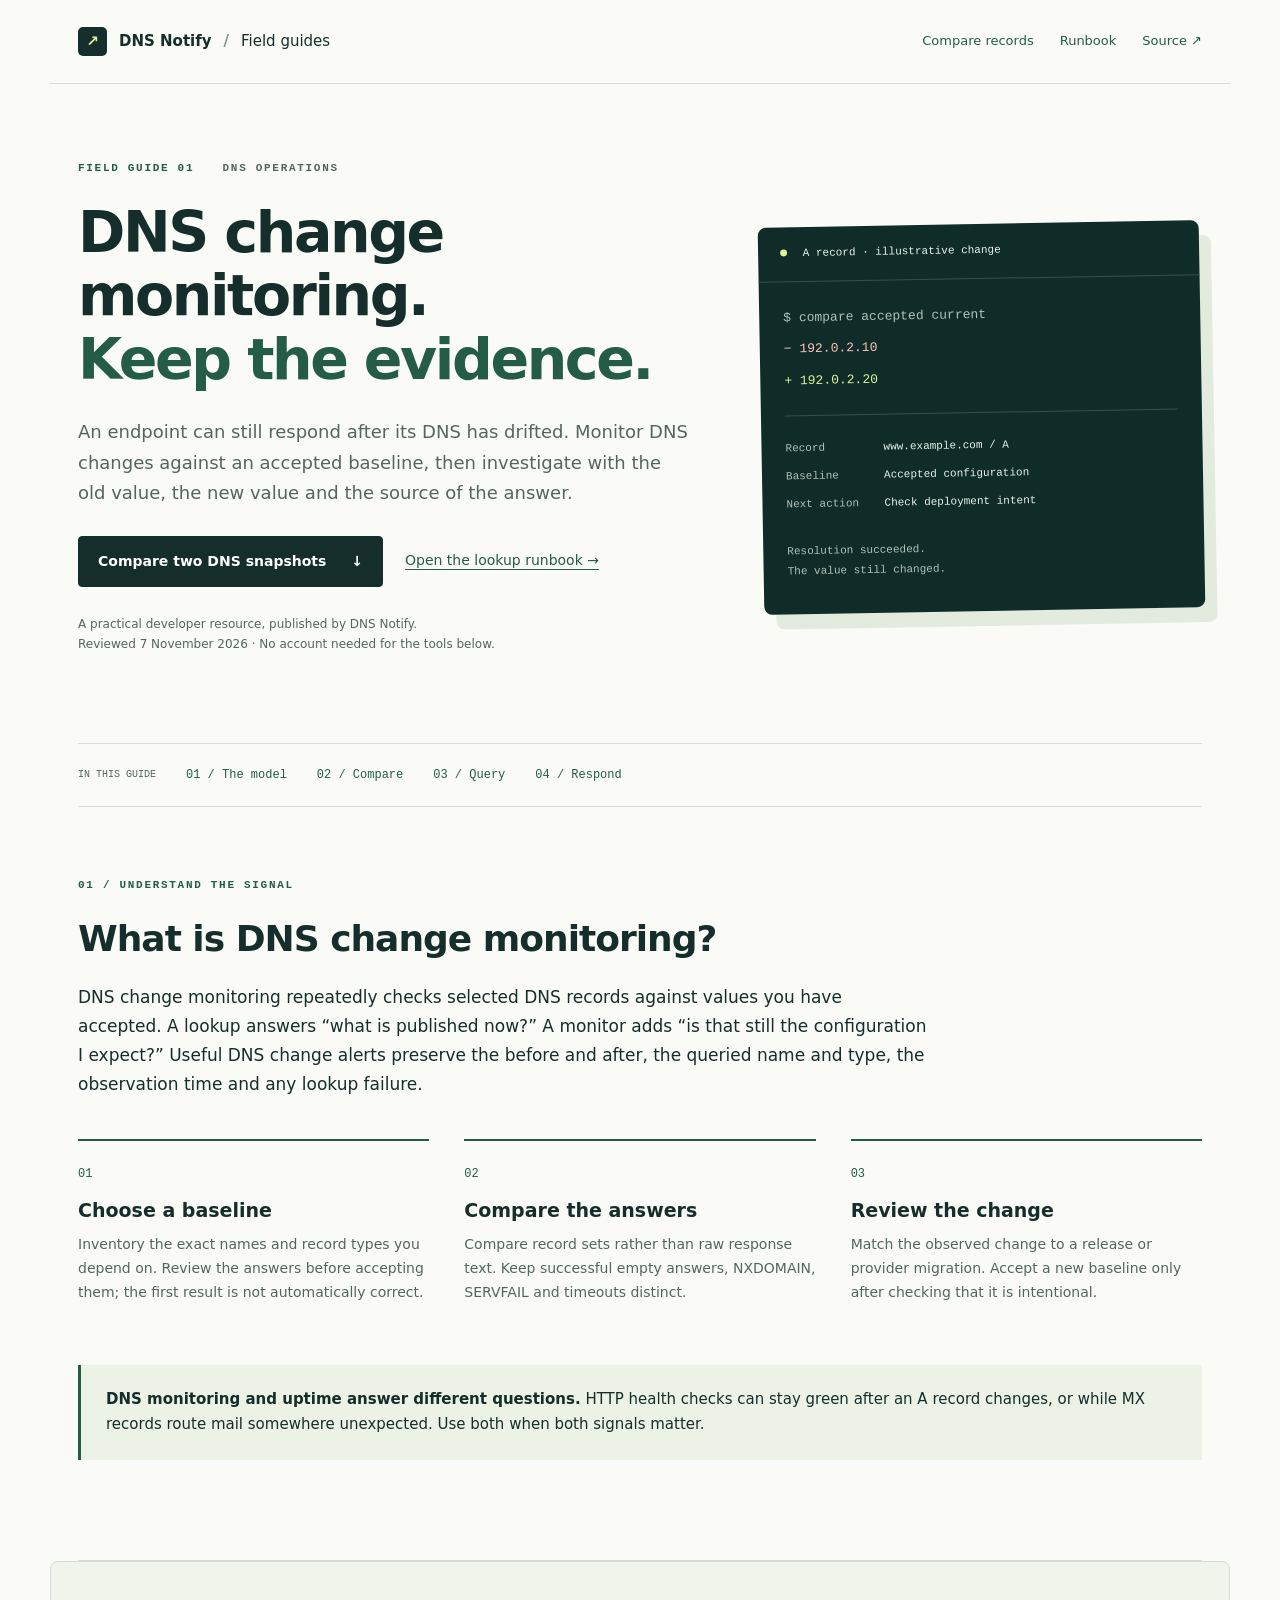
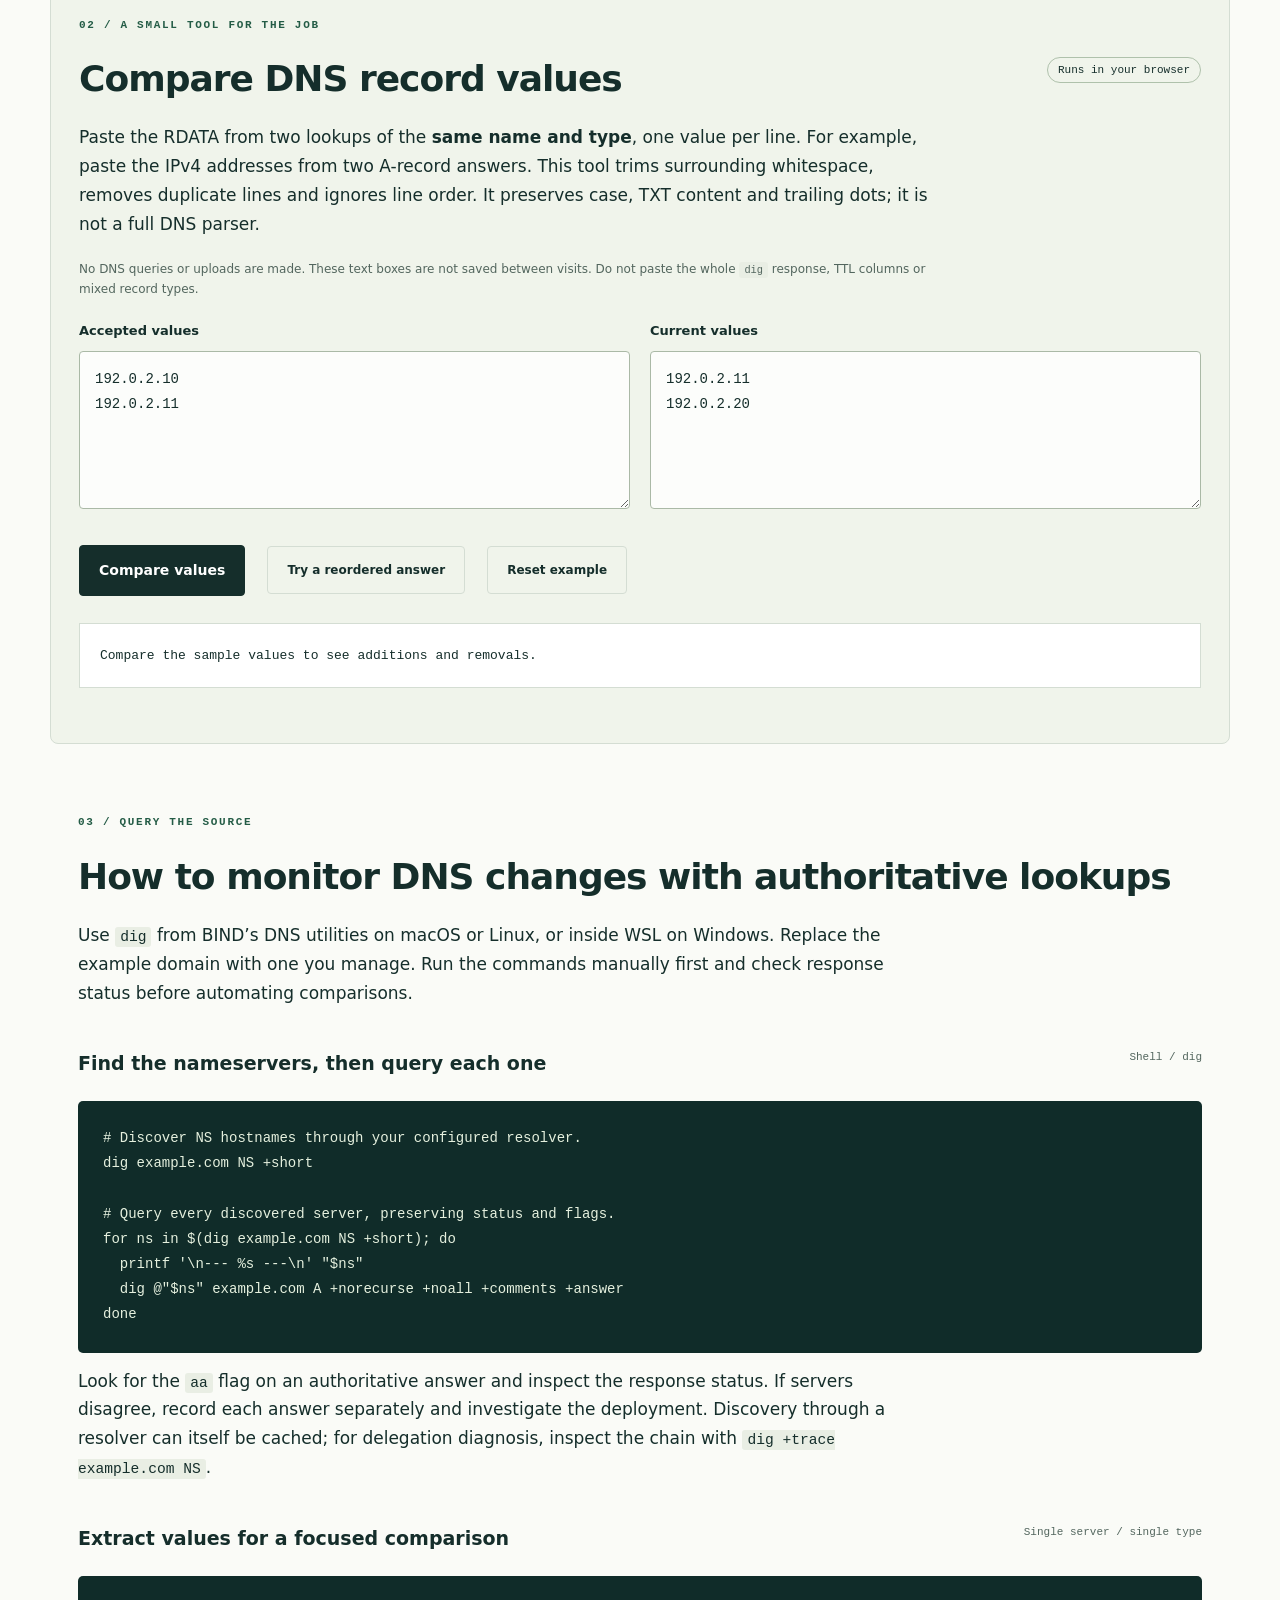
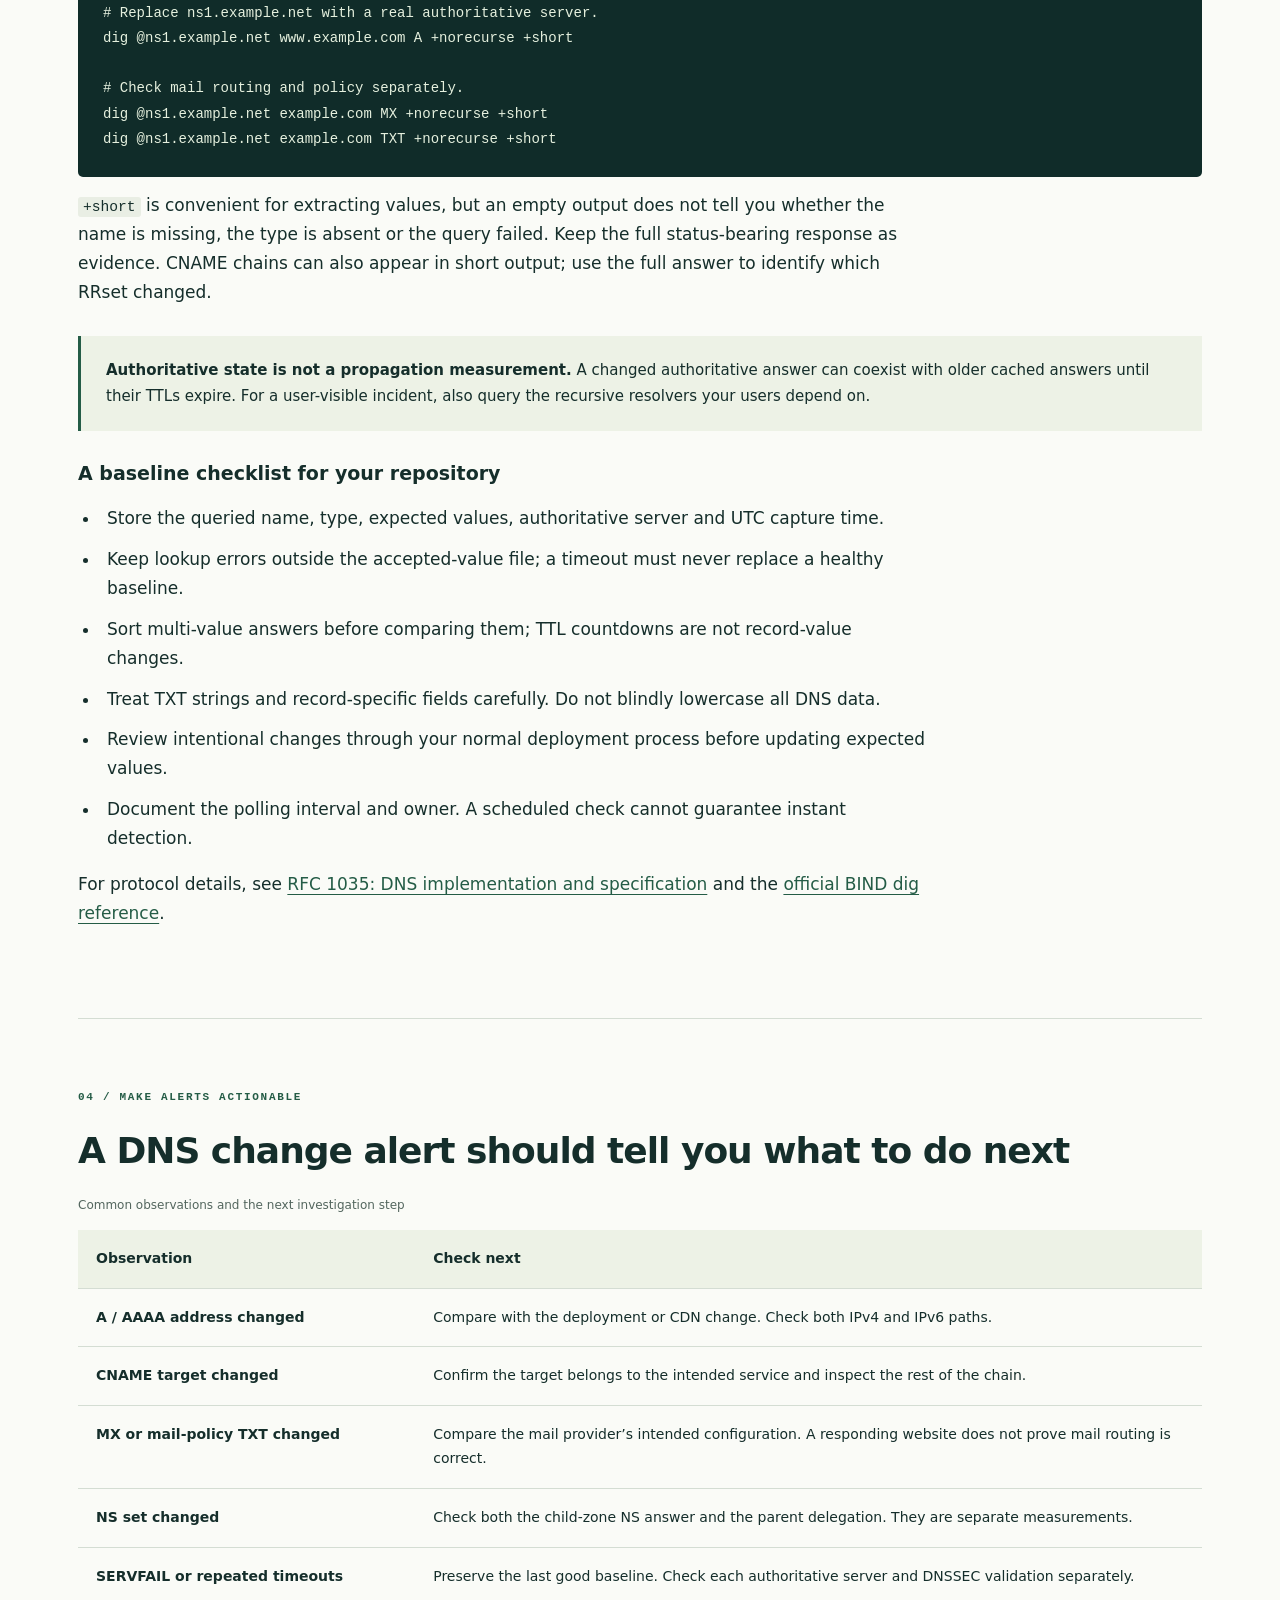
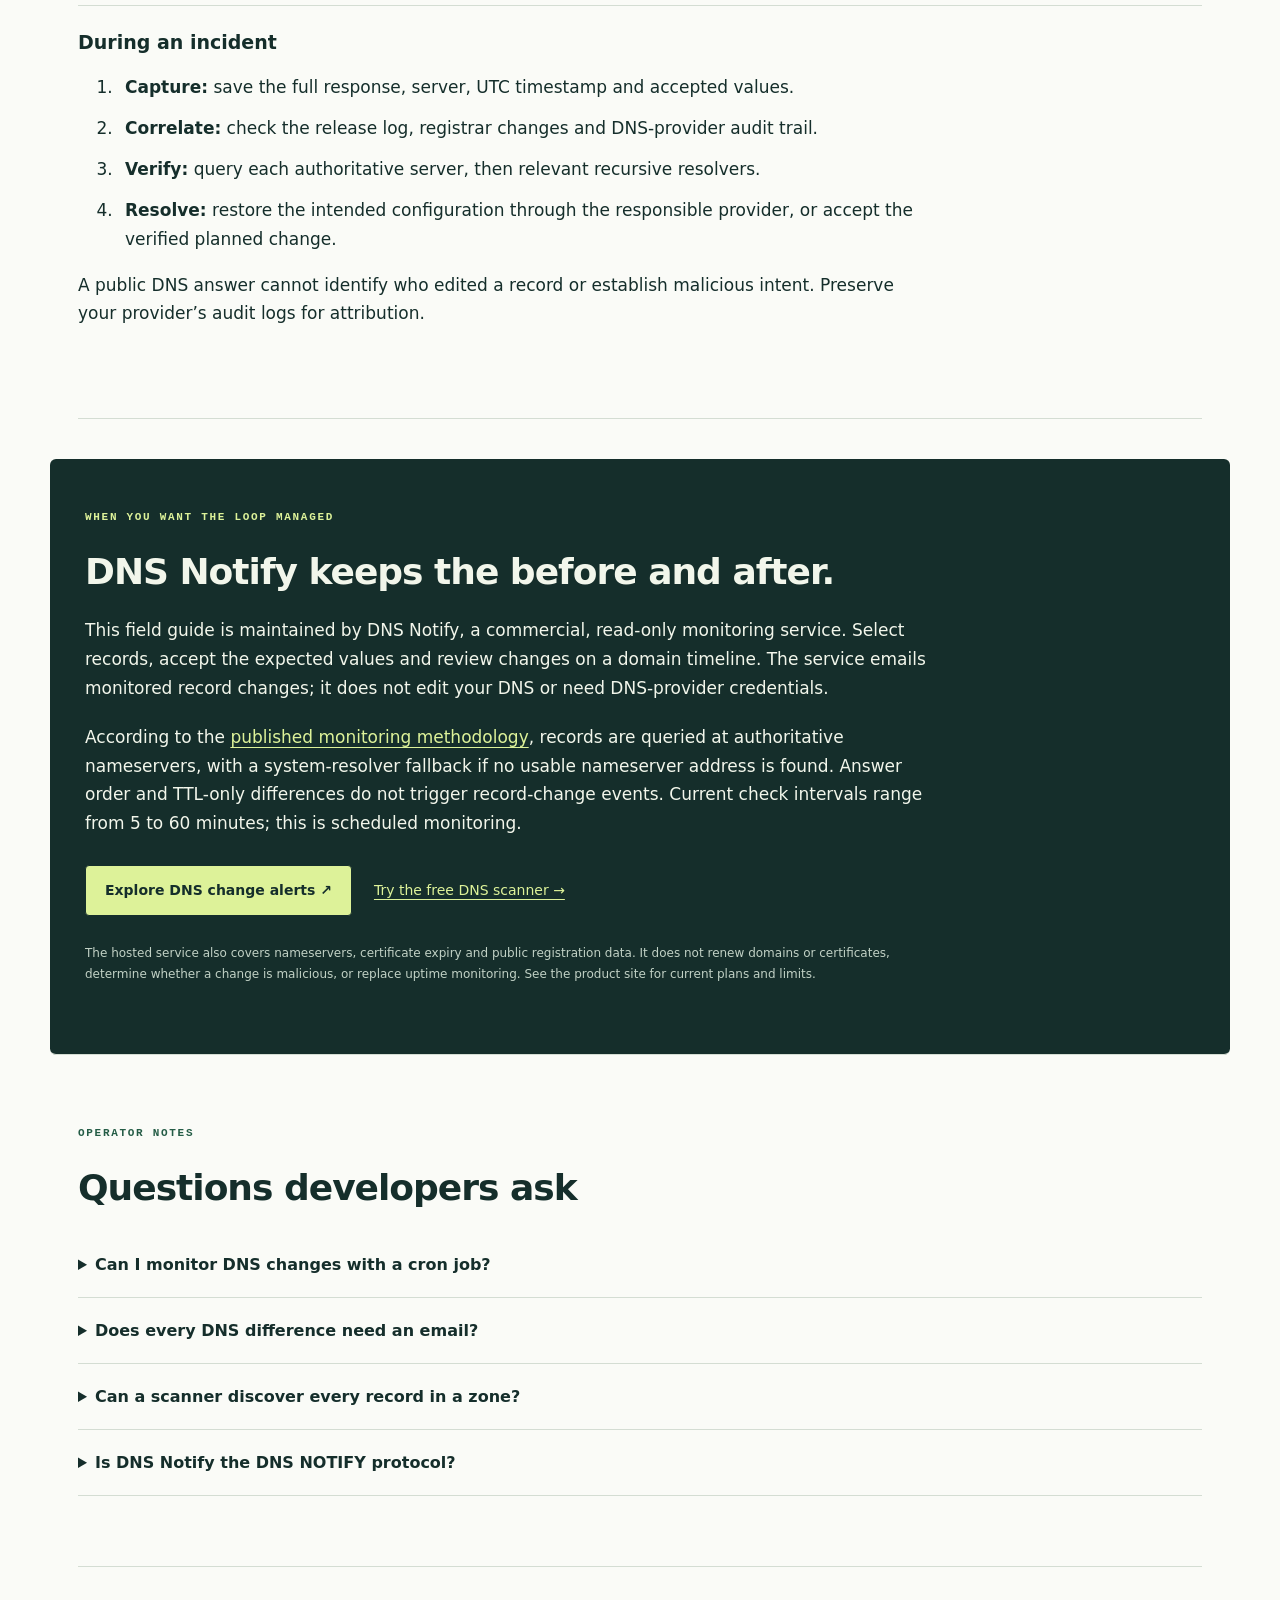
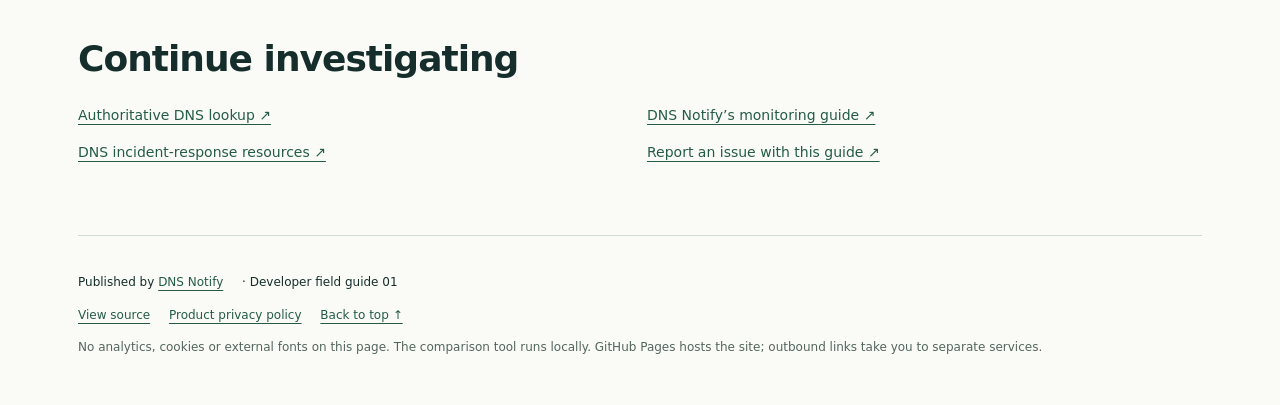
==== index.html @ 99eee3cf "Add files via upload" ====
<!doctype html>
<html lang="en-GB">
<head>
<meta charset="utf-8">
<meta name="viewport" content="width=device-width,initial-scale=1">
<title>DNS Change Monitoring &amp; DNS Change Alerts | Developer Guide</title>
<meta name="description" content="Monitor DNS changes with an authoritative lookup runbook, a free local record comparison tool and a practical checklist for useful DNS change alerts.">
<meta name="robots" content="index,follow,max-image-preview:large">
<meta name="theme-color" content="#102c29">
<meta name="referrer" content="strict-origin-when-cross-origin">
<link rel="canonical" href="https://dns-change-monitoring.github.io/">
<link rel="icon" href="favicon.svg" type="image/svg+xml">
<meta property="og:type" content="website">
<meta property="og:locale" content="en_GB">
<meta property="og:site_name" content="DNS Change Monitoring · DNS Notify">
<meta property="og:title" content="DNS change monitoring. Keep the evidence.">
<meta property="og:description" content="A developer field guide: compare DNS answers, query authoritative servers and build useful change alerts.">
<meta property="og:url" content="https://dns-change-monitoring.github.io/">
<meta property="og:image" content="https://dns-change-monitoring.github.io/social-card.png">
<meta property="og:image:width" content="1200">
<meta property="og:image:height" content="630">
<meta property="og:image:alt" content="DNS change monitoring field guide by DNS Notify: baseline, compare, investigate.">
<meta name="twitter:card" content="summary_large_image">
<meta name="twitter:title" content="DNS Change Monitoring | Developer Field Guide">
<meta name="twitter:description" content="Compare records locally. Query the source. Keep the before and after.">
<meta name="twitter:image" content="https://dns-change-monitoring.github.io/social-card.png">
<meta name="twitter:image:alt" content="DNS change monitoring field guide by DNS Notify.">
<link rel="stylesheet" href="style.css">
<script type="application/ld+json">{"@context":"https://schema.org","@graph":[{"@type":"Organization","@id":"https://dnsnotify.com/#organization","name":"DNS Notify","url":"https://dnsnotify.com/"},{"@type":"WebSite","@id":"https://dns-change-monitoring.github.io/#website","url":"https://dns-change-monitoring.github.io/","name":"DNS Change Monitoring Field Guide","publisher":{"@id":"https://dnsnotify.com/#organization"}},{"@type":"TechArticle","@id":"https://dns-change-monitoring.github.io/#guide","headline":"DNS change monitoring: a developer field guide","description":"Authoritative DNS lookup commands, local record comparison and an incident checklist for DNS change alerts.","url":"https://dns-change-monitoring.github.io/","mainEntityOfPage":"https://dns-change-monitoring.github.io/","inLanguage":"en-GB","datePublished":"2026-11-07","dateModified":"2026-11-07","author":{"@id":"https://dnsnotify.com/#organization"},"publisher":{"@id":"https://dnsnotify.com/#organization"},"image":"https://dns-change-monitoring.github.io/social-card.png","isPartOf":{"@id":"https://dns-change-monitoring.github.io/#website"}}]}</script>
</head>
<body>
<a class="skip" href="#main">Skip to content</a>
<header><a class="brand" href="https://dnsnotify.com/?utm_source=github-pages&amp;utm_medium=referral&amp;utm_campaign=dns-change-monitoring"><span class="mark" aria-hidden="true">↗</span> DNS Notify <span class="divider">/</span> <span>Field guides</span></a><nav aria-label="Main"><a href="#compare">Compare records</a><a href="#runbook">Runbook</a><a href="https://github.com/dns-change-monitoring/dns-change-monitoring.github.io">Source ↗</a></nav></header>
<main id="main">
<section class="hero" aria-labelledby="title"><div><p class="eyebrow">FIELD GUIDE 01 <span>DNS OPERATIONS</span></p><h1 id="title">DNS change monitoring.<br><em>Keep the evidence.</em></h1><p class="lede">An endpoint can still respond after its DNS has drifted. Monitor DNS changes against an accepted baseline, then investigate with the old value, the new value and the source of the answer.</p><div class="actions"><a class="button" href="#compare">Compare two DNS snapshots <span aria-hidden="true">↓</span></a><a href="#runbook">Open the lookup runbook →</a></div><p class="small">A practical developer resource, published by DNS Notify.<br>Reviewed <time datetime="2026-11-07">7 November 2026</time> · No account needed for the tools below.</p></div><figure class="terminal"><figcaption><span class="dot"></span> A record · illustrative change</figcaption><div class="terminal-body"><p class="muted">$ compare accepted current</p><p class="removed">− 192.0.2.10</p><p class="added">+ 192.0.2.20</p><hr><dl><dt>Record</dt><dd>www.example.com / A</dd><dt>Baseline</dt><dd>Accepted configuration</dd><dt>Next action</dt><dd>Check deployment intent</dd></dl><p class="terminal-note">Resolution succeeded.<br>The value still changed.</p></div></figure></section>
<div class="contents"><span>IN THIS GUIDE</span><a href="#model">01 / The model</a><a href="#compare">02 / Compare</a><a href="#runbook">03 / Query</a><a href="#alerts">04 / Respond</a></div>
<section id="model"><p class="eyebrow">01 / UNDERSTAND THE SIGNAL</p><h2>What is DNS change monitoring?</h2><p>DNS change monitoring repeatedly checks selected DNS records against values you have accepted. A lookup answers “what is published now?” A monitor adds “is that still the configuration I expect?” Useful DNS change alerts preserve the before and after, the queried name and type, the observation time and any lookup failure.</p><div class="steps"><article><span>01</span><h3>Choose a baseline</h3><p>Inventory the exact names and record types you depend on. Review the answers before accepting them; the first result is not automatically correct.</p></article><article><span>02</span><h3>Compare the answers</h3><p>Compare record sets rather than raw response text. Keep successful empty answers, NXDOMAIN, SERVFAIL and timeouts distinct.</p></article><article><span>03</span><h3>Review the change</h3><p>Match the observed change to a release or provider migration. Accept a new baseline only after checking that it is intentional.</p></article></div><aside><strong>DNS monitoring and uptime answer different questions.</strong> HTTP health checks can stay green after an A record changes, or while MX records route mail somewhere unexpected. Use both when both signals matter.</aside></section>
<section id="compare" class="workbench"><div class="section-top"><div><p class="eyebrow">02 / A SMALL TOOL FOR THE JOB</p><h2>Compare DNS record values</h2></div><span class="badge">Runs in your browser</span></div><p>Paste the RDATA from two lookups of the <strong>same name and type</strong>, one value per line. For example, paste the IPv4 addresses from two A-record answers. This tool trims surrounding whitespace, removes duplicate lines and ignores line order. It preserves case, TXT content and trailing dots; it is not a full DNS parser.</p><p class="small">No DNS queries or uploads are made. These text boxes are not saved between visits. Do not paste the whole <code>dig</code> response, TTL columns or mixed record types.</p><form id="compare-form"><div class="inputs"><div><label for="before">Accepted values</label><textarea id="before" spellcheck="false" rows="5">192.0.2.10
192.0.2.11</textarea></div><div><label for="after">Current values</label><textarea id="after" spellcheck="false" rows="5">192.0.2.11
192.0.2.20</textarea></div></div><div class="actions"><button type="submit">Compare values</button><button class="secondary" type="button" id="reorder">Try a reordered answer</button><button class="secondary" type="reset">Reset example</button></div></form><div id="result" role="status" aria-live="polite" aria-atomic="true">Compare the sample values to see additions and removals.</div><noscript><p>Enable JavaScript to use the comparison tool. The runbook and all reference content remain available below.</p></noscript></section>
<section id="runbook"><p class="eyebrow">03 / QUERY THE SOURCE</p><h2>How to monitor DNS changes with authoritative lookups</h2><p>Use <code>dig</code> from BIND’s DNS utilities on macOS or Linux, or inside WSL on Windows. Replace the example domain with one you manage. Run the commands manually first and check response status before automating comparisons.</p><div class="code-heading"><h3>Find the nameservers, then query each one</h3><span>Shell / dig</span></div><pre><code># Discover NS hostnames through your configured resolver.
dig example.com NS +short

# Query every discovered server, preserving status and flags.
for ns in $(dig example.com NS +short); do
  printf '\n--- %s ---\n' "$ns"
  dig @"$ns" example.com A +norecurse +noall +comments +answer
done</code></pre><p>Look for the <code>aa</code> flag on an authoritative answer and inspect the response status. If servers disagree, record each answer separately and investigate the deployment. Discovery through a resolver can itself be cached; for delegation diagnosis, inspect the chain with <code>dig +trace example.com NS</code>.</p><div class="code-heading"><h3>Extract values for a focused comparison</h3><span>Single server / single type</span></div><pre><code># Replace ns1.example.net with a real authoritative server.
dig @ns1.example.net www.example.com A +norecurse +short

# Check mail routing and policy separately.
dig @ns1.example.net example.com MX +norecurse +short
dig @ns1.example.net example.com TXT +norecurse +short</code></pre><p><code>+short</code> is convenient for extracting values, but an empty output does not tell you whether the name is missing, the type is absent or the query failed. Keep the full status-bearing response as evidence. CNAME chains can also appear in short output; use the full answer to identify which RRset changed.</p><aside><strong>Authoritative state is not a propagation measurement.</strong> A changed authoritative answer can coexist with older cached answers until their TTLs expire. For a user-visible incident, also query the recursive resolvers your users depend on.</aside><h3>A baseline checklist for your repository</h3><ul class="checklist"><li>Store the queried name, type, expected values, authoritative server and UTC capture time.</li><li>Keep lookup errors outside the accepted-value file; a timeout must never replace a healthy baseline.</li><li>Sort multi-value answers before comparing them; TTL countdowns are not record-value changes.</li><li>Treat TXT strings and record-specific fields carefully. Do not blindly lowercase all DNS data.</li><li>Review intentional changes through your normal deployment process before updating expected values.</li><li>Document the polling interval and owner. A scheduled check cannot guarantee instant detection.</li></ul><p>For protocol details, see <a href="https://www.rfc-editor.org/rfc/rfc1035.html">RFC 1035: DNS implementation and specification</a> and the <a href="https://bind9.readthedocs.io/en/latest/manpages.html#dig-dns-lookup-utility">official BIND dig reference</a>.</p></section>
<section id="alerts"><p class="eyebrow">04 / MAKE ALERTS ACTIONABLE</p><h2>A DNS change alert should tell you what to do next</h2><div class="table-wrap"><table><caption>Common observations and the next investigation step</caption><thead><tr><th scope="col">Observation</th><th scope="col">Check next</th></tr></thead><tbody><tr><th scope="row">A / AAAA address changed</th><td>Compare with the deployment or CDN change. Check both IPv4 and IPv6 paths.</td></tr><tr><th scope="row">CNAME target changed</th><td>Confirm the target belongs to the intended service and inspect the rest of the chain.</td></tr><tr><th scope="row">MX or mail-policy TXT changed</th><td>Compare the mail provider’s intended configuration. A responding website does not prove mail routing is correct.</td></tr><tr><th scope="row">NS set changed</th><td>Check both the child-zone NS answer and the parent delegation. They are separate measurements.</td></tr><tr><th scope="row">SERVFAIL or repeated timeouts</th><td>Preserve the last good baseline. Check each authoritative server and DNSSEC validation separately.</td></tr></tbody></table></div><h3>During an incident</h3><ol><li><strong>Capture:</strong> save the full response, server, UTC timestamp and accepted values.</li><li><strong>Correlate:</strong> check the release log, registrar changes and DNS-provider audit trail.</li><li><strong>Verify:</strong> query each authoritative server, then relevant recursive resolvers.</li><li><strong>Resolve:</strong> restore the intended configuration through the responsible provider, or accept the verified planned change.</li></ol><p>A public DNS answer cannot identify who edited a record or establish malicious intent. Preserve your provider’s audit logs for attribution.</p></section>
<section class="product" id="dns-notify"><p class="eyebrow">WHEN YOU WANT THE LOOP MANAGED</p><h2>DNS Notify keeps the before and after.</h2><p>This field guide is maintained by DNS Notify, a commercial, read-only monitoring service. Select records, accept the expected values and review changes on a domain timeline. The service emails monitored record changes; it does not edit your DNS or need DNS-provider credentials.</p><p>According to the <a href="https://dnsnotify.com/methodology/">published monitoring methodology</a>, records are queried at authoritative nameservers, with a system-resolver fallback if no usable nameserver address is found. Answer order and TTL-only differences do not trigger record-change events. Current check intervals range from 5 to 60 minutes; this is scheduled monitoring.</p><div class="actions"><a class="button" href="https://dnsnotify.com/dns-change-monitoring/?utm_source=github-pages&amp;utm_medium=referral&amp;utm_campaign=dns-change-monitoring">Explore DNS change alerts ↗</a><a href="https://dnsnotify.com/dns-scanner/?utm_source=github-pages&amp;utm_medium=referral&amp;utm_campaign=dns-change-monitoring">Try the free DNS scanner →</a></div><p class="small">The hosted service also covers nameservers, certificate expiry and public registration data. It does not renew domains or certificates, determine whether a change is malicious, or replace uptime monitoring. See the product site for current plans and limits.</p></section>
<section id="questions"><p class="eyebrow">OPERATOR NOTES</p><h2>Questions developers ask</h2><details><summary>Can I monitor DNS changes with a cron job?</summary><p>Yes. Schedule authoritative queries, check their status, normalize each record type and compare successful answers against a reviewed baseline. You also need durable state, failure handling and alert delivery. The commands above are a diagnostic starting point, not a production monitoring daemon.</p></details><details><summary>Does every DNS difference need an email?</summary><p>No. Reordered values and changing cache TTLs can produce text differences without a configuration change. Define record-specific comparison rules, distinguish errors from missing records, and decide when a repeated failure deserves escalation.</p></details><details><summary>Can a scanner discover every record in a zone?</summary><p>No. Query-based discovery only finds the names it asks for. Inventory your applications and providers, include known subdomains and DKIM selectors, and use an authorized zone export where available.</p></details><details><summary>Is DNS Notify the DNS NOTIFY protocol?</summary><p>No. The hosted product is separate from the primary-to-secondary DNS notification mechanism in <a href="https://www.rfc-editor.org/rfc/rfc1996.html">RFC 1996</a>. This guide discusses observing public DNS changes.</p></details></section>
<section class="references"><h2>Continue investigating</h2><div class="links"><a href="https://dnsnotify.com/dns-lookup/">Authoritative DNS lookup ↗</a><a href="https://dnsnotify.com/guides/how-to-monitor-dns-changes/">DNS Notify’s monitoring guide ↗</a><a href="https://github.com/dnsnotify/dns-incident-response">DNS incident-response resources ↗</a><a href="https://github.com/dns-change-monitoring/dns-change-monitoring.github.io/issues">Report an issue with this guide ↗</a></div></section>
</main><footer><p>Published by <a href="https://dnsnotify.com/about/">DNS Notify</a> · Developer field guide 01</p><p><a href="https://github.com/dns-change-monitoring/dns-change-monitoring.github.io">View source</a> <a href="https://dnsnotify.com/p/privacy">Product privacy policy</a> <a href="#title">Back to top ↑</a></p><p class="small">No analytics, cookies or external fonts on this page. The comparison tool runs locally. GitHub Pages hosts the site; outbound links take you to separate services.</p></footer>
<script src="compare.js" defer></script></body></html>
---- style.css ----
:root{color-scheme:light;--ink:#152e2b;--muted:#53665e;--paper:#fafbf7;--green:#245c46;--line:#d4ddd3;--accent:#ddf299}*{box-sizing:border-box}html{scroll-behavior:smooth;scroll-padding-top:24px}body{margin:0;background:var(--paper);color:var(--ink);font:17px/1.7 system-ui,-apple-system,BlinkMacSystemFont,"Segoe UI",sans-serif}a{color:var(--green);text-underline-offset:4px}a:hover{text-decoration-thickness:2px}button,a,summary,textarea{touch-action:manipulation}a:focus-visible,button:focus-visible,summary:focus-visible,textarea:focus-visible{outline:3px solid #8c6100;outline-offset:5px}header,main,footer{max-width:1180px;margin:auto}header{padding:27px 28px;display:flex;justify-content:space-between;gap:25px;border-bottom:1px solid var(--line)}nav{display:flex;gap:26px;align-items:center;font-size:13px}nav a{text-decoration:none}.brand{text-decoration:none;color:var(--ink);font-weight:700;display:flex;align-items:center;gap:12px;font-size:15px}.brand>span:last-child{font-weight:400}.mark{display:inline-grid;place-items:center;width:29px;height:29px;background:var(--ink);color:var(--accent);border-radius:5px}.divider{color:#81928a}main{padding:0 28px}section{padding:70px 0;border-bottom:1px solid var(--line)}section>p,section>ol,section>ul{max-width:850px}.hero{display:grid;grid-template-columns:1.4fr 1fr;gap:65px;padding:76px 0 68px;align-items:center}.eyebrow{font:600 11px/1.5 ui-monospace,Consolas,monospace;letter-spacing:1.7px;color:var(--green);margin:0 0 24px}.eyebrow span{margin-left:20px;color:var(--muted)}h1{font-size:clamp(38px,4.5vw,57px);line-height:1.12;letter-spacing:-2.4px;margin:0 0 25px;font-weight:650}h1 em{font-style:normal;color:var(--green)}h2{font-size:clamp(27px,3vw,36px);line-height:1.2;letter-spacing:-1px;margin:0 0 23px;font-weight:650}h3{font-size:19px;line-height:1.35;margin:24px 0 10px}p{margin:0 0 20px}.lede{font-size:18px;color:var(--muted);max-width:610px}.small{font-size:12px;color:var(--muted);line-height:1.7}.actions{display:flex;gap:22px;align-items:center;flex-wrap:wrap;margin:27px 0}.actions>a:not(.button){font-size:14px}.button,button{font:600 14px/1.5 system-ui;display:inline-block;padding:14px 19px;background:var(--ink);color:#fff;text-decoration:none;border:1px solid var(--ink);border-radius:4px;cursor:pointer}.button:hover,button:hover{background:#284c41}.button span{margin-left:20px}.secondary{background:transparent;color:var(--ink);border-color:var(--line);font-size:12px}.secondary:hover{background:#e7eee1}.terminal{margin:0;background:#102c29;color:#e9f1e9;border-radius:8px;box-shadow:12px 15px 0 #e3ebdf;font:13px/1.8 ui-monospace,Consolas,monospace;transform:rotate(-1deg)}.terminal figcaption{padding:17px 22px;border-bottom:1px solid #34504b;font-size:11px}.dot{width:7px;height:7px;display:inline-block;background:var(--accent);border-radius:50%;margin-right:9px}.terminal-body{padding:24px}.terminal p{margin:0 0 8px}.muted{color:#afc2b6}.removed{color:#ffc3b8}.added{color:var(--accent)}.terminal hr{border:0;border-top:1px solid #34504b;margin:23px 0}.terminal dl{display:grid;grid-template-columns:90px 1fr;gap:8px;font-size:11px}.terminal dt{color:#afc2b6}.terminal dd{margin:0}.terminal .terminal-note{margin-top:28px;color:#afc2b6;font-size:11px}.contents{display:flex;gap:30px;flex-wrap:wrap;padding:24px 0;border-bottom:1px solid var(--line);font:12px ui-monospace,Consolas,monospace}.contents span{color:var(--muted);font-size:10px;align-self:center}.contents a{text-decoration:none}.steps{display:grid;grid-template-columns:repeat(3,1fr);gap:35px;margin:40px 0}.steps article{border-top:2px solid var(--green);padding-top:16px}.steps span{font:12px ui-monospace,monospace;color:var(--green)}.steps h3{margin-top:12px}.steps p{font-size:14px;color:var(--muted)}aside{padding:22px 25px;background:#edf2e6;border-left:3px solid var(--green);font-size:15px;margin:30px 0}.workbench{background:#f0f4eb;margin:0 -28px;padding:55px 28px;border:1px solid var(--line);border-radius:8px}.section-top{display:flex;justify-content:space-between;gap:20px;align-items:center}.badge{font:11px ui-monospace,monospace;padding:6px 10px;border:1px solid #afc1ab;border-radius:30px;white-space:nowrap}.inputs{display:grid;grid-template-columns:1fr 1fr;gap:20px}label{font-size:13px;font-weight:600;display:block;margin-bottom:9px}textarea{width:100%;resize:vertical;background:#fcfdfb;border:1px solid #aab9a6;border-radius:4px;font:14px/1.8 ui-monospace,Consolas,monospace;padding:15px;color:var(--ink)}#result{background:#fff;border:1px solid var(--line);padding:20px;font:13px/1.8 ui-monospace,Consolas,monospace;white-space:pre-wrap;overflow-wrap:anywhere}code{font:0.86em ui-monospace,Consolas,monospace;background:#e9eee4;padding:2px 5px;border-radius:3px}pre{background:#102c29;color:#e5f0de;padding:25px;border-radius:5px;overflow:auto;max-width:100%;font-size:14px;line-height:1.8}pre code{font-size:inherit;background:none;padding:0}.code-heading{display:flex;justify-content:space-between;align-items:center;gap:20px}.code-heading span{font:11px ui-monospace,monospace;color:var(--muted)}.checklist{padding-left:22px}.checklist li,ol li{padding-left:7px;margin-bottom:12px}.table-wrap{overflow:auto}table{border-collapse:collapse;min-width:520px;width:100%;font-size:14px;text-align:left}caption{text-align:left;color:var(--muted);font-size:12px;padding:0 0 14px}td,th{border-bottom:1px solid var(--line);padding:17px 18px;vertical-align:top}thead{background:#edf2e6}tbody th{width:30%;font-weight:600}.product{background:var(--ink);color:#f2f6eb;margin:40px -28px 0;padding:50px 35px;border-radius:6px}.product .eyebrow,.product a{color:var(--accent)}.product .small{color:#c1d1c5}.product .button{color:var(--ink);background:var(--accent)}.product .button:hover{background:#efffc0}details{border-bottom:1px solid var(--line);padding:19px 0}summary{font-weight:600;cursor:pointer;font-size:16px}details p{font-size:15px;color:var(--muted);max-width:850px;margin:17px 0 0}.links{display:grid;grid-template-columns:1fr 1fr;gap:14px;font-size:14px}footer{padding:36px 28px;font-size:12px}footer p{margin-bottom:12px}footer a{margin-right:15px}.skip{position:absolute;left:15px;top:-80px;background:white;padding:12px;z-index:10}.skip:focus{top:12px}@media(max-width:800px){header{flex-direction:column}.hero{grid-template-columns:1fr;gap:35px;padding-top:45px}.terminal{transform:none;max-width:560px}.steps{gap:20px}.contents{gap:18px}.section-top{align-items:start;flex-direction:column;margin-bottom:18px}.badge{align-self:start}}@media(max-width:560px){body{font-size:16px}header,main{padding-left:20px;padding-right:20px}nav{gap:20px;font-size:12px}h1{letter-spacing:-1.5px}.inputs,.steps,.links{grid-template-columns:1fr}.steps{gap:15px}.steps p{margin-bottom:5px}section{padding:44px 0}.workbench,.product{margin-left:-10px;margin-right:-10px;padding:28px 17px}.actions{gap:16px}.code-heading{display:block}.code-heading span{display:block}.eyebrow span{margin-left:9px}.terminal{box-shadow:6px 8px 0 #e3ebdf}.contents{line-height:1.8}.contents span{flex-basis:100%}pre{padding:18px;font-size:12px}footer{padding:28px 20px}}@media(prefers-reduced-motion:reduce){html{scroll-behavior:auto}}@media print{header,nav,.actions,.contents{display:none}body{background:white;color:black}.hero{display:block}.terminal{box-shadow:none;transform:none}.product{background:white;color:black}.product a{color:black}section{break-inside:avoid}.inputs{display:none}}
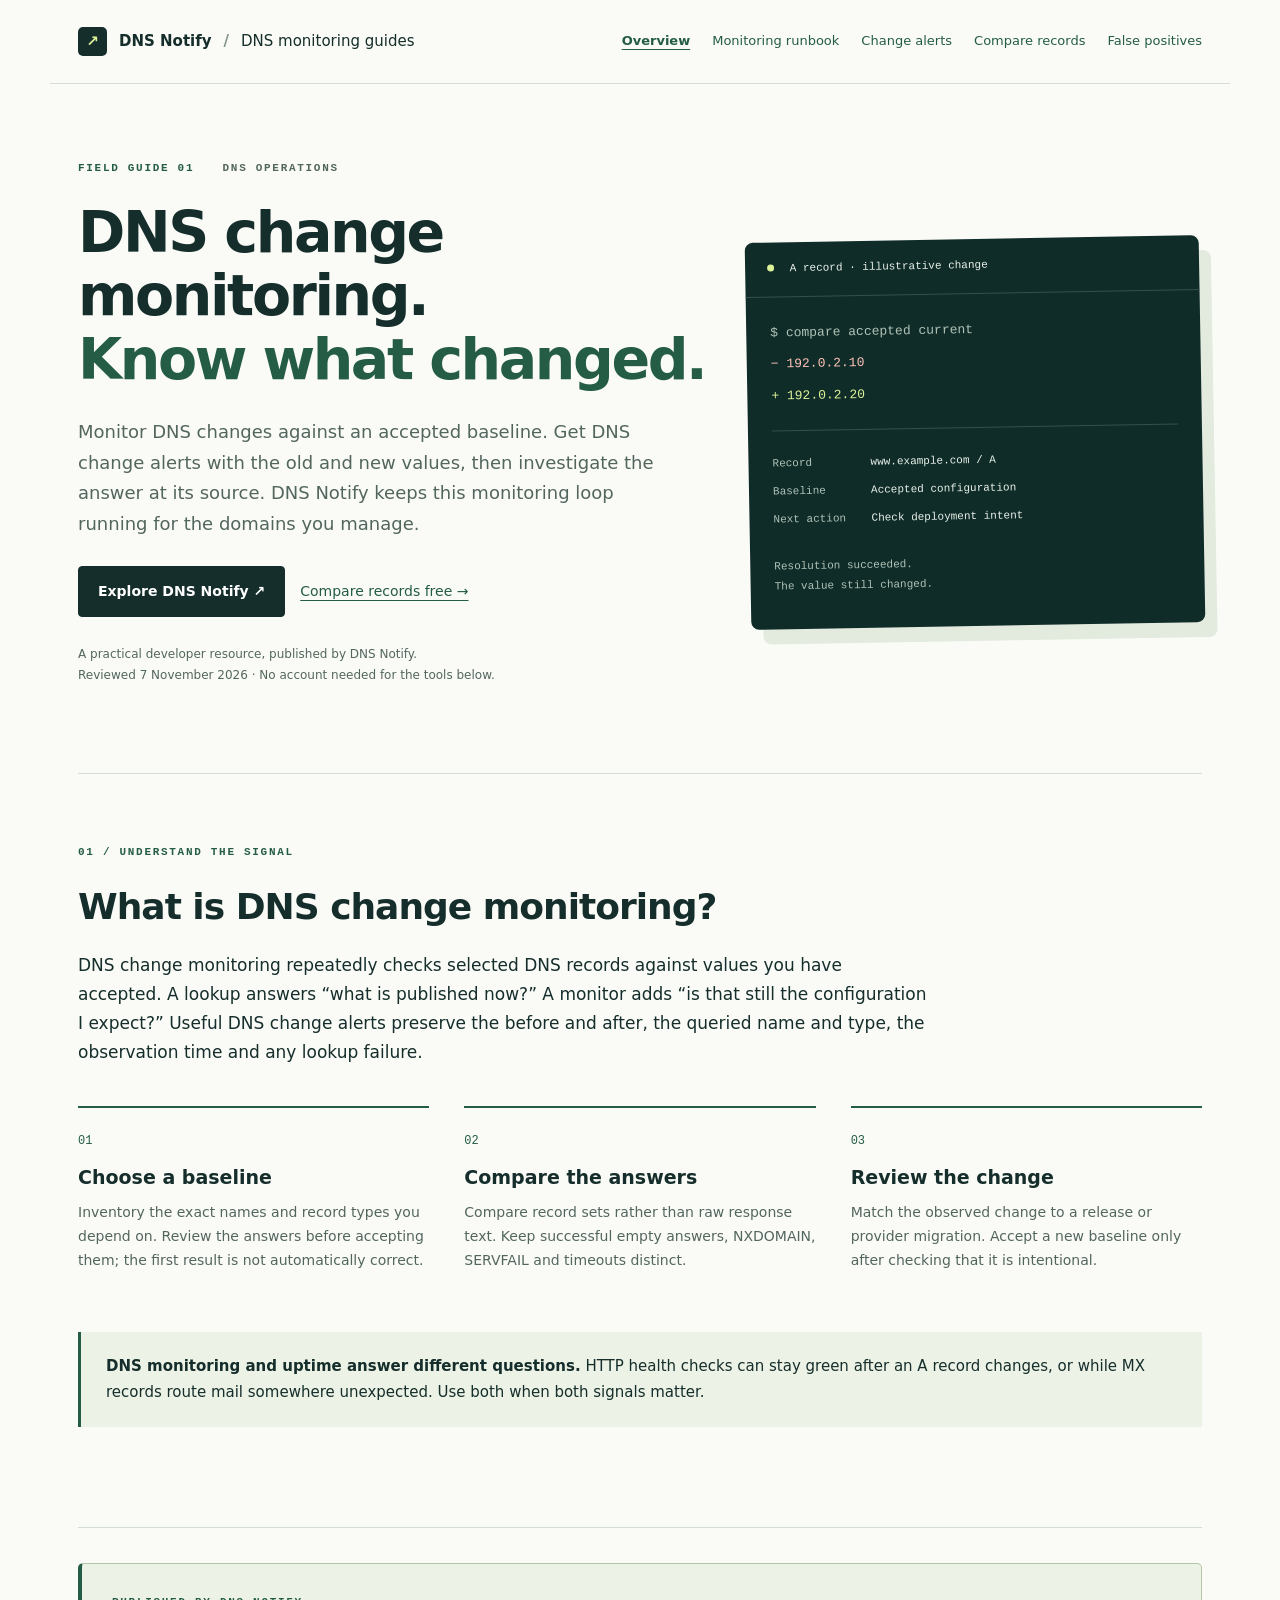
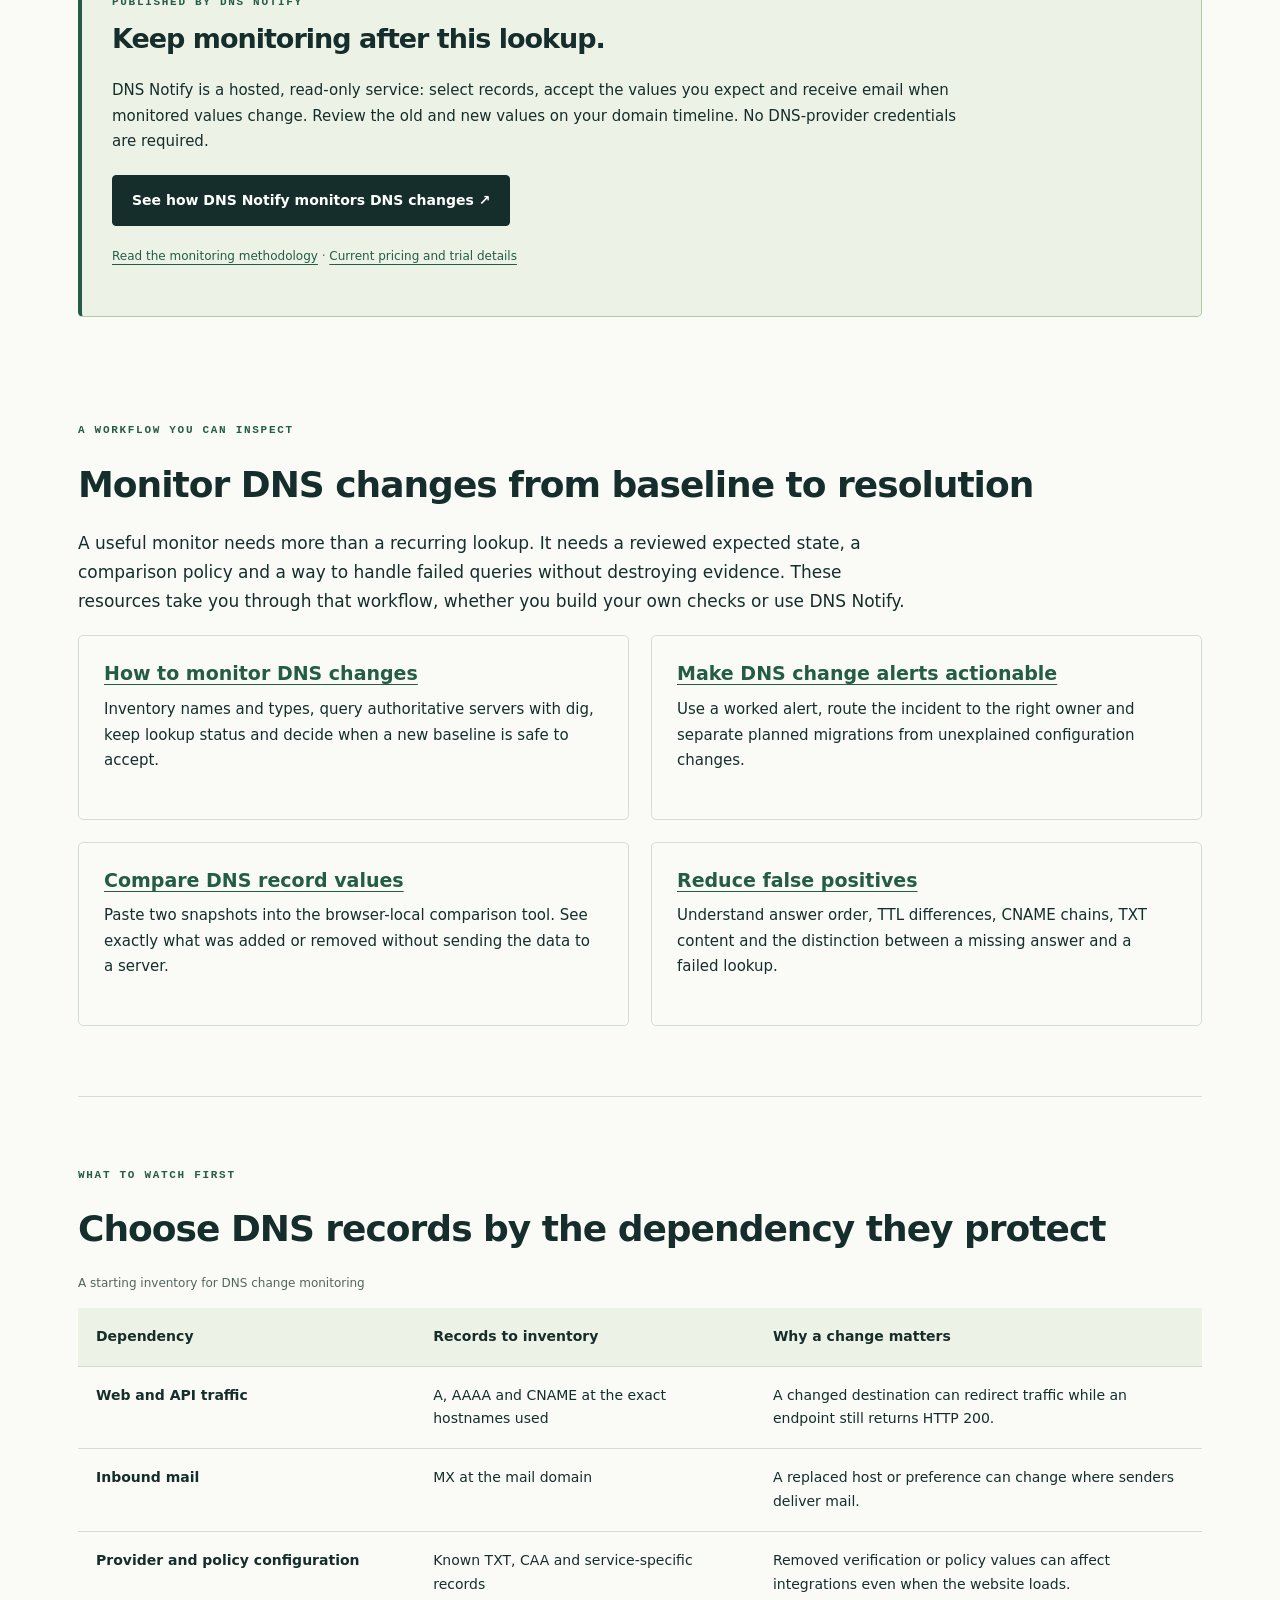
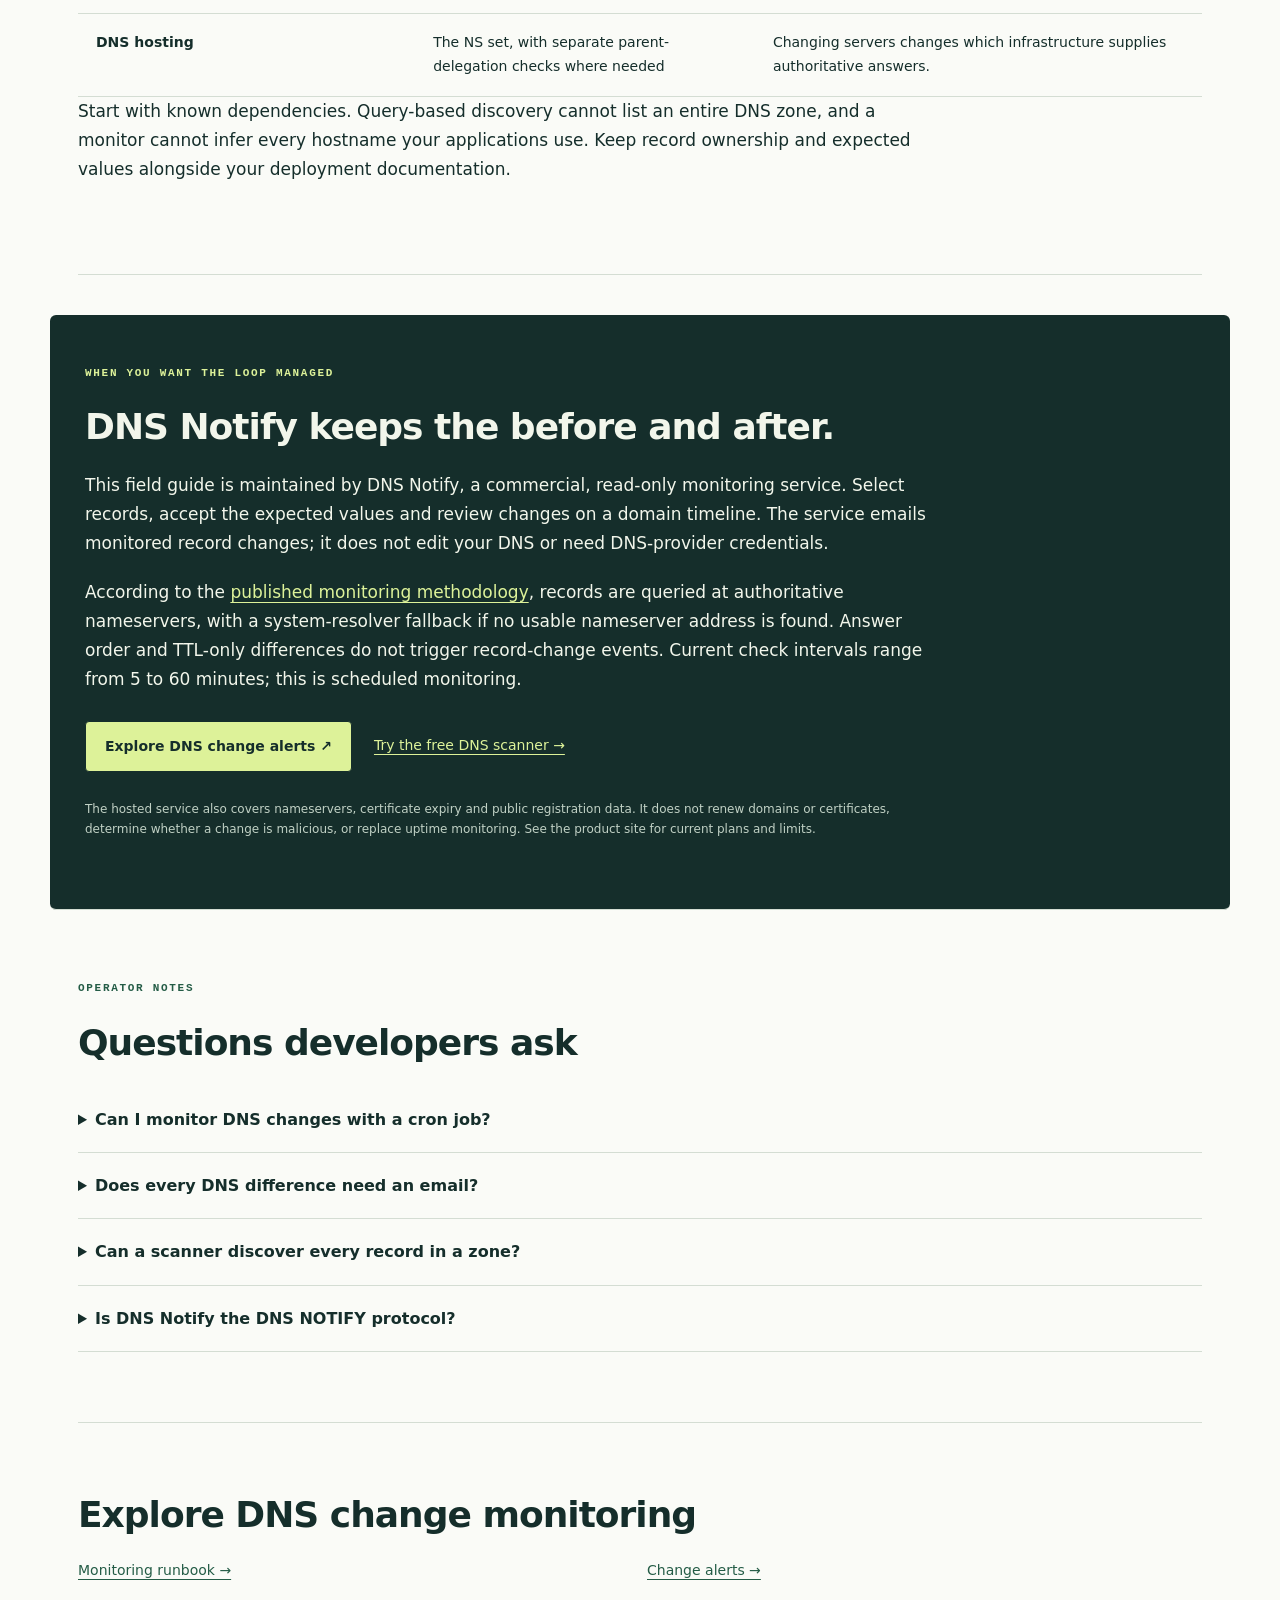
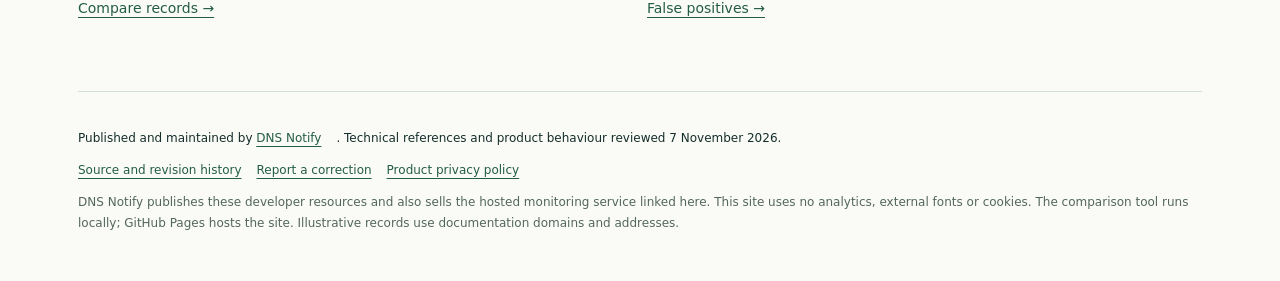
==== commit fc349e91: "Turn DNS monitoring homepage into focused product and resource hub" ====
--- a/index.html
+++ b/index.html
@@ -1,59 +1,2 @@
-<!doctype html>
-<html lang="en-GB">
-<head>
-<meta charset="utf-8">
-<meta name="viewport" content="width=device-width,initial-scale=1">
-<title>DNS Change Monitoring &amp; DNS Change Alerts | Developer Guide</title>
-<meta name="description" content="Monitor DNS changes with an authoritative lookup runbook, a free local record comparison tool and a practical checklist for useful DNS change alerts.">
-<meta name="robots" content="index,follow,max-image-preview:large">
-<meta name="theme-color" content="#102c29">
-<meta name="referrer" content="strict-origin-when-cross-origin">
-<link rel="canonical" href="https://dns-change-monitoring.github.io/">
-<link rel="icon" href="favicon.svg" type="image/svg+xml">
-<meta property="og:type" content="website">
-<meta property="og:locale" content="en_GB">
-<meta property="og:site_name" content="DNS Change Monitoring · DNS Notify">
-<meta property="og:title" content="DNS change monitoring. Keep the evidence.">
-<meta property="og:description" content="A developer field guide: compare DNS answers, query authoritative servers and build useful change alerts.">
-<meta property="og:url" content="https://dns-change-monitoring.github.io/">
-<meta property="og:image" content="https://dns-change-monitoring.github.io/social-card.png">
-<meta property="og:image:width" content="1200">
-<meta property="og:image:height" content="630">
-<meta property="og:image:alt" content="DNS change monitoring field guide by DNS Notify: baseline, compare, investigate.">
-<meta name="twitter:card" content="summary_large_image">
-<meta name="twitter:title" content="DNS Change Monitoring | Developer Field Guide">
-<meta name="twitter:description" content="Compare records locally. Query the source. Keep the before and after.">
-<meta name="twitter:image" content="https://dns-change-monitoring.github.io/social-card.png">
-<meta name="twitter:image:alt" content="DNS change monitoring field guide by DNS Notify.">
-<link rel="stylesheet" href="style.css">
-<script type="application/ld+json">{"@context":"https://schema.org","@graph":[{"@type":"Organization","@id":"https://dnsnotify.com/#organization","name":"DNS Notify","url":"https://dnsnotify.com/"},{"@type":"WebSite","@id":"https://dns-change-monitoring.github.io/#website","url":"https://dns-change-monitoring.github.io/","name":"DNS Change Monitoring Field Guide","publisher":{"@id":"https://dnsnotify.com/#organization"}},{"@type":"TechArticle","@id":"https://dns-change-monitoring.github.io/#guide","headline":"DNS change monitoring: a developer field guide","description":"Authoritative DNS lookup commands, local record comparison and an incident checklist for DNS change alerts.","url":"https://dns-change-monitoring.github.io/","mainEntityOfPage":"https://dns-change-monitoring.github.io/","inLanguage":"en-GB","datePublished":"2026-11-07","dateModified":"2026-11-07","author":{"@id":"https://dnsnotify.com/#organization"},"publisher":{"@id":"https://dnsnotify.com/#organization"},"image":"https://dns-change-monitoring.github.io/social-card.png","isPartOf":{"@id":"https://dns-change-monitoring.github.io/#website"}}]}</script>
-</head>
-<body>
-<a class="skip" href="#main">Skip to content</a>
-<header><a class="brand" href="https://dnsnotify.com/?utm_source=github-pages&amp;utm_medium=referral&amp;utm_campaign=dns-change-monitoring"><span class="mark" aria-hidden="true">↗</span> DNS Notify <span class="divider">/</span> <span>Field guides</span></a><nav aria-label="Main"><a href="#compare">Compare records</a><a href="#runbook">Runbook</a><a href="https://github.com/dns-change-monitoring/dns-change-monitoring.github.io">Source ↗</a></nav></header>
-<main id="main">
-<section class="hero" aria-labelledby="title"><div><p class="eyebrow">FIELD GUIDE 01 <span>DNS OPERATIONS</span></p><h1 id="title">DNS change monitoring.<br><em>Keep the evidence.</em></h1><p class="lede">An endpoint can still respond after its DNS has drifted. Monitor DNS changes against an accepted baseline, then investigate with the old value, the new value and the source of the answer.</p><div class="actions"><a class="button" href="#compare">Compare two DNS snapshots <span aria-hidden="true">↓</span></a><a href="#runbook">Open the lookup runbook →</a></div><p class="small">A practical developer resource, published by DNS Notify.<br>Reviewed <time datetime="2026-11-07">7 November 2026</time> · No account needed for the tools below.</p></div><figure class="terminal"><figcaption><span class="dot"></span> A record · illustrative change</figcaption><div class="terminal-body"><p class="muted">$ compare accepted current</p><p class="removed">− 192.0.2.10</p><p class="added">+ 192.0.2.20</p><hr><dl><dt>Record</dt><dd>www.example.com / A</dd><dt>Baseline</dt><dd>Accepted configuration</dd><dt>Next action</dt><dd>Check deployment intent</dd></dl><p class="terminal-note">Resolution succeeded.<br>The value still changed.</p></div></figure></section>
-<div class="contents"><span>IN THIS GUIDE</span><a href="#model">01 / The model</a><a href="#compare">02 / Compare</a><a href="#runbook">03 / Query</a><a href="#alerts">04 / Respond</a></div>
-<section id="model"><p class="eyebrow">01 / UNDERSTAND THE SIGNAL</p><h2>What is DNS change monitoring?</h2><p>DNS change monitoring repeatedly checks selected DNS records against values you have accepted. A lookup answers “what is published now?” A monitor adds “is that still the configuration I expect?” Useful DNS change alerts preserve the before and after, the queried name and type, the observation time and any lookup failure.</p><div class="steps"><article><span>01</span><h3>Choose a baseline</h3><p>Inventory the exact names and record types you depend on. Review the answers before accepting them; the first result is not automatically correct.</p></article><article><span>02</span><h3>Compare the answers</h3><p>Compare record sets rather than raw response text. Keep successful empty answers, NXDOMAIN, SERVFAIL and timeouts distinct.</p></article><article><span>03</span><h3>Review the change</h3><p>Match the observed change to a release or provider migration. Accept a new baseline only after checking that it is intentional.</p></article></div><aside><strong>DNS monitoring and uptime answer different questions.</strong> HTTP health checks can stay green after an A record changes, or while MX records route mail somewhere unexpected. Use both when both signals matter.</aside></section>
-<section id="compare" class="workbench"><div class="section-top"><div><p class="eyebrow">02 / A SMALL TOOL FOR THE JOB</p><h2>Compare DNS record values</h2></div><span class="badge">Runs in your browser</span></div><p>Paste the RDATA from two lookups of the <strong>same name and type</strong>, one value per line. For example, paste the IPv4 addresses from two A-record answers. This tool trims surrounding whitespace, removes duplicate lines and ignores line order. It preserves case, TXT content and trailing dots; it is not a full DNS parser.</p><p class="small">No DNS queries or uploads are made. These text boxes are not saved between visits. Do not paste the whole <code>dig</code> response, TTL columns or mixed record types.</p><form id="compare-form"><div class="inputs"><div><label for="before">Accepted values</label><textarea id="before" spellcheck="false" rows="5">192.0.2.10
-192.0.2.11</textarea></div><div><label for="after">Current values</label><textarea id="after" spellcheck="false" rows="5">192.0.2.11
-192.0.2.20</textarea></div></div><div class="actions"><button type="submit">Compare values</button><button class="secondary" type="button" id="reorder">Try a reordered answer</button><button class="secondary" type="reset">Reset example</button></div></form><div id="result" role="status" aria-live="polite" aria-atomic="true">Compare the sample values to see additions and removals.</div><noscript><p>Enable JavaScript to use the comparison tool. The runbook and all reference content remain available below.</p></noscript></section>
-<section id="runbook"><p class="eyebrow">03 / QUERY THE SOURCE</p><h2>How to monitor DNS changes with authoritative lookups</h2><p>Use <code>dig</code> from BIND’s DNS utilities on macOS or Linux, or inside WSL on Windows. Replace the example domain with one you manage. Run the commands manually first and check response status before automating comparisons.</p><div class="code-heading"><h3>Find the nameservers, then query each one</h3><span>Shell / dig</span></div><pre><code># Discover NS hostnames through your configured resolver.
-dig example.com NS +short
-
-# Query every discovered server, preserving status and flags.
-for ns in $(dig example.com NS +short); do
-  printf '\n--- %s ---\n' "$ns"
-  dig @"$ns" example.com A +norecurse +noall +comments +answer
-done</code></pre><p>Look for the <code>aa</code> flag on an authoritative answer and inspect the response status. If servers disagree, record each answer separately and investigate the deployment. Discovery through a resolver can itself be cached; for delegation diagnosis, inspect the chain with <code>dig +trace example.com NS</code>.</p><div class="code-heading"><h3>Extract values for a focused comparison</h3><span>Single server / single type</span></div><pre><code># Replace ns1.example.net with a real authoritative server.
-dig @ns1.example.net www.example.com A +norecurse +short
-
-# Check mail routing and policy separately.
-dig @ns1.example.net example.com MX +norecurse +short
-dig @ns1.example.net example.com TXT +norecurse +short</code></pre><p><code>+short</code> is convenient for extracting values, but an empty output does not tell you whether the name is missing, the type is absent or the query failed. Keep the full status-bearing response as evidence. CNAME chains can also appear in short output; use the full answer to identify which RRset changed.</p><aside><strong>Authoritative state is not a propagation measurement.</strong> A changed authoritative answer can coexist with older cached answers until their TTLs expire. For a user-visible incident, also query the recursive resolvers your users depend on.</aside><h3>A baseline checklist for your repository</h3><ul class="checklist"><li>Store the queried name, type, expected values, authoritative server and UTC capture time.</li><li>Keep lookup errors outside the accepted-value file; a timeout must never replace a healthy baseline.</li><li>Sort multi-value answers before comparing them; TTL countdowns are not record-value changes.</li><li>Treat TXT strings and record-specific fields carefully. Do not blindly lowercase all DNS data.</li><li>Review intentional changes through your normal deployment process before updating expected values.</li><li>Document the polling interval and owner. A scheduled check cannot guarantee instant detection.</li></ul><p>For protocol details, see <a href="https://www.rfc-editor.org/rfc/rfc1035.html">RFC 1035: DNS implementation and specification</a> and the <a href="https://bind9.readthedocs.io/en/latest/manpages.html#dig-dns-lookup-utility">official BIND dig reference</a>.</p></section>
-<section id="alerts"><p class="eyebrow">04 / MAKE ALERTS ACTIONABLE</p><h2>A DNS change alert should tell you what to do next</h2><div class="table-wrap"><table><caption>Common observations and the next investigation step</caption><thead><tr><th scope="col">Observation</th><th scope="col">Check next</th></tr></thead><tbody><tr><th scope="row">A / AAAA address changed</th><td>Compare with the deployment or CDN change. Check both IPv4 and IPv6 paths.</td></tr><tr><th scope="row">CNAME target changed</th><td>Confirm the target belongs to the intended service and inspect the rest of the chain.</td></tr><tr><th scope="row">MX or mail-policy TXT changed</th><td>Compare the mail provider’s intended configuration. A responding website does not prove mail routing is correct.</td></tr><tr><th scope="row">NS set changed</th><td>Check both the child-zone NS answer and the parent delegation. They are separate measurements.</td></tr><tr><th scope="row">SERVFAIL or repeated timeouts</th><td>Preserve the last good baseline. Check each authoritative server and DNSSEC validation separately.</td></tr></tbody></table></div><h3>During an incident</h3><ol><li><strong>Capture:</strong> save the full response, server, UTC timestamp and accepted values.</li><li><strong>Correlate:</strong> check the release log, registrar changes and DNS-provider audit trail.</li><li><strong>Verify:</strong> query each authoritative server, then relevant recursive resolvers.</li><li><strong>Resolve:</strong> restore the intended configuration through the responsible provider, or accept the verified planned change.</li></ol><p>A public DNS answer cannot identify who edited a record or establish malicious intent. Preserve your provider’s audit logs for attribution.</p></section>
-<section class="product" id="dns-notify"><p class="eyebrow">WHEN YOU WANT THE LOOP MANAGED</p><h2>DNS Notify keeps the before and after.</h2><p>This field guide is maintained by DNS Notify, a commercial, read-only monitoring service. Select records, accept the expected values and review changes on a domain timeline. The service emails monitored record changes; it does not edit your DNS or need DNS-provider credentials.</p><p>According to the <a href="https://dnsnotify.com/methodology/">published monitoring methodology</a>, records are queried at authoritative nameservers, with a system-resolver fallback if no usable nameserver address is found. Answer order and TTL-only differences do not trigger record-change events. Current check intervals range from 5 to 60 minutes; this is scheduled monitoring.</p><div class="actions"><a class="button" href="https://dnsnotify.com/dns-change-monitoring/?utm_source=github-pages&amp;utm_medium=referral&amp;utm_campaign=dns-change-monitoring">Explore DNS change alerts ↗</a><a href="https://dnsnotify.com/dns-scanner/?utm_source=github-pages&amp;utm_medium=referral&amp;utm_campaign=dns-change-monitoring">Try the free DNS scanner →</a></div><p class="small">The hosted service also covers nameservers, certificate expiry and public registration data. It does not renew domains or certificates, determine whether a change is malicious, or replace uptime monitoring. See the product site for current plans and limits.</p></section>
-<section id="questions"><p class="eyebrow">OPERATOR NOTES</p><h2>Questions developers ask</h2><details><summary>Can I monitor DNS changes with a cron job?</summary><p>Yes. Schedule authoritative queries, check their status, normalize each record type and compare successful answers against a reviewed baseline. You also need durable state, failure handling and alert delivery. The commands above are a diagnostic starting point, not a production monitoring daemon.</p></details><details><summary>Does every DNS difference need an email?</summary><p>No. Reordered values and changing cache TTLs can produce text differences without a configuration change. Define record-specific comparison rules, distinguish errors from missing records, and decide when a repeated failure deserves escalation.</p></details><details><summary>Can a scanner discover every record in a zone?</summary><p>No. Query-based discovery only finds the names it asks for. Inventory your applications and providers, include known subdomains and DKIM selectors, and use an authorized zone export where available.</p></details><details><summary>Is DNS Notify the DNS NOTIFY protocol?</summary><p>No. The hosted product is separate from the primary-to-secondary DNS notification mechanism in <a href="https://www.rfc-editor.org/rfc/rfc1996.html">RFC 1996</a>. This guide discusses observing public DNS changes.</p></details></section>
-<section class="references"><h2>Continue investigating</h2><div class="links"><a href="https://dnsnotify.com/dns-lookup/">Authoritative DNS lookup ↗</a><a href="https://dnsnotify.com/guides/how-to-monitor-dns-changes/">DNS Notify’s monitoring guide ↗</a><a href="https://github.com/dnsnotify/dns-incident-response">DNS incident-response resources ↗</a><a href="https://github.com/dns-change-monitoring/dns-change-monitoring.github.io/issues">Report an issue with this guide ↗</a></div></section>
-</main><footer><p>Published by <a href="https://dnsnotify.com/about/">DNS Notify</a> · Developer field guide 01</p><p><a href="https://github.com/dns-change-monitoring/dns-change-monitoring.github.io">View source</a> <a href="https://dnsnotify.com/p/privacy">Product privacy policy</a> <a href="#title">Back to top ↑</a></p><p class="small">No analytics, cookies or external fonts on this page. The comparison tool runs locally. GitHub Pages hosts the site; outbound links take you to separate services.</p></footer>
-<script src="compare.js" defer></script></body></html>
+<!doctype html><html lang="en-GB"><head><meta charset="utf-8"><meta name="viewport" content="width=device-width,initial-scale=1"><title>DNS Change Monitoring &amp; DNS Change Alerts | DNS Notify</title><meta name="description" content="DNS change monitoring for developers: compare records, monitor DNS changes at authoritative servers and get useful DNS change alerts with DNS Notify."><meta name="robots" content="index,follow,max-image-preview:large"><meta name="theme-color" content="#102c29"><meta name="referrer" content="strict-origin-when-cross-origin"><link rel="canonical" href="https://dns-change-monitoring.github.io/"><link rel="icon" href="/favicon.svg" type="image/svg+xml"><link rel="stylesheet" href="/style.css"><style>header{flex-wrap:wrap}nav{flex-wrap:wrap;gap:13px 22px}nav a[aria-current="page"]{text-decoration:underline;font-weight:700}.breadcrumb{padding:24px 0 0;font-size:12px;color:var(--muted)}.article-head{max-width:900px;padding:45px 0 35px}.article-head h1{font-size:clamp(35px,4vw,53px)}.article-head .lede{max-width:800px}.conversion{padding:30px;margin:35px 0;border:1px solid #b4c5a8;border-left:4px solid var(--green);border-radius:5px}.conversion h2{font-size:27px}.conversion .eyebrow{margin-bottom:12px}.conversion p{max-width:850px}.guide-card{padding:25px;border:1px solid var(--line);border-radius:5px}.guide-card h3{margin-top:0}.guide-card p{font-size:15px}.guide-cards{display:grid;grid-template-columns:1fr 1fr;gap:22px}.answer{font-size:19px;max-width:850px}.reviewed{font-size:12px;color:var(--muted)}.article-head+.conversion{margin-top:0}.hero .actions{gap:15px}.hero{gap:35px}.fixture-list dt{font-weight:650;margin-top:20px}.fixture-list dd{margin:5px 0 15px}.workbench{margin-top:20px}section{scroll-margin-top:20px}.sources{font-size:14px}.sources li{margin-bottom:8px}@media(max-width:700px){.guide-cards{grid-template-columns:1fr}header{gap:16px}nav{font-size:12px;gap:10px 18px}.conversion{padding:23px}.article-head{padding-top:30px}.hero .button{max-width:100%}}</style><meta property="og:type" content="website"><meta property="og:locale" content="en_GB"><meta property="og:site_name" content="DNS Change Monitoring · DNS Notify"><meta property="og:title" content="DNS Change Monitoring &amp; DNS Change Alerts | DNS Notify"><meta property="og:description" content="DNS change monitoring for developers: compare records, monitor DNS changes at authoritative servers and get useful DNS change alerts with DNS Notify."><meta property="og:url" content="https://dns-change-monitoring.github.io/"><meta property="og:image" content="https://dns-change-monitoring.github.io/social-card.png"><meta property="og:image:width" content="1200"><meta property="og:image:height" content="630"><meta property="og:image:alt" content="DNS change monitoring by DNS Notify: baseline, compare, investigate."><meta name="twitter:card" content="summary_large_image"><meta name="twitter:title" content="DNS Change Monitoring &amp; DNS Change Alerts | DNS Notify"><meta name="twitter:description" content="DNS change monitoring for developers: compare records, monitor DNS changes at authoritative servers and get useful DNS change alerts with DNS Notify."><meta name="twitter:image" content="https://dns-change-monitoring.github.io/social-card.png"><meta name="twitter:image:alt" content="DNS change monitoring developer resources by DNS Notify."><script type="application/ld+json">{"@context": "https://schema.org", "@graph": [{"@type": "Organization", "@id": "https://dnsnotify.com/#organization", "name": "DNS Notify", "url": "https://dnsnotify.com/", "sameAs": ["https://github.com/dnsnotify"]}, {"@type": "WebSite", "@id": "https://dns-change-monitoring.github.io/#website", "url": "https://dns-change-monitoring.github.io/", "name": "DNS Change Monitoring by DNS Notify", "publisher": {"@id": "https://dnsnotify.com/#organization"}}, {"@type": "TechArticle", "@id": "https://dns-change-monitoring.github.io/#article", "headline": "DNS change monitoring", "description": "DNS change monitoring for developers: compare records, monitor DNS changes at authoritative servers and get useful DNS change alerts with DNS Notify.", "url": "https://dns-change-monitoring.github.io/", "mainEntityOfPage": "https://dns-change-monitoring.github.io/", "inLanguage": "en-GB", "datePublished": "2026-11-07", "dateModified": "2026-11-07", "author": {"@id": "https://dnsnotify.com/#organization"}, "publisher": {"@id": "https://dnsnotify.com/#organization"}, "image": "https://dns-change-monitoring.github.io/social-card.png", "isPartOf": {"@id": "https://dns-change-monitoring.github.io/#website"}}]}</script></head><body><a class="skip" href="#main">Skip to content</a><header><a class="brand" href="/"><span class="mark" aria-hidden="true">↗</span> DNS Notify <span class="divider">/</span><span>DNS monitoring guides</span></a><nav aria-label="Main"><a href="/" aria-current="page">Overview</a><a href="/how-to-monitor-dns-changes/">Monitoring runbook</a><a href="/dns-change-alerts/">Change alerts</a><a href="/compare-dns-records/">Compare records</a><a href="/dns-monitoring-false-positives/">False positives</a></nav></header><main id="main"><section class="hero" aria-labelledby="title"><div><p class="eyebrow">FIELD GUIDE 01 <span>DNS OPERATIONS</span></p><h1 id="title">DNS change monitoring.<br><em>Know what changed.</em></h1><p class="lede">Monitor DNS changes against an accepted baseline. Get DNS change alerts with the old and new values, then investigate the answer at its source. DNS Notify keeps this monitoring loop running for the domains you manage.</p><div class="actions"><a class="button" href="https://dnsnotify.com/dns-change-monitoring/?utm_source=github-pages&amp;utm_medium=referral&amp;utm_campaign=dns-change-monitoring">Explore DNS Notify ↗</a><a href="/compare-dns-records/">Compare records free →</a></div><p class="small">A practical developer resource, published by DNS Notify.<br>Reviewed <time datetime="2026-11-07">7 November 2026</time> · No account needed for the tools below.</p></div><figure class="terminal"><figcaption><span class="dot"></span> A record · illustrative change</figcaption><div class="terminal-body"><p class="muted">$ compare accepted current</p><p class="removed">− 192.0.2.10</p><p class="added">+ 192.0.2.20</p><hr><dl><dt>Record</dt><dd>www.example.com / A</dd><dt>Baseline</dt><dd>Accepted configuration</dd><dt>Next action</dt><dd>Check deployment intent</dd></dl><p class="terminal-note">Resolution succeeded.<br>The value still changed.</p></div></figure></section><section id="model"><p class="eyebrow">01 / UNDERSTAND THE SIGNAL</p><h2>What is DNS change monitoring?</h2><p>DNS change monitoring repeatedly checks selected DNS records against values you have accepted. A lookup answers “what is published now?” A monitor adds “is that still the configuration I expect?” Useful DNS change alerts preserve the before and after, the queried name and type, the observation time and any lookup failure.</p><div class="steps"><article><span>01</span><h3>Choose a baseline</h3><p>Inventory the exact names and record types you depend on. Review the answers before accepting them; the first result is not automatically correct.</p></article><article><span>02</span><h3>Compare the answers</h3><p>Compare record sets rather than raw response text. Keep successful empty answers, NXDOMAIN, SERVFAIL and timeouts distinct.</p></article><article><span>03</span><h3>Review the change</h3><p>Match the observed change to a release or provider migration. Accept a new baseline only after checking that it is intentional.</p></article></div><aside><strong>DNS monitoring and uptime answer different questions.</strong> HTTP health checks can stay green after an A record changes, or while MX records route mail somewhere unexpected. Use both when both signals matter.</aside></section><aside class="conversion"><p class="eyebrow">PUBLISHED BY DNS NOTIFY</p><h2>Keep monitoring after this lookup.</h2><p>DNS Notify is a hosted, read-only service: select records, accept the values you expect and receive email when monitored values change. Review the old and new values on your domain timeline. No DNS-provider credentials are required.</p><p><a class="button" href="https://dnsnotify.com/dns-change-monitoring/?utm_source=github-pages&amp;utm_medium=referral&amp;utm_campaign=dns-change-monitoring">See how DNS Notify monitors DNS changes ↗</a></p><p class="small"><a href="https://dnsnotify.com/methodology/">Read the monitoring methodology</a> · <a href="https://dnsnotify.com/?utm_source=github-pages&amp;utm_medium=referral&amp;utm_campaign=dns-change-monitoring#pricing">Current pricing and trial details</a></p></aside><section id="runbook"><p class="eyebrow">A WORKFLOW YOU CAN INSPECT</p><h2>Monitor DNS changes from baseline to resolution</h2><p>A useful monitor needs more than a recurring lookup. It needs a reviewed expected state, a comparison policy and a way to handle failed queries without destroying evidence. These resources take you through that workflow, whether you build your own checks or use DNS Notify.</p><div class="guide-cards"><article class="guide-card"><h3><a href="/how-to-monitor-dns-changes/">How to monitor DNS changes</a></h3><p>Inventory names and types, query authoritative servers with dig, keep lookup status and decide when a new baseline is safe to accept.</p></article><article class="guide-card" id="alerts"><h3><a href="/dns-change-alerts/">Make DNS change alerts actionable</a></h3><p>Use a worked alert, route the incident to the right owner and separate planned migrations from unexplained configuration changes.</p></article><article class="guide-card" id="compare"><h3><a href="/compare-dns-records/">Compare DNS record values</a></h3><p>Paste two snapshots into the browser-local comparison tool. See exactly what was added or removed without sending the data to a server.</p></article><article class="guide-card"><h3><a href="/dns-monitoring-false-positives/">Reduce false positives</a></h3><p>Understand answer order, TTL differences, CNAME chains, TXT content and the distinction between a missing answer and a failed lookup.</p></article></div></section>
+<section><p class="eyebrow">WHAT TO WATCH FIRST</p><h2>Choose DNS records by the dependency they protect</h2><div class="table-wrap"><table><caption>A starting inventory for DNS change monitoring</caption><thead><tr><th scope="col">Dependency</th><th scope="col">Records to inventory</th><th scope="col">Why a change matters</th></tr></thead><tbody><tr><th scope="row">Web and API traffic</th><td>A, AAAA and CNAME at the exact hostnames used</td><td>A changed destination can redirect traffic while an endpoint still returns HTTP 200.</td></tr><tr><th scope="row">Inbound mail</th><td>MX at the mail domain</td><td>A replaced host or preference can change where senders deliver mail.</td></tr><tr><th scope="row">Provider and policy configuration</th><td>Known TXT, CAA and service-specific records</td><td>Removed verification or policy values can affect integrations even when the website loads.</td></tr><tr><th scope="row">DNS hosting</th><td>The NS set, with separate parent-delegation checks where needed</td><td>Changing servers changes which infrastructure supplies authoritative answers.</td></tr></tbody></table></div><p>Start with known dependencies. Query-based discovery cannot list an entire DNS zone, and a monitor cannot infer every hostname your applications use. Keep record ownership and expected values alongside your deployment documentation.</p></section><section class="product" id="dns-notify"><p class="eyebrow">WHEN YOU WANT THE LOOP MANAGED</p><h2>DNS Notify keeps the before and after.</h2><p>This field guide is maintained by DNS Notify, a commercial, read-only monitoring service. Select records, accept the expected values and review changes on a domain timeline. The service emails monitored record changes; it does not edit your DNS or need DNS-provider credentials.</p><p>According to the <a href="https://dnsnotify.com/methodology/">published monitoring methodology</a>, records are queried at authoritative nameservers, with a system-resolver fallback if no usable nameserver address is found. Answer order and TTL-only differences do not trigger record-change events. Current check intervals range from 5 to 60 minutes; this is scheduled monitoring.</p><div class="actions"><a class="button" href="https://dnsnotify.com/dns-change-monitoring/?utm_source=github-pages&amp;utm_medium=referral&amp;utm_campaign=dns-change-monitoring">Explore DNS change alerts ↗</a><a href="https://dnsnotify.com/dns-scanner/?utm_source=github-pages&amp;utm_medium=referral&amp;utm_campaign=dns-change-monitoring">Try the free DNS scanner →</a></div><p class="small">The hosted service also covers nameservers, certificate expiry and public registration data. It does not renew domains or certificates, determine whether a change is malicious, or replace uptime monitoring. See the product site for current plans and limits.</p></section><section id="questions"><p class="eyebrow">OPERATOR NOTES</p><h2>Questions developers ask</h2><details><summary>Can I monitor DNS changes with a cron job?</summary><p>Yes. Schedule authoritative queries, check their status, normalize each record type and compare successful answers against a reviewed baseline. You also need durable state, failure handling and alert delivery. The <a href="/how-to-monitor-dns-changes/">lookup runbook</a> is a diagnostic starting point, not a production monitoring daemon.</p></details><details><summary>Does every DNS difference need an email?</summary><p>No. Reordered values and changing cache TTLs can produce text differences without a configuration change. Define record-specific comparison rules, distinguish errors from missing records, and decide when a repeated failure deserves escalation.</p></details><details><summary>Can a scanner discover every record in a zone?</summary><p>No. Query-based discovery only finds the names it asks for. Inventory your applications and providers, include known subdomains and DKIM selectors, and use an authorized zone export where available.</p></details><details><summary>Is DNS Notify the DNS NOTIFY protocol?</summary><p>No. The hosted product is separate from the primary-to-secondary DNS notification mechanism in <a href="https://www.rfc-editor.org/rfc/rfc1996.html">RFC 1996</a>. This guide discusses observing public DNS changes.</p></details></section><section class="references"><h2>Explore DNS change monitoring</h2><div class="links"><a href="/how-to-monitor-dns-changes/">Monitoring runbook →</a><a href="/dns-change-alerts/">Change alerts →</a><a href="/compare-dns-records/">Compare records →</a><a href="/dns-monitoring-false-positives/">False positives →</a></div></section></main><footer><p>Published and maintained by <a href="https://dnsnotify.com/about/">DNS Notify</a>. Technical references and product behaviour reviewed <time datetime="2026-11-07">7 November 2026</time>.</p><p><a href="https://github.com/dns-change-monitoring/dns-change-monitoring.github.io">Source and revision history</a><a href="https://github.com/dns-change-monitoring/dns-change-monitoring.github.io/issues">Report a correction</a><a href="https://dnsnotify.com/p/privacy">Product privacy policy</a></p><p class="small">DNS Notify publishes these developer resources and also sells the hosted monitoring service linked here. This site uses no analytics, external fonts or cookies. The comparison tool runs locally; GitHub Pages hosts the site. Illustrative records use documentation domains and addresses.</p></footer></body></html>
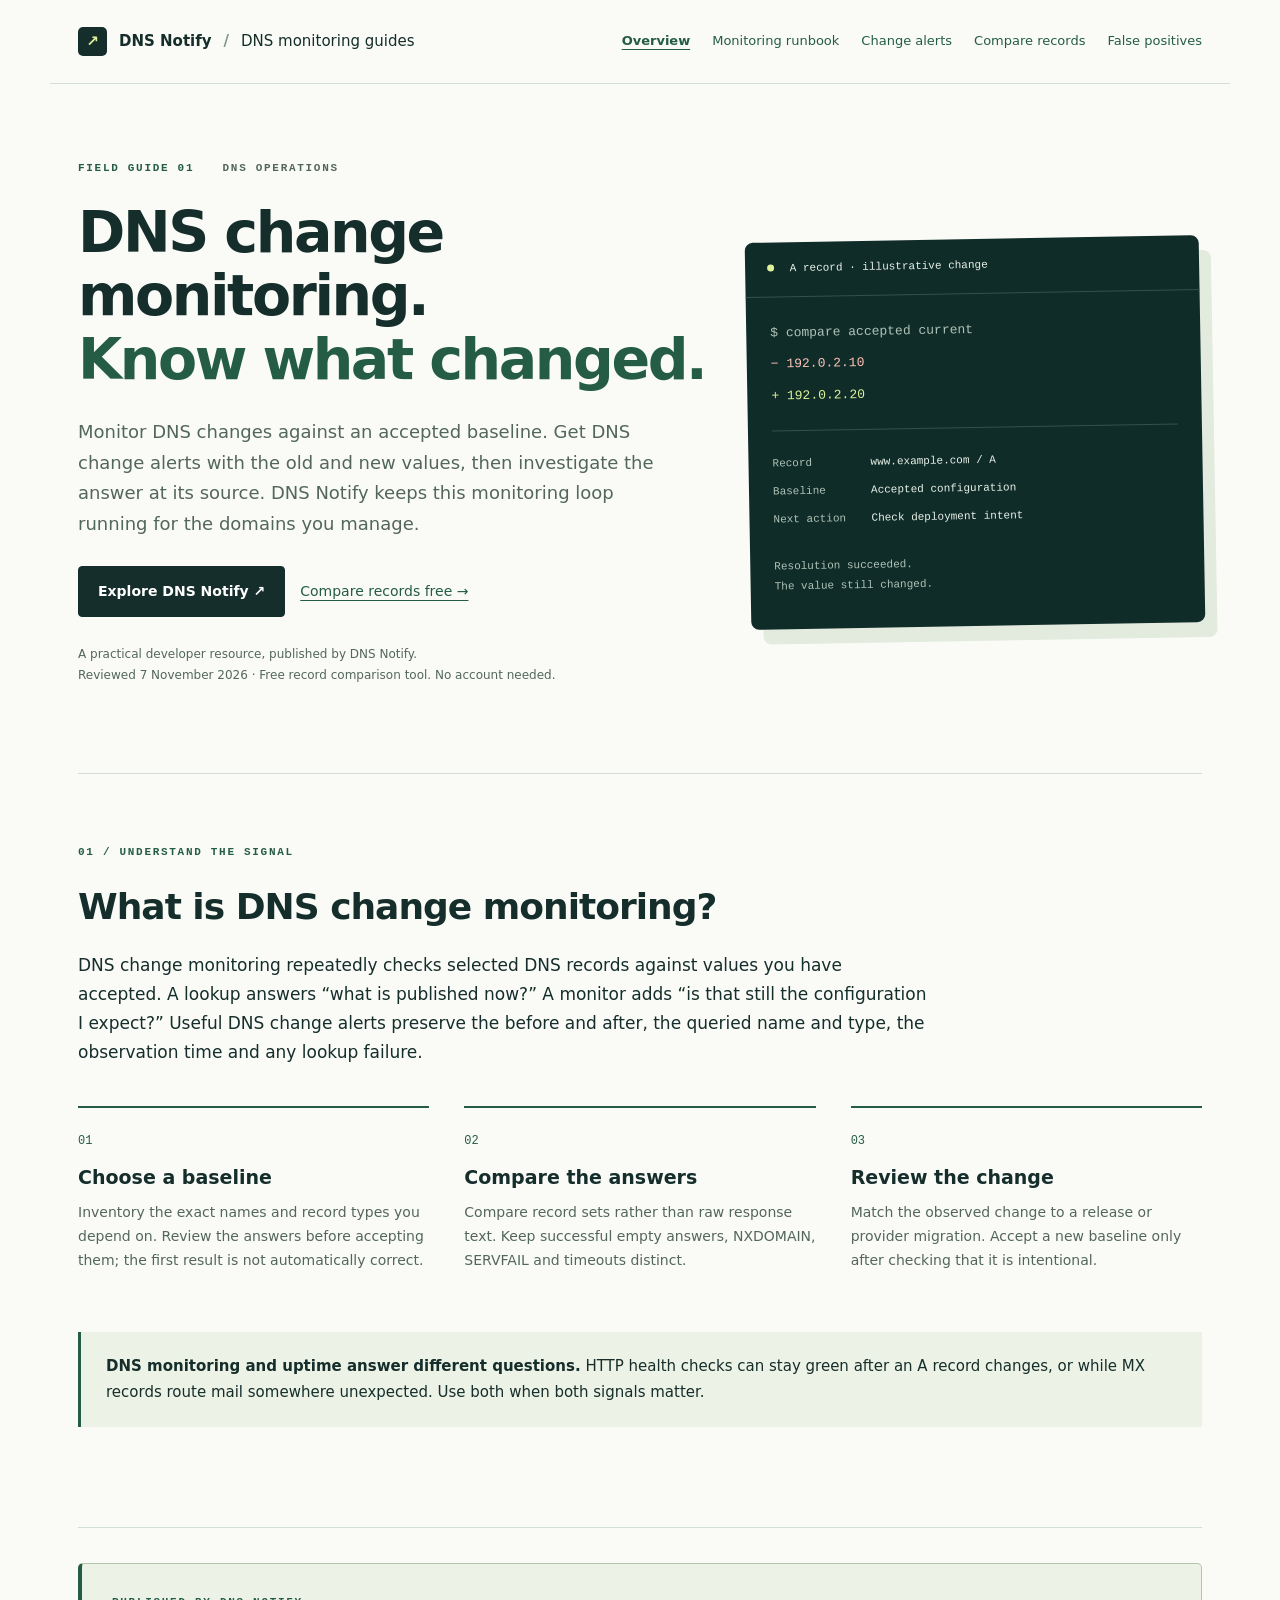
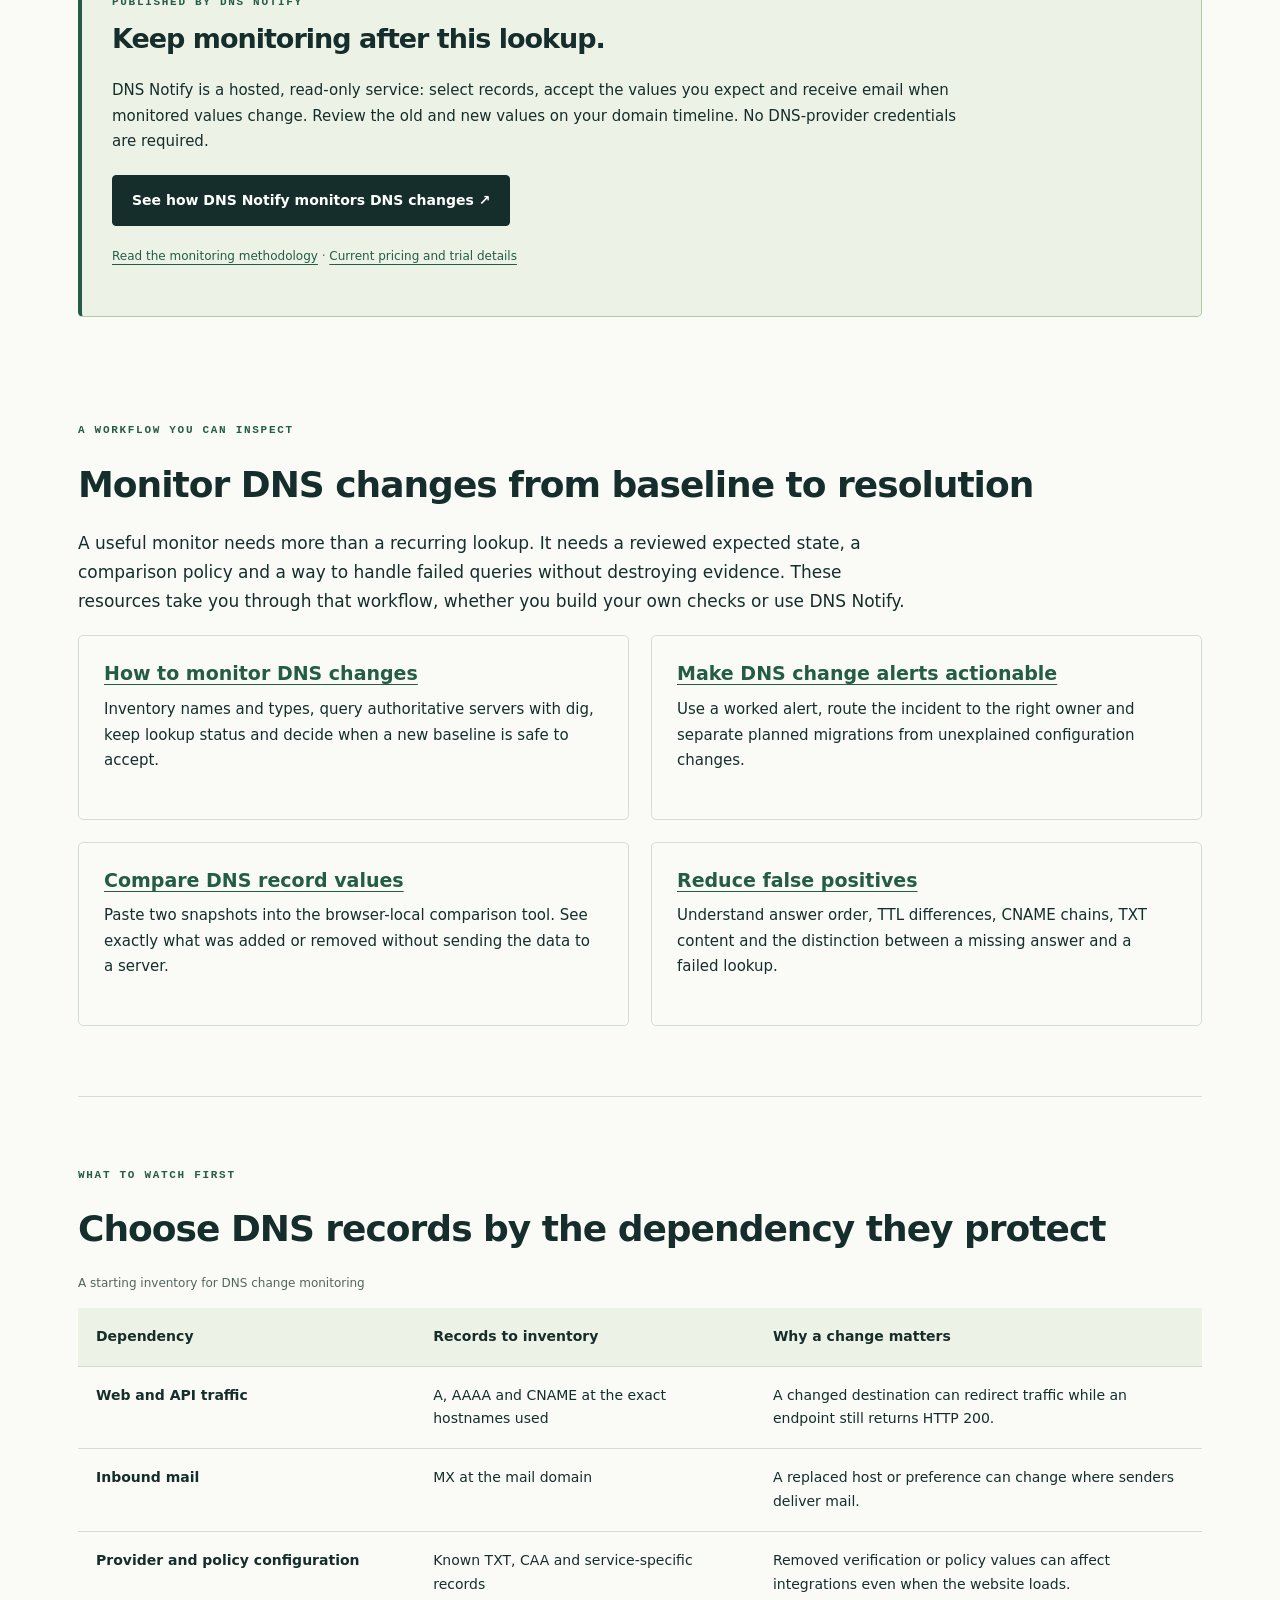
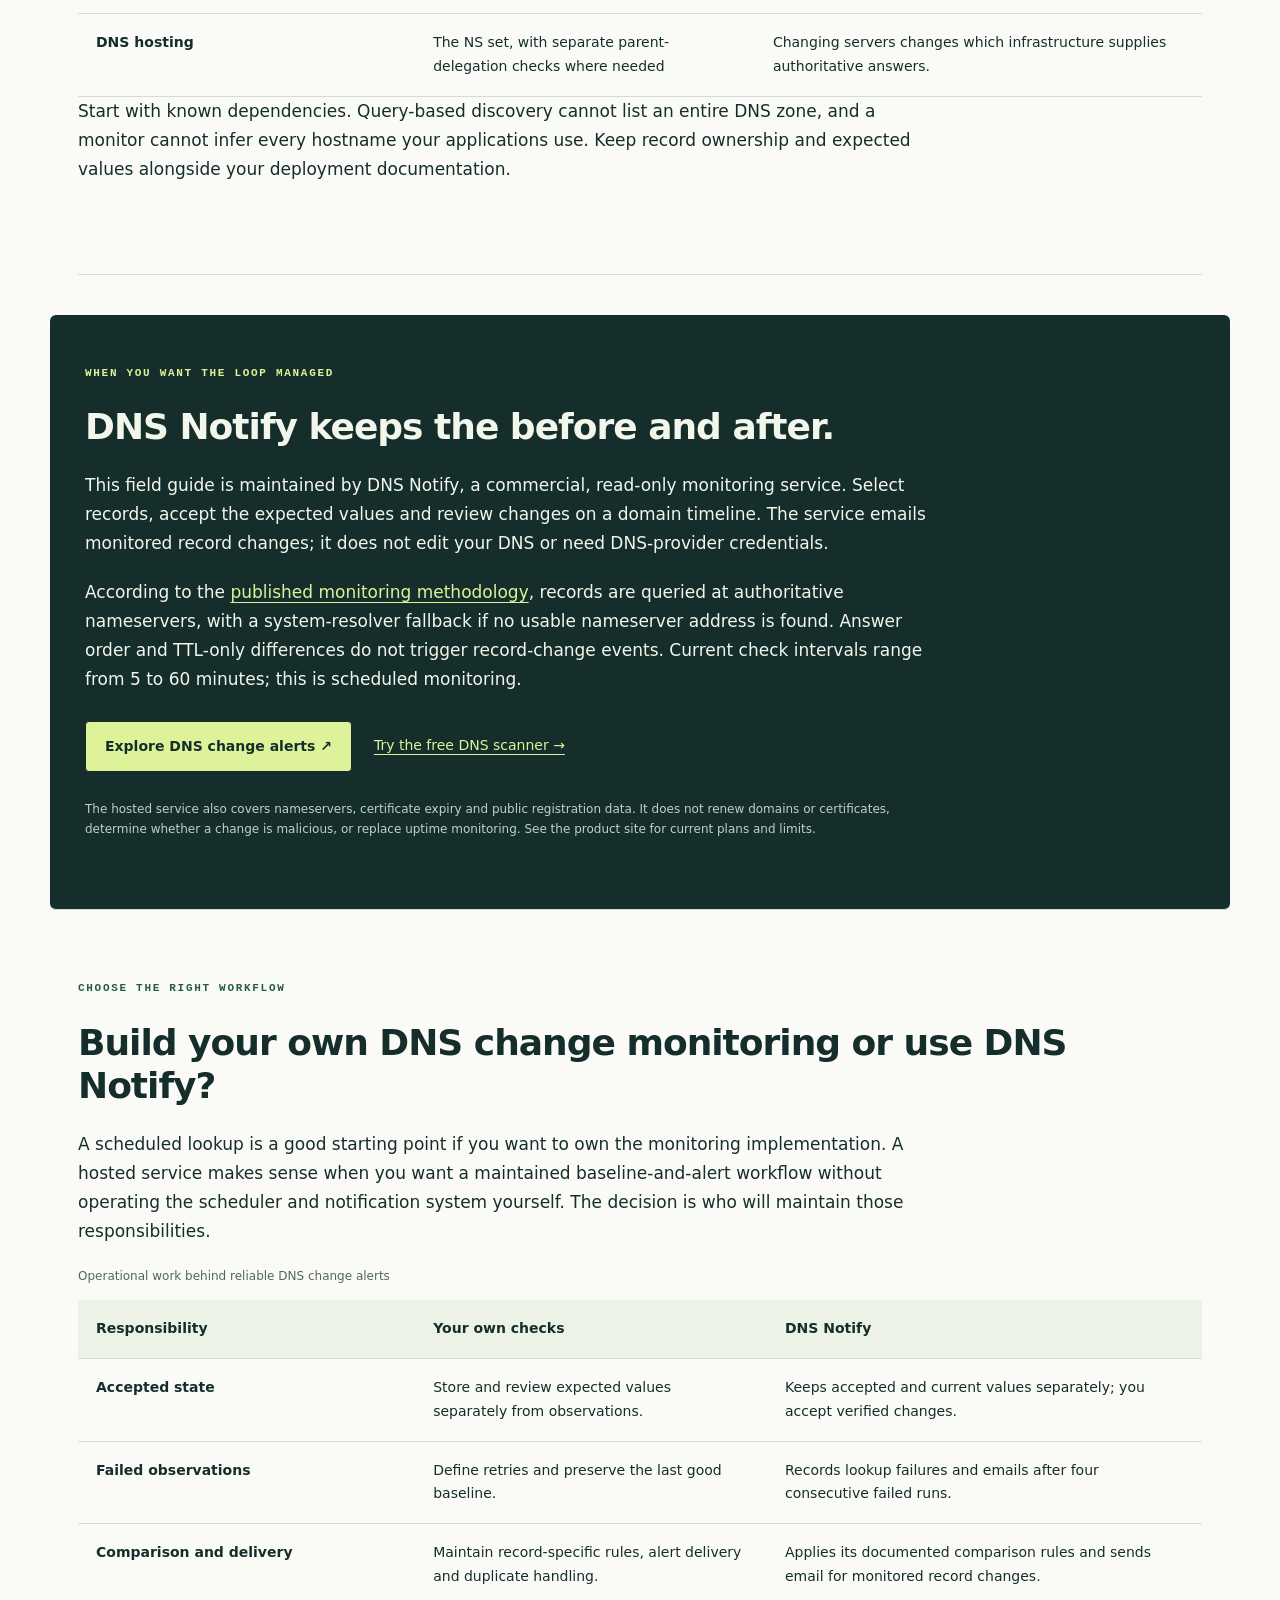
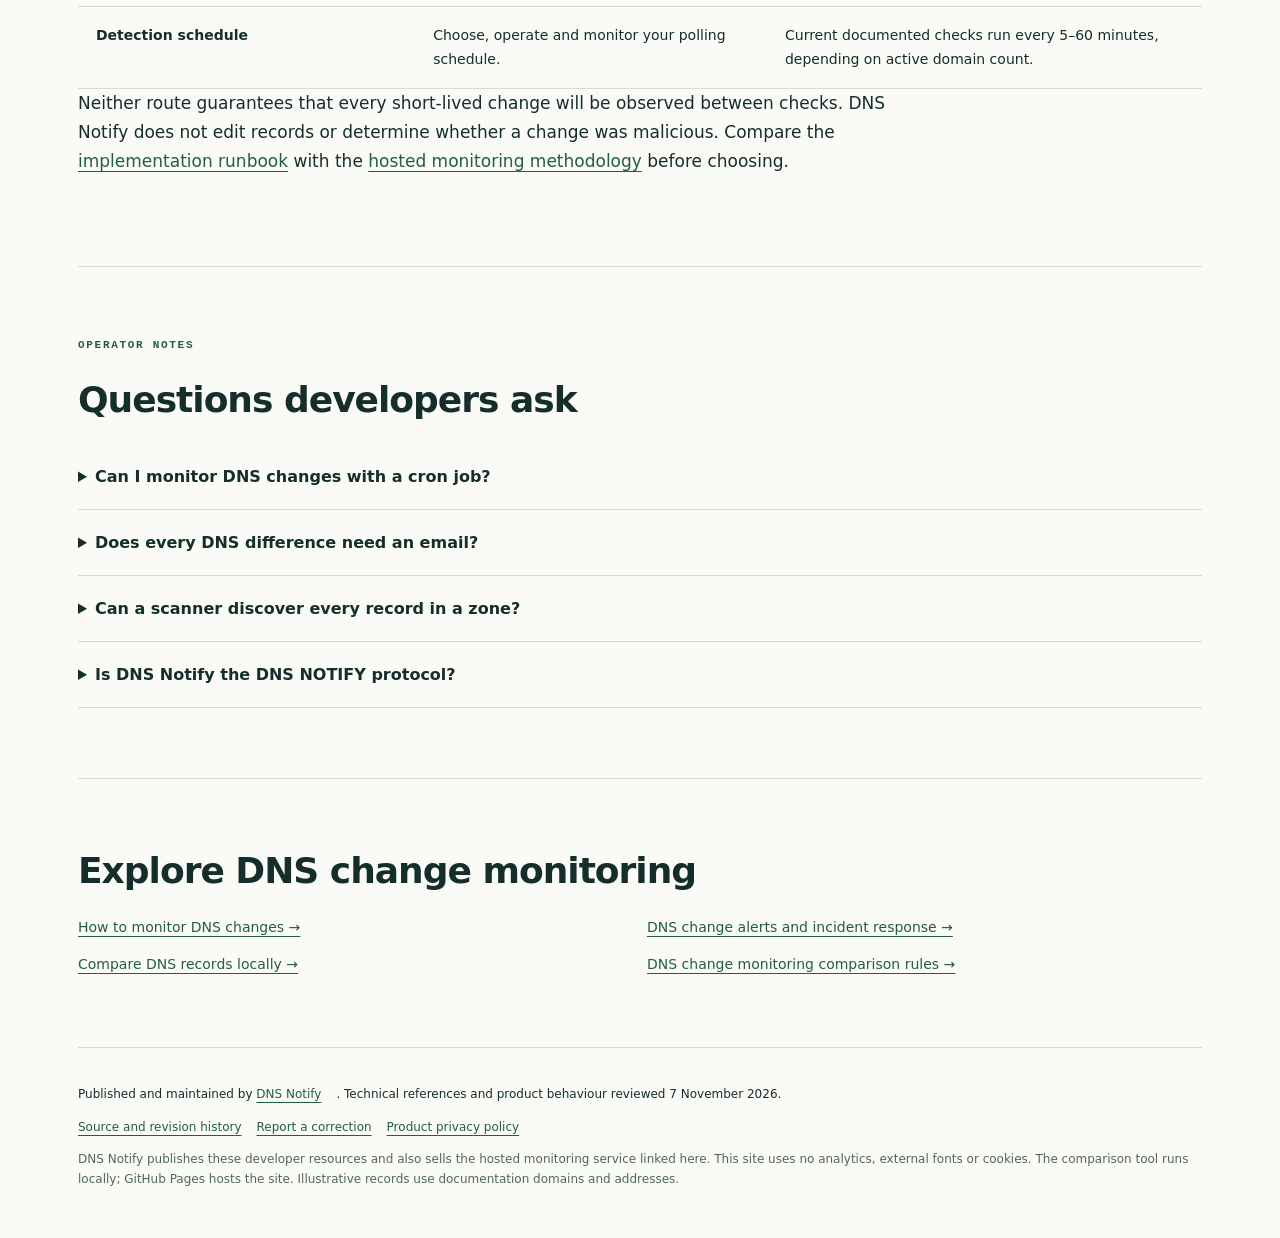
==== commit b849895f: "Clarify DNS monitoring product choice and strengthen related links" ====
--- a/index.html
+++ b/index.html
@@ -1,2 +1,2 @@
-<!doctype html><html lang="en-GB"><head><meta charset="utf-8"><meta name="viewport" content="width=device-width,initial-scale=1"><title>DNS Change Monitoring &amp; DNS Change Alerts | DNS Notify</title><meta name="description" content="DNS change monitoring for developers: compare records, monitor DNS changes at authoritative servers and get useful DNS change alerts with DNS Notify."><meta name="robots" content="index,follow,max-image-preview:large"><meta name="theme-color" content="#102c29"><meta name="referrer" content="strict-origin-when-cross-origin"><link rel="canonical" href="https://dns-change-monitoring.github.io/"><link rel="icon" href="/favicon.svg" type="image/svg+xml"><link rel="stylesheet" href="/style.css"><style>header{flex-wrap:wrap}nav{flex-wrap:wrap;gap:13px 22px}nav a[aria-current="page"]{text-decoration:underline;font-weight:700}.breadcrumb{padding:24px 0 0;font-size:12px;color:var(--muted)}.article-head{max-width:900px;padding:45px 0 35px}.article-head h1{font-size:clamp(35px,4vw,53px)}.article-head .lede{max-width:800px}.conversion{padding:30px;margin:35px 0;border:1px solid #b4c5a8;border-left:4px solid var(--green);border-radius:5px}.conversion h2{font-size:27px}.conversion .eyebrow{margin-bottom:12px}.conversion p{max-width:850px}.guide-card{padding:25px;border:1px solid var(--line);border-radius:5px}.guide-card h3{margin-top:0}.guide-card p{font-size:15px}.guide-cards{display:grid;grid-template-columns:1fr 1fr;gap:22px}.answer{font-size:19px;max-width:850px}.reviewed{font-size:12px;color:var(--muted)}.article-head+.conversion{margin-top:0}.hero .actions{gap:15px}.hero{gap:35px}.fixture-list dt{font-weight:650;margin-top:20px}.fixture-list dd{margin:5px 0 15px}.workbench{margin-top:20px}section{scroll-margin-top:20px}.sources{font-size:14px}.sources li{margin-bottom:8px}@media(max-width:700px){.guide-cards{grid-template-columns:1fr}header{gap:16px}nav{font-size:12px;gap:10px 18px}.conversion{padding:23px}.article-head{padding-top:30px}.hero .button{max-width:100%}}</style><meta property="og:type" content="website"><meta property="og:locale" content="en_GB"><meta property="og:site_name" content="DNS Change Monitoring · DNS Notify"><meta property="og:title" content="DNS Change Monitoring &amp; DNS Change Alerts | DNS Notify"><meta property="og:description" content="DNS change monitoring for developers: compare records, monitor DNS changes at authoritative servers and get useful DNS change alerts with DNS Notify."><meta property="og:url" content="https://dns-change-monitoring.github.io/"><meta property="og:image" content="https://dns-change-monitoring.github.io/social-card.png"><meta property="og:image:width" content="1200"><meta property="og:image:height" content="630"><meta property="og:image:alt" content="DNS change monitoring by DNS Notify: baseline, compare, investigate."><meta name="twitter:card" content="summary_large_image"><meta name="twitter:title" content="DNS Change Monitoring &amp; DNS Change Alerts | DNS Notify"><meta name="twitter:description" content="DNS change monitoring for developers: compare records, monitor DNS changes at authoritative servers and get useful DNS change alerts with DNS Notify."><meta name="twitter:image" content="https://dns-change-monitoring.github.io/social-card.png"><meta name="twitter:image:alt" content="DNS change monitoring developer resources by DNS Notify."><script type="application/ld+json">{"@context": "https://schema.org", "@graph": [{"@type": "Organization", "@id": "https://dnsnotify.com/#organization", "name": "DNS Notify", "url": "https://dnsnotify.com/", "sameAs": ["https://github.com/dnsnotify"]}, {"@type": "WebSite", "@id": "https://dns-change-monitoring.github.io/#website", "url": "https://dns-change-monitoring.github.io/", "name": "DNS Change Monitoring by DNS Notify", "publisher": {"@id": "https://dnsnotify.com/#organization"}}, {"@type": "TechArticle", "@id": "https://dns-change-monitoring.github.io/#article", "headline": "DNS change monitoring", "description": "DNS change monitoring for developers: compare records, monitor DNS changes at authoritative servers and get useful DNS change alerts with DNS Notify.", "url": "https://dns-change-monitoring.github.io/", "mainEntityOfPage": "https://dns-change-monitoring.github.io/", "inLanguage": "en-GB", "datePublished": "2026-11-07", "dateModified": "2026-11-07", "author": {"@id": "https://dnsnotify.com/#organization"}, "publisher": {"@id": "https://dnsnotify.com/#organization"}, "image": "https://dns-change-monitoring.github.io/social-card.png", "isPartOf": {"@id": "https://dns-change-monitoring.github.io/#website"}}]}</script></head><body><a class="skip" href="#main">Skip to content</a><header><a class="brand" href="/"><span class="mark" aria-hidden="true">↗</span> DNS Notify <span class="divider">/</span><span>DNS monitoring guides</span></a><nav aria-label="Main"><a href="/" aria-current="page">Overview</a><a href="/how-to-monitor-dns-changes/">Monitoring runbook</a><a href="/dns-change-alerts/">Change alerts</a><a href="/compare-dns-records/">Compare records</a><a href="/dns-monitoring-false-positives/">False positives</a></nav></header><main id="main"><section class="hero" aria-labelledby="title"><div><p class="eyebrow">FIELD GUIDE 01 <span>DNS OPERATIONS</span></p><h1 id="title">DNS change monitoring.<br><em>Know what changed.</em></h1><p class="lede">Monitor DNS changes against an accepted baseline. Get DNS change alerts with the old and new values, then investigate the answer at its source. DNS Notify keeps this monitoring loop running for the domains you manage.</p><div class="actions"><a class="button" href="https://dnsnotify.com/dns-change-monitoring/?utm_source=github-pages&amp;utm_medium=referral&amp;utm_campaign=dns-change-monitoring">Explore DNS Notify ↗</a><a href="/compare-dns-records/">Compare records free →</a></div><p class="small">A practical developer resource, published by DNS Notify.<br>Reviewed <time datetime="2026-11-07">7 November 2026</time> · No account needed for the tools below.</p></div><figure class="terminal"><figcaption><span class="dot"></span> A record · illustrative change</figcaption><div class="terminal-body"><p class="muted">$ compare accepted current</p><p class="removed">− 192.0.2.10</p><p class="added">+ 192.0.2.20</p><hr><dl><dt>Record</dt><dd>www.example.com / A</dd><dt>Baseline</dt><dd>Accepted configuration</dd><dt>Next action</dt><dd>Check deployment intent</dd></dl><p class="terminal-note">Resolution succeeded.<br>The value still changed.</p></div></figure></section><section id="model"><p class="eyebrow">01 / UNDERSTAND THE SIGNAL</p><h2>What is DNS change monitoring?</h2><p>DNS change monitoring repeatedly checks selected DNS records against values you have accepted. A lookup answers “what is published now?” A monitor adds “is that still the configuration I expect?” Useful DNS change alerts preserve the before and after, the queried name and type, the observation time and any lookup failure.</p><div class="steps"><article><span>01</span><h3>Choose a baseline</h3><p>Inventory the exact names and record types you depend on. Review the answers before accepting them; the first result is not automatically correct.</p></article><article><span>02</span><h3>Compare the answers</h3><p>Compare record sets rather than raw response text. Keep successful empty answers, NXDOMAIN, SERVFAIL and timeouts distinct.</p></article><article><span>03</span><h3>Review the change</h3><p>Match the observed change to a release or provider migration. Accept a new baseline only after checking that it is intentional.</p></article></div><aside><strong>DNS monitoring and uptime answer different questions.</strong> HTTP health checks can stay green after an A record changes, or while MX records route mail somewhere unexpected. Use both when both signals matter.</aside></section><aside class="conversion"><p class="eyebrow">PUBLISHED BY DNS NOTIFY</p><h2>Keep monitoring after this lookup.</h2><p>DNS Notify is a hosted, read-only service: select records, accept the values you expect and receive email when monitored values change. Review the old and new values on your domain timeline. No DNS-provider credentials are required.</p><p><a class="button" href="https://dnsnotify.com/dns-change-monitoring/?utm_source=github-pages&amp;utm_medium=referral&amp;utm_campaign=dns-change-monitoring">See how DNS Notify monitors DNS changes ↗</a></p><p class="small"><a href="https://dnsnotify.com/methodology/">Read the monitoring methodology</a> · <a href="https://dnsnotify.com/?utm_source=github-pages&amp;utm_medium=referral&amp;utm_campaign=dns-change-monitoring#pricing">Current pricing and trial details</a></p></aside><section id="runbook"><p class="eyebrow">A WORKFLOW YOU CAN INSPECT</p><h2>Monitor DNS changes from baseline to resolution</h2><p>A useful monitor needs more than a recurring lookup. It needs a reviewed expected state, a comparison policy and a way to handle failed queries without destroying evidence. These resources take you through that workflow, whether you build your own checks or use DNS Notify.</p><div class="guide-cards"><article class="guide-card"><h3><a href="/how-to-monitor-dns-changes/">How to monitor DNS changes</a></h3><p>Inventory names and types, query authoritative servers with dig, keep lookup status and decide when a new baseline is safe to accept.</p></article><article class="guide-card" id="alerts"><h3><a href="/dns-change-alerts/">Make DNS change alerts actionable</a></h3><p>Use a worked alert, route the incident to the right owner and separate planned migrations from unexplained configuration changes.</p></article><article class="guide-card" id="compare"><h3><a href="/compare-dns-records/">Compare DNS record values</a></h3><p>Paste two snapshots into the browser-local comparison tool. See exactly what was added or removed without sending the data to a server.</p></article><article class="guide-card"><h3><a href="/dns-monitoring-false-positives/">Reduce false positives</a></h3><p>Understand answer order, TTL differences, CNAME chains, TXT content and the distinction between a missing answer and a failed lookup.</p></article></div></section>
-<section><p class="eyebrow">WHAT TO WATCH FIRST</p><h2>Choose DNS records by the dependency they protect</h2><div class="table-wrap"><table><caption>A starting inventory for DNS change monitoring</caption><thead><tr><th scope="col">Dependency</th><th scope="col">Records to inventory</th><th scope="col">Why a change matters</th></tr></thead><tbody><tr><th scope="row">Web and API traffic</th><td>A, AAAA and CNAME at the exact hostnames used</td><td>A changed destination can redirect traffic while an endpoint still returns HTTP 200.</td></tr><tr><th scope="row">Inbound mail</th><td>MX at the mail domain</td><td>A replaced host or preference can change where senders deliver mail.</td></tr><tr><th scope="row">Provider and policy configuration</th><td>Known TXT, CAA and service-specific records</td><td>Removed verification or policy values can affect integrations even when the website loads.</td></tr><tr><th scope="row">DNS hosting</th><td>The NS set, with separate parent-delegation checks where needed</td><td>Changing servers changes which infrastructure supplies authoritative answers.</td></tr></tbody></table></div><p>Start with known dependencies. Query-based discovery cannot list an entire DNS zone, and a monitor cannot infer every hostname your applications use. Keep record ownership and expected values alongside your deployment documentation.</p></section><section class="product" id="dns-notify"><p class="eyebrow">WHEN YOU WANT THE LOOP MANAGED</p><h2>DNS Notify keeps the before and after.</h2><p>This field guide is maintained by DNS Notify, a commercial, read-only monitoring service. Select records, accept the expected values and review changes on a domain timeline. The service emails monitored record changes; it does not edit your DNS or need DNS-provider credentials.</p><p>According to the <a href="https://dnsnotify.com/methodology/">published monitoring methodology</a>, records are queried at authoritative nameservers, with a system-resolver fallback if no usable nameserver address is found. Answer order and TTL-only differences do not trigger record-change events. Current check intervals range from 5 to 60 minutes; this is scheduled monitoring.</p><div class="actions"><a class="button" href="https://dnsnotify.com/dns-change-monitoring/?utm_source=github-pages&amp;utm_medium=referral&amp;utm_campaign=dns-change-monitoring">Explore DNS change alerts ↗</a><a href="https://dnsnotify.com/dns-scanner/?utm_source=github-pages&amp;utm_medium=referral&amp;utm_campaign=dns-change-monitoring">Try the free DNS scanner →</a></div><p class="small">The hosted service also covers nameservers, certificate expiry and public registration data. It does not renew domains or certificates, determine whether a change is malicious, or replace uptime monitoring. See the product site for current plans and limits.</p></section><section id="questions"><p class="eyebrow">OPERATOR NOTES</p><h2>Questions developers ask</h2><details><summary>Can I monitor DNS changes with a cron job?</summary><p>Yes. Schedule authoritative queries, check their status, normalize each record type and compare successful answers against a reviewed baseline. You also need durable state, failure handling and alert delivery. The <a href="/how-to-monitor-dns-changes/">lookup runbook</a> is a diagnostic starting point, not a production monitoring daemon.</p></details><details><summary>Does every DNS difference need an email?</summary><p>No. Reordered values and changing cache TTLs can produce text differences without a configuration change. Define record-specific comparison rules, distinguish errors from missing records, and decide when a repeated failure deserves escalation.</p></details><details><summary>Can a scanner discover every record in a zone?</summary><p>No. Query-based discovery only finds the names it asks for. Inventory your applications and providers, include known subdomains and DKIM selectors, and use an authorized zone export where available.</p></details><details><summary>Is DNS Notify the DNS NOTIFY protocol?</summary><p>No. The hosted product is separate from the primary-to-secondary DNS notification mechanism in <a href="https://www.rfc-editor.org/rfc/rfc1996.html">RFC 1996</a>. This guide discusses observing public DNS changes.</p></details></section><section class="references"><h2>Explore DNS change monitoring</h2><div class="links"><a href="/how-to-monitor-dns-changes/">Monitoring runbook →</a><a href="/dns-change-alerts/">Change alerts →</a><a href="/compare-dns-records/">Compare records →</a><a href="/dns-monitoring-false-positives/">False positives →</a></div></section></main><footer><p>Published and maintained by <a href="https://dnsnotify.com/about/">DNS Notify</a>. Technical references and product behaviour reviewed <time datetime="2026-11-07">7 November 2026</time>.</p><p><a href="https://github.com/dns-change-monitoring/dns-change-monitoring.github.io">Source and revision history</a><a href="https://github.com/dns-change-monitoring/dns-change-monitoring.github.io/issues">Report a correction</a><a href="https://dnsnotify.com/p/privacy">Product privacy policy</a></p><p class="small">DNS Notify publishes these developer resources and also sells the hosted monitoring service linked here. This site uses no analytics, external fonts or cookies. The comparison tool runs locally; GitHub Pages hosts the site. Illustrative records use documentation domains and addresses.</p></footer></body></html>
+<!doctype html><html lang="en-GB"><head><meta charset="utf-8"><meta name="viewport" content="width=device-width,initial-scale=1"><title>DNS Change Monitoring &amp; DNS Change Alerts | DNS Notify</title><meta name="description" content="DNS change monitoring for developers: compare records, monitor DNS changes at authoritative servers and get useful DNS change alerts with DNS Notify."><meta name="robots" content="index,follow,max-image-preview:large"><meta name="theme-color" content="#102c29"><meta name="referrer" content="strict-origin-when-cross-origin"><link rel="canonical" href="https://dns-change-monitoring.github.io/"><link rel="icon" href="/favicon.svg" type="image/svg+xml"><link rel="stylesheet" href="/style.css"><style>header{flex-wrap:wrap}nav{flex-wrap:wrap;gap:13px 22px}nav a[aria-current="page"]{text-decoration:underline;font-weight:700}.breadcrumb{padding:24px 0 0;font-size:12px;color:var(--muted)}.article-head{max-width:900px;padding:45px 0 35px}.article-head h1{font-size:clamp(35px,4vw,53px)}.article-head .lede{max-width:800px}.conversion{padding:30px;margin:35px 0;border:1px solid #b4c5a8;border-left:4px solid var(--green);border-radius:5px}.conversion h2{font-size:27px}.conversion .eyebrow{margin-bottom:12px}.conversion p{max-width:850px}.guide-card{padding:25px;border:1px solid var(--line);border-radius:5px}.guide-card h3{margin-top:0}.guide-card p{font-size:15px}.guide-cards{display:grid;grid-template-columns:1fr 1fr;gap:22px}.answer{font-size:19px;max-width:850px}.reviewed{font-size:12px;color:var(--muted)}.article-head+.conversion{margin-top:0}.hero .actions{gap:15px}.hero{gap:35px}.fixture-list dt{font-weight:650;margin-top:20px}.fixture-list dd{margin:5px 0 15px}.workbench{margin-top:20px}section{scroll-margin-top:20px}.sources{font-size:14px}.sources li{margin-bottom:8px}@media(max-width:700px){.guide-cards{grid-template-columns:1fr}header{gap:16px}nav{font-size:12px;gap:10px 18px}.conversion{padding:23px}.article-head{padding-top:30px}.hero .button{max-width:100%}}</style><meta property="og:type" content="website"><meta property="og:locale" content="en_GB"><meta property="og:site_name" content="DNS Change Monitoring · DNS Notify"><meta property="og:title" content="DNS Change Monitoring &amp; DNS Change Alerts | DNS Notify"><meta property="og:description" content="DNS change monitoring for developers: compare records, monitor DNS changes at authoritative servers and get useful DNS change alerts with DNS Notify."><meta property="og:url" content="https://dns-change-monitoring.github.io/"><meta property="og:image" content="https://dns-change-monitoring.github.io/social-card.png"><meta property="og:image:type" content="image/png"><meta property="og:image:width" content="1200"><meta property="og:image:height" content="630"><meta property="og:image:alt" content="DNS change monitoring by DNS Notify: baseline, compare, investigate."><meta name="twitter:card" content="summary_large_image"><meta name="twitter:title" content="DNS Change Monitoring &amp; DNS Change Alerts | DNS Notify"><meta name="twitter:description" content="DNS change monitoring for developers: compare records, monitor DNS changes at authoritative servers and get useful DNS change alerts with DNS Notify."><meta name="twitter:image" content="https://dns-change-monitoring.github.io/social-card.png"><meta name="twitter:image:alt" content="DNS change monitoring developer resources by DNS Notify."><script type="application/ld+json">{"@context": "https://schema.org", "@graph": [{"@type": "Organization", "@id": "https://dnsnotify.com/#organization", "name": "DNS Notify", "url": "https://dnsnotify.com/", "sameAs": ["https://github.com/dnsnotify"]}, {"@type": "WebSite", "@id": "https://dns-change-monitoring.github.io/#website", "url": "https://dns-change-monitoring.github.io/", "name": "DNS Change Monitoring by DNS Notify", "publisher": {"@id": "https://dnsnotify.com/#organization"}}, {"@type": "TechArticle", "@id": "https://dns-change-monitoring.github.io/#article", "headline": "DNS change monitoring", "description": "DNS change monitoring for developers: compare records, monitor DNS changes at authoritative servers and get useful DNS change alerts with DNS Notify.", "url": "https://dns-change-monitoring.github.io/", "mainEntityOfPage": "https://dns-change-monitoring.github.io/", "inLanguage": "en-GB", "datePublished": "2026-11-07", "dateModified": "2026-11-07", "author": {"@id": "https://dnsnotify.com/#organization"}, "publisher": {"@id": "https://dnsnotify.com/#organization"}, "image": "https://dns-change-monitoring.github.io/social-card.png", "isPartOf": {"@id": "https://dns-change-monitoring.github.io/#website"}}]}</script></head><body><a class="skip" href="#main">Skip to content</a><header><a class="brand" href="/"><span class="mark" aria-hidden="true">↗</span> DNS Notify <span class="divider">/</span><span>DNS monitoring guides</span></a><nav aria-label="Main"><a href="/" aria-current="page">Overview</a><a href="/how-to-monitor-dns-changes/">Monitoring runbook</a><a href="/dns-change-alerts/">Change alerts</a><a href="/compare-dns-records/">Compare records</a><a href="/dns-monitoring-false-positives/">False positives</a></nav></header><main id="main"><section class="hero" aria-labelledby="title"><div><p class="eyebrow">FIELD GUIDE 01 <span>DNS OPERATIONS</span></p><h1 id="title">DNS change monitoring.<br><em>Know what changed.</em></h1><p class="lede">Monitor DNS changes against an accepted baseline. Get DNS change alerts with the old and new values, then investigate the answer at its source. DNS Notify keeps this monitoring loop running for the domains you manage.</p><div class="actions"><a class="button" href="https://dnsnotify.com/dns-change-monitoring/?utm_source=github-pages&amp;utm_medium=referral&amp;utm_campaign=dns-change-monitoring">Explore DNS Notify ↗</a><a href="/compare-dns-records/">Compare records free →</a></div><p class="small">A practical developer resource, published by DNS Notify.<br>Reviewed <time datetime="2026-11-07">7 November 2026</time> · Free record comparison tool. No account needed.</p></div><figure class="terminal"><figcaption><span class="dot"></span> A record · illustrative change</figcaption><div class="terminal-body"><p class="muted">$ compare accepted current</p><p class="removed">− 192.0.2.10</p><p class="added">+ 192.0.2.20</p><hr><dl><dt>Record</dt><dd>www.example.com / A</dd><dt>Baseline</dt><dd>Accepted configuration</dd><dt>Next action</dt><dd>Check deployment intent</dd></dl><p class="terminal-note">Resolution succeeded.<br>The value still changed.</p></div></figure></section><section id="model"><p class="eyebrow">01 / UNDERSTAND THE SIGNAL</p><h2>What is DNS change monitoring?</h2><p>DNS change monitoring repeatedly checks selected DNS records against values you have accepted. A lookup answers “what is published now?” A monitor adds “is that still the configuration I expect?” Useful DNS change alerts preserve the before and after, the queried name and type, the observation time and any lookup failure.</p><div class="steps"><article><span>01</span><h3>Choose a baseline</h3><p>Inventory the exact names and record types you depend on. Review the answers before accepting them; the first result is not automatically correct.</p></article><article><span>02</span><h3>Compare the answers</h3><p>Compare record sets rather than raw response text. Keep successful empty answers, NXDOMAIN, SERVFAIL and timeouts distinct.</p></article><article><span>03</span><h3>Review the change</h3><p>Match the observed change to a release or provider migration. Accept a new baseline only after checking that it is intentional.</p></article></div><aside><strong>DNS monitoring and uptime answer different questions.</strong> HTTP health checks can stay green after an A record changes, or while MX records route mail somewhere unexpected. Use both when both signals matter.</aside></section><aside class="conversion"><p class="eyebrow">PUBLISHED BY DNS NOTIFY</p><h2>Keep monitoring after this lookup.</h2><p>DNS Notify is a hosted, read-only service: select records, accept the values you expect and receive email when monitored values change. Review the old and new values on your domain timeline. No DNS-provider credentials are required.</p><p><a class="button" href="https://dnsnotify.com/dns-change-monitoring/?utm_source=github-pages&amp;utm_medium=referral&amp;utm_campaign=dns-change-monitoring">See how DNS Notify monitors DNS changes ↗</a></p><p class="small"><a href="https://dnsnotify.com/methodology/">Read the monitoring methodology</a> · <a href="https://dnsnotify.com/?utm_source=github-pages&amp;utm_medium=referral&amp;utm_campaign=dns-change-monitoring#pricing">Current pricing and trial details</a></p></aside><section id="runbook"><p class="eyebrow">A WORKFLOW YOU CAN INSPECT</p><h2>Monitor DNS changes from baseline to resolution</h2><p>A useful monitor needs more than a recurring lookup. It needs a reviewed expected state, a comparison policy and a way to handle failed queries without destroying evidence. These resources take you through that workflow, whether you build your own checks or use DNS Notify.</p><div class="guide-cards"><article class="guide-card"><h3><a href="/how-to-monitor-dns-changes/">How to monitor DNS changes</a></h3><p>Inventory names and types, query authoritative servers with dig, keep lookup status and decide when a new baseline is safe to accept.</p></article><article class="guide-card" id="alerts"><h3><a href="/dns-change-alerts/">Make DNS change alerts actionable</a></h3><p>Use a worked alert, route the incident to the right owner and separate planned migrations from unexplained configuration changes.</p></article><article class="guide-card" id="compare"><h3><a href="/compare-dns-records/">Compare DNS record values</a></h3><p>Paste two snapshots into the browser-local comparison tool. See exactly what was added or removed without sending the data to a server.</p></article><article class="guide-card"><h3><a href="/dns-monitoring-false-positives/">Reduce false positives</a></h3><p>Understand answer order, TTL differences, CNAME chains, TXT content and the distinction between a missing answer and a failed lookup.</p></article></div></section>
+<section><p class="eyebrow">WHAT TO WATCH FIRST</p><h2>Choose DNS records by the dependency they protect</h2><div class="table-wrap"><table><caption>A starting inventory for DNS change monitoring</caption><thead><tr><th scope="col">Dependency</th><th scope="col">Records to inventory</th><th scope="col">Why a change matters</th></tr></thead><tbody><tr><th scope="row">Web and API traffic</th><td>A, AAAA and CNAME at the exact hostnames used</td><td>A changed destination can redirect traffic while an endpoint still returns HTTP 200.</td></tr><tr><th scope="row">Inbound mail</th><td>MX at the mail domain</td><td>A replaced host or preference can change where senders deliver mail.</td></tr><tr><th scope="row">Provider and policy configuration</th><td>Known TXT, CAA and service-specific records</td><td>Removed verification or policy values can affect integrations even when the website loads.</td></tr><tr><th scope="row">DNS hosting</th><td>The NS set, with separate parent-delegation checks where needed</td><td>Changing servers changes which infrastructure supplies authoritative answers.</td></tr></tbody></table></div><p>Start with known dependencies. Query-based discovery cannot list an entire DNS zone, and a monitor cannot infer every hostname your applications use. Keep record ownership and expected values alongside your deployment documentation.</p></section><section class="product" id="dns-notify"><p class="eyebrow">WHEN YOU WANT THE LOOP MANAGED</p><h2>DNS Notify keeps the before and after.</h2><p>This field guide is maintained by DNS Notify, a commercial, read-only monitoring service. Select records, accept the expected values and review changes on a domain timeline. The service emails monitored record changes; it does not edit your DNS or need DNS-provider credentials.</p><p>According to the <a href="https://dnsnotify.com/methodology/">published monitoring methodology</a>, records are queried at authoritative nameservers, with a system-resolver fallback if no usable nameserver address is found. Answer order and TTL-only differences do not trigger record-change events. Current check intervals range from 5 to 60 minutes; this is scheduled monitoring.</p><div class="actions"><a class="button" href="https://dnsnotify.com/dns-change-monitoring/?utm_source=github-pages&amp;utm_medium=referral&amp;utm_campaign=dns-change-monitoring">Explore DNS change alerts ↗</a><a href="https://dnsnotify.com/dns-scanner/?utm_source=github-pages&amp;utm_medium=referral&amp;utm_campaign=dns-change-monitoring">Try the free DNS scanner →</a></div><p class="small">The hosted service also covers nameservers, certificate expiry and public registration data. It does not renew domains or certificates, determine whether a change is malicious, or replace uptime monitoring. See the product site for current plans and limits.</p></section><section id="choose-monitoring"><p class="eyebrow">CHOOSE THE RIGHT WORKFLOW</p><h2>Build your own DNS change monitoring or use DNS Notify?</h2><p>A scheduled lookup is a good starting point if you want to own the monitoring implementation. A hosted service makes sense when you want a maintained baseline-and-alert workflow without operating the scheduler and notification system yourself. The decision is who will maintain those responsibilities.</p><div class="table-wrap"><table><caption>Operational work behind reliable DNS change alerts</caption><thead><tr><th scope="col">Responsibility</th><th scope="col">Your own checks</th><th scope="col">DNS Notify</th></tr></thead><tbody><tr><th scope="row">Accepted state</th><td>Store and review expected values separately from observations.</td><td>Keeps accepted and current values separately; you accept verified changes.</td></tr><tr><th scope="row">Failed observations</th><td>Define retries and preserve the last good baseline.</td><td>Records lookup failures and emails after four consecutive failed runs.</td></tr><tr><th scope="row">Comparison and delivery</th><td>Maintain record-specific rules, alert delivery and duplicate handling.</td><td>Applies its documented comparison rules and sends email for monitored record changes.</td></tr><tr><th scope="row">Detection schedule</th><td>Choose, operate and monitor your polling schedule.</td><td>Current documented checks run every 5–60 minutes, depending on active domain count.</td></tr></tbody></table></div><p>Neither route guarantees that every short-lived change will be observed between checks. DNS Notify does not edit records or determine whether a change was malicious. Compare the <a href="/how-to-monitor-dns-changes/">implementation runbook</a> with the <a href="https://dnsnotify.com/methodology/">hosted monitoring methodology</a> before choosing.</p></section><section id="questions"><p class="eyebrow">OPERATOR NOTES</p><h2>Questions developers ask</h2><details><summary>Can I monitor DNS changes with a cron job?</summary><p>Yes. Schedule authoritative queries, check their status, normalize each record type and compare successful answers against a reviewed baseline. You also need durable state, failure handling and alert delivery. The <a href="/how-to-monitor-dns-changes/">lookup runbook</a> is a diagnostic starting point, not a production monitoring daemon.</p></details><details><summary>Does every DNS difference need an email?</summary><p>No. Reordered values and changing cache TTLs can produce text differences without a configuration change. Define record-specific comparison rules, distinguish errors from missing records, and decide when a repeated failure deserves escalation.</p></details><details><summary>Can a scanner discover every record in a zone?</summary><p>No. Query-based discovery only finds the names it asks for. Inventory your applications and providers, include known subdomains and DKIM selectors, and use an authorized zone export where available.</p></details><details><summary>Is DNS Notify the DNS NOTIFY protocol?</summary><p>No. The hosted product is separate from the primary-to-secondary DNS notification mechanism in <a href="https://www.rfc-editor.org/rfc/rfc1996.html">RFC 1996</a>. This guide discusses observing public DNS changes.</p></details></section><section class="references"><h2>Explore DNS change monitoring</h2><div class="links"><a href="/how-to-monitor-dns-changes/">How to monitor DNS changes →</a><a href="/dns-change-alerts/">DNS change alerts and incident response →</a><a href="/compare-dns-records/">Compare DNS records locally →</a><a href="/dns-monitoring-false-positives/">DNS change monitoring comparison rules →</a></div></section></main><footer><p>Published and maintained by <a href="https://dnsnotify.com/about/">DNS Notify</a>. Technical references and product behaviour reviewed <time datetime="2026-11-07">7 November 2026</time>.</p><p><a href="https://github.com/dns-change-monitoring/dns-change-monitoring.github.io">Source and revision history</a><a href="https://github.com/dns-change-monitoring/dns-change-monitoring.github.io/issues">Report a correction</a><a href="https://dnsnotify.com/p/privacy">Product privacy policy</a></p><p class="small">DNS Notify publishes these developer resources and also sells the hosted monitoring service linked here. This site uses no analytics, external fonts or cookies. The comparison tool runs locally; GitHub Pages hosts the site. Illustrative records use documentation domains and addresses.</p></footer></body></html>
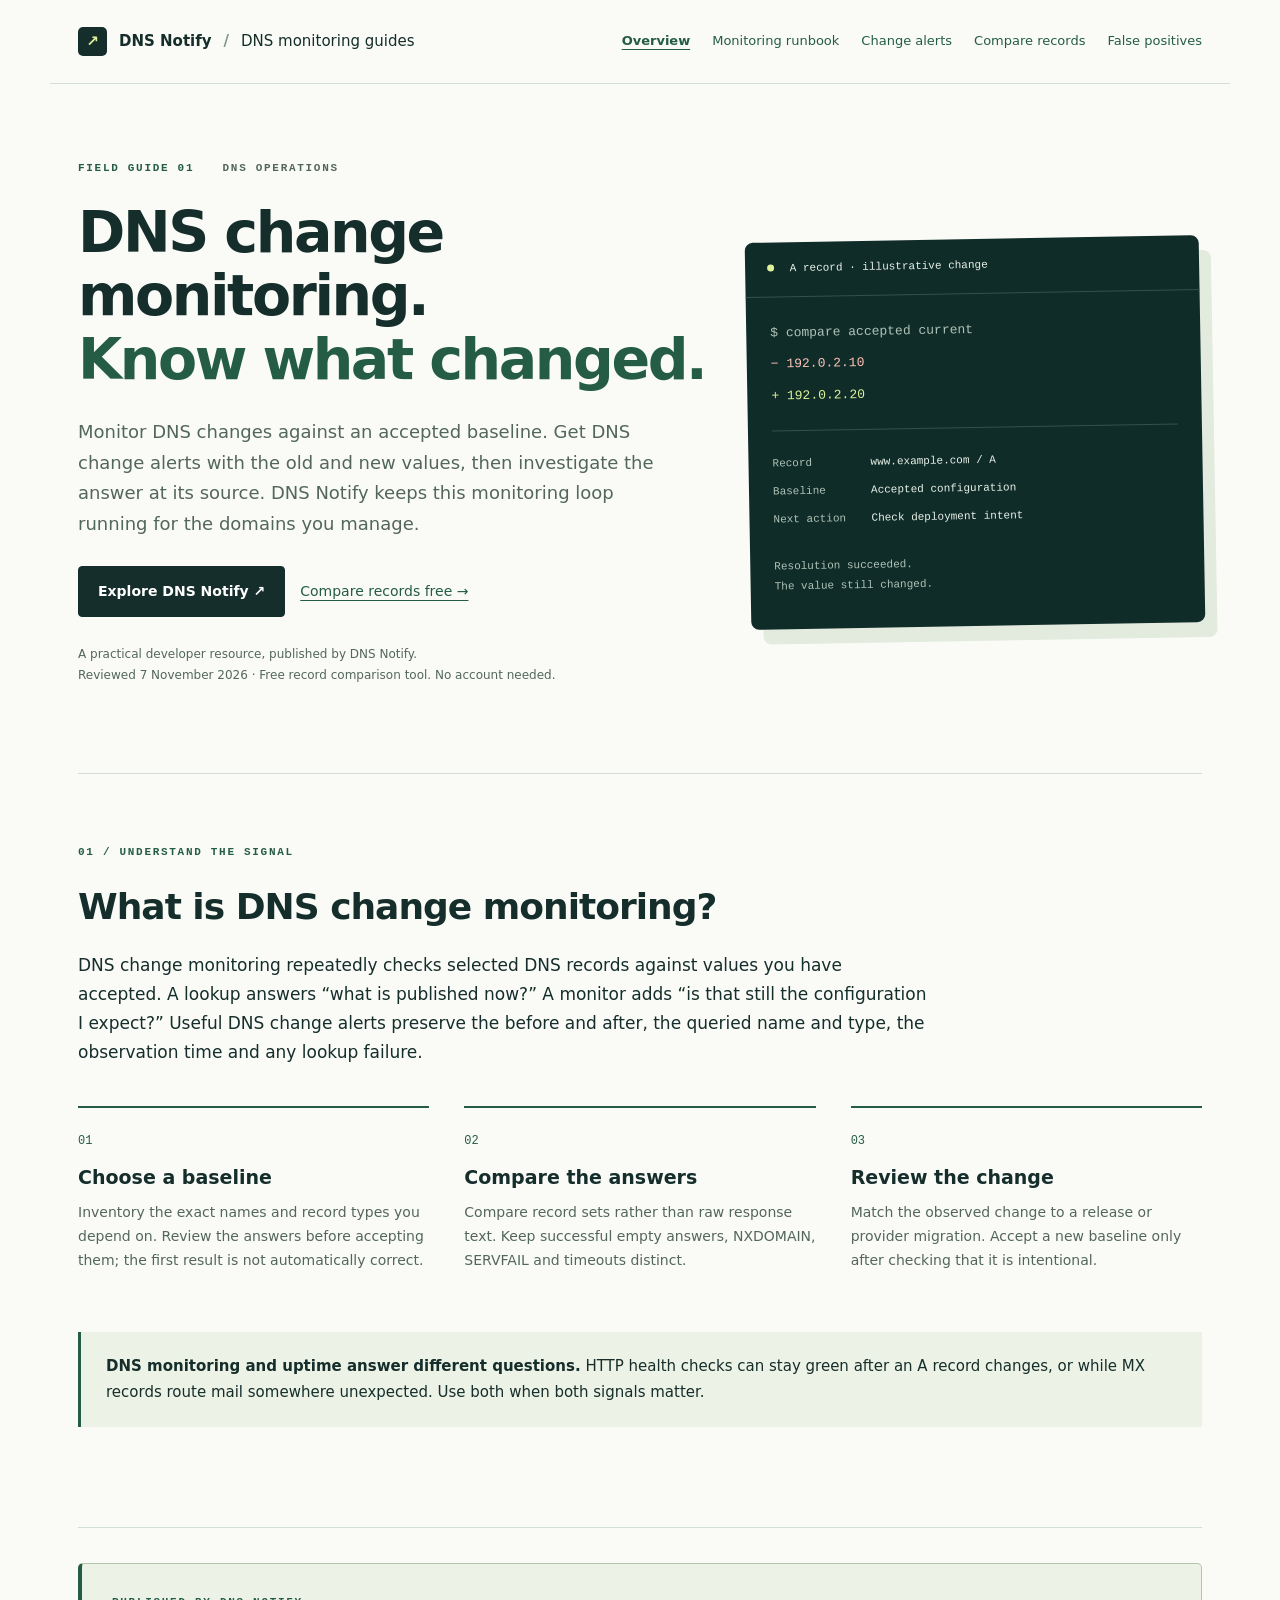
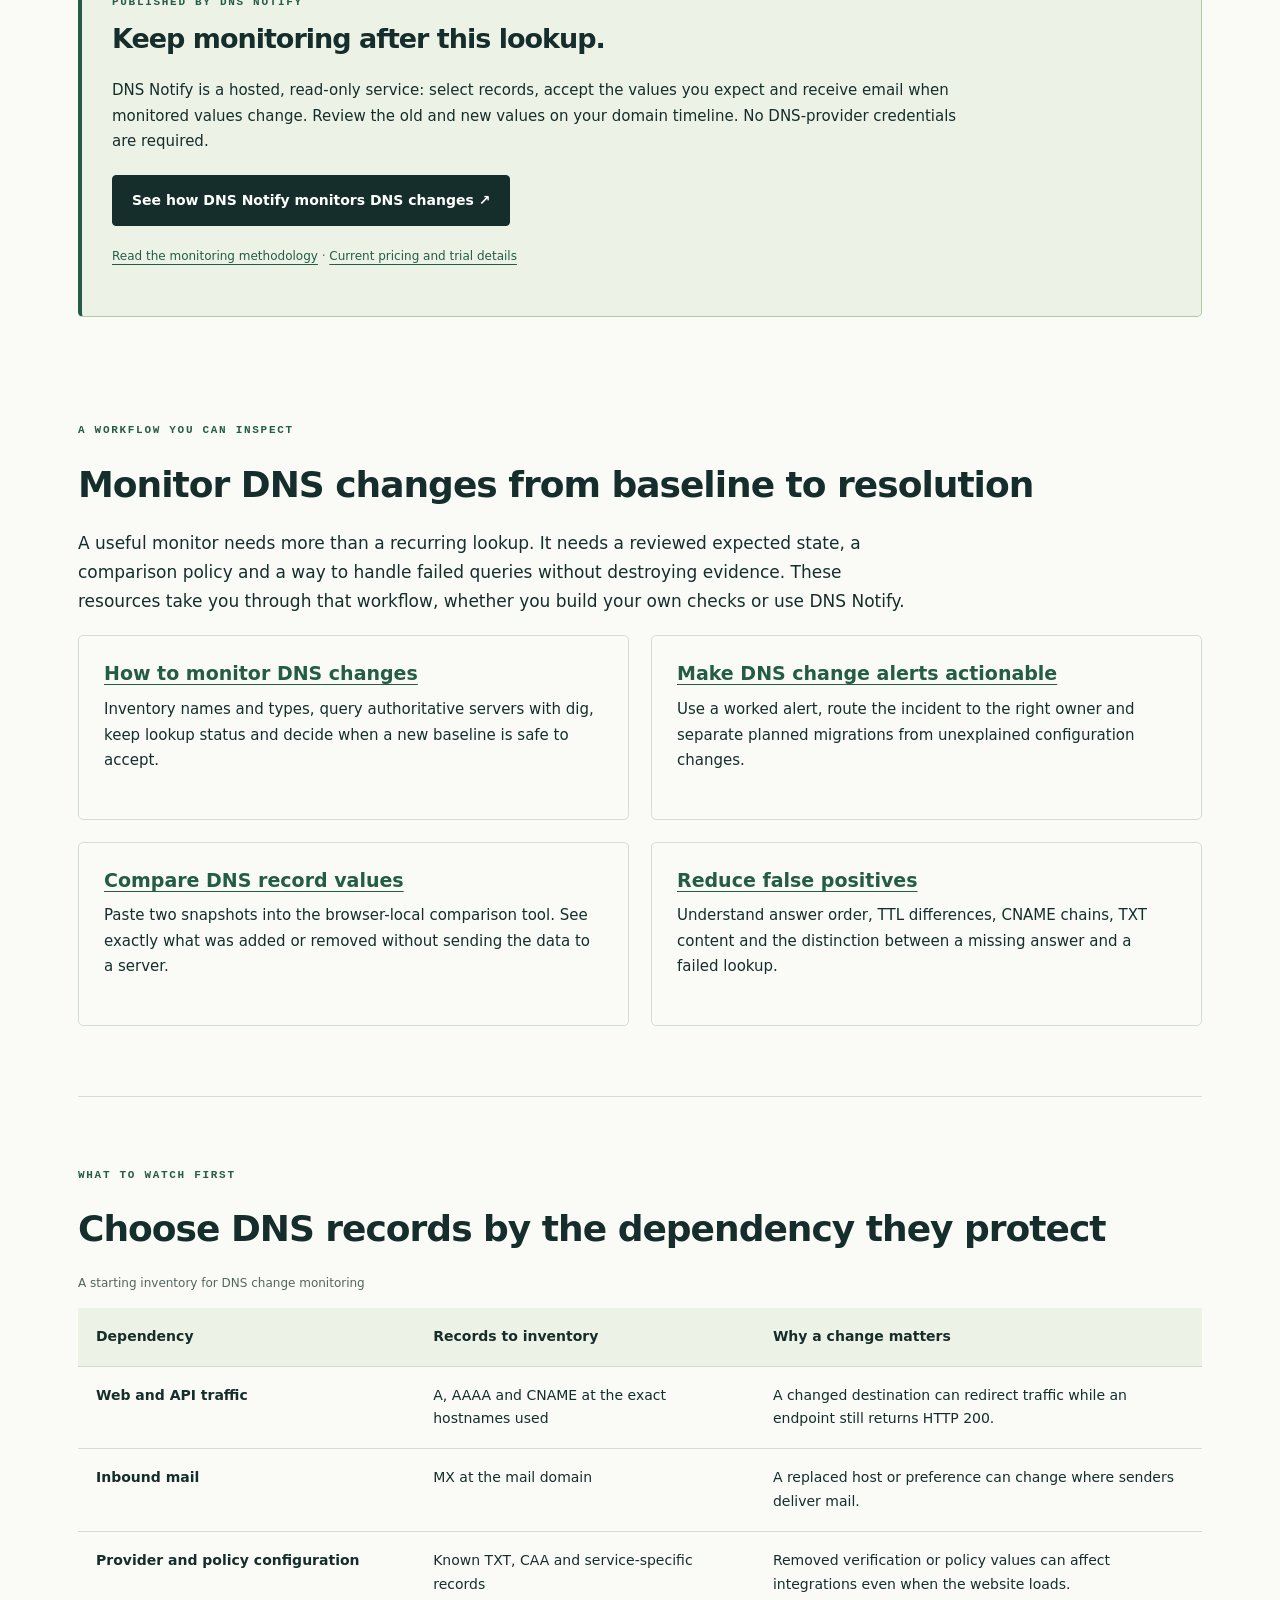
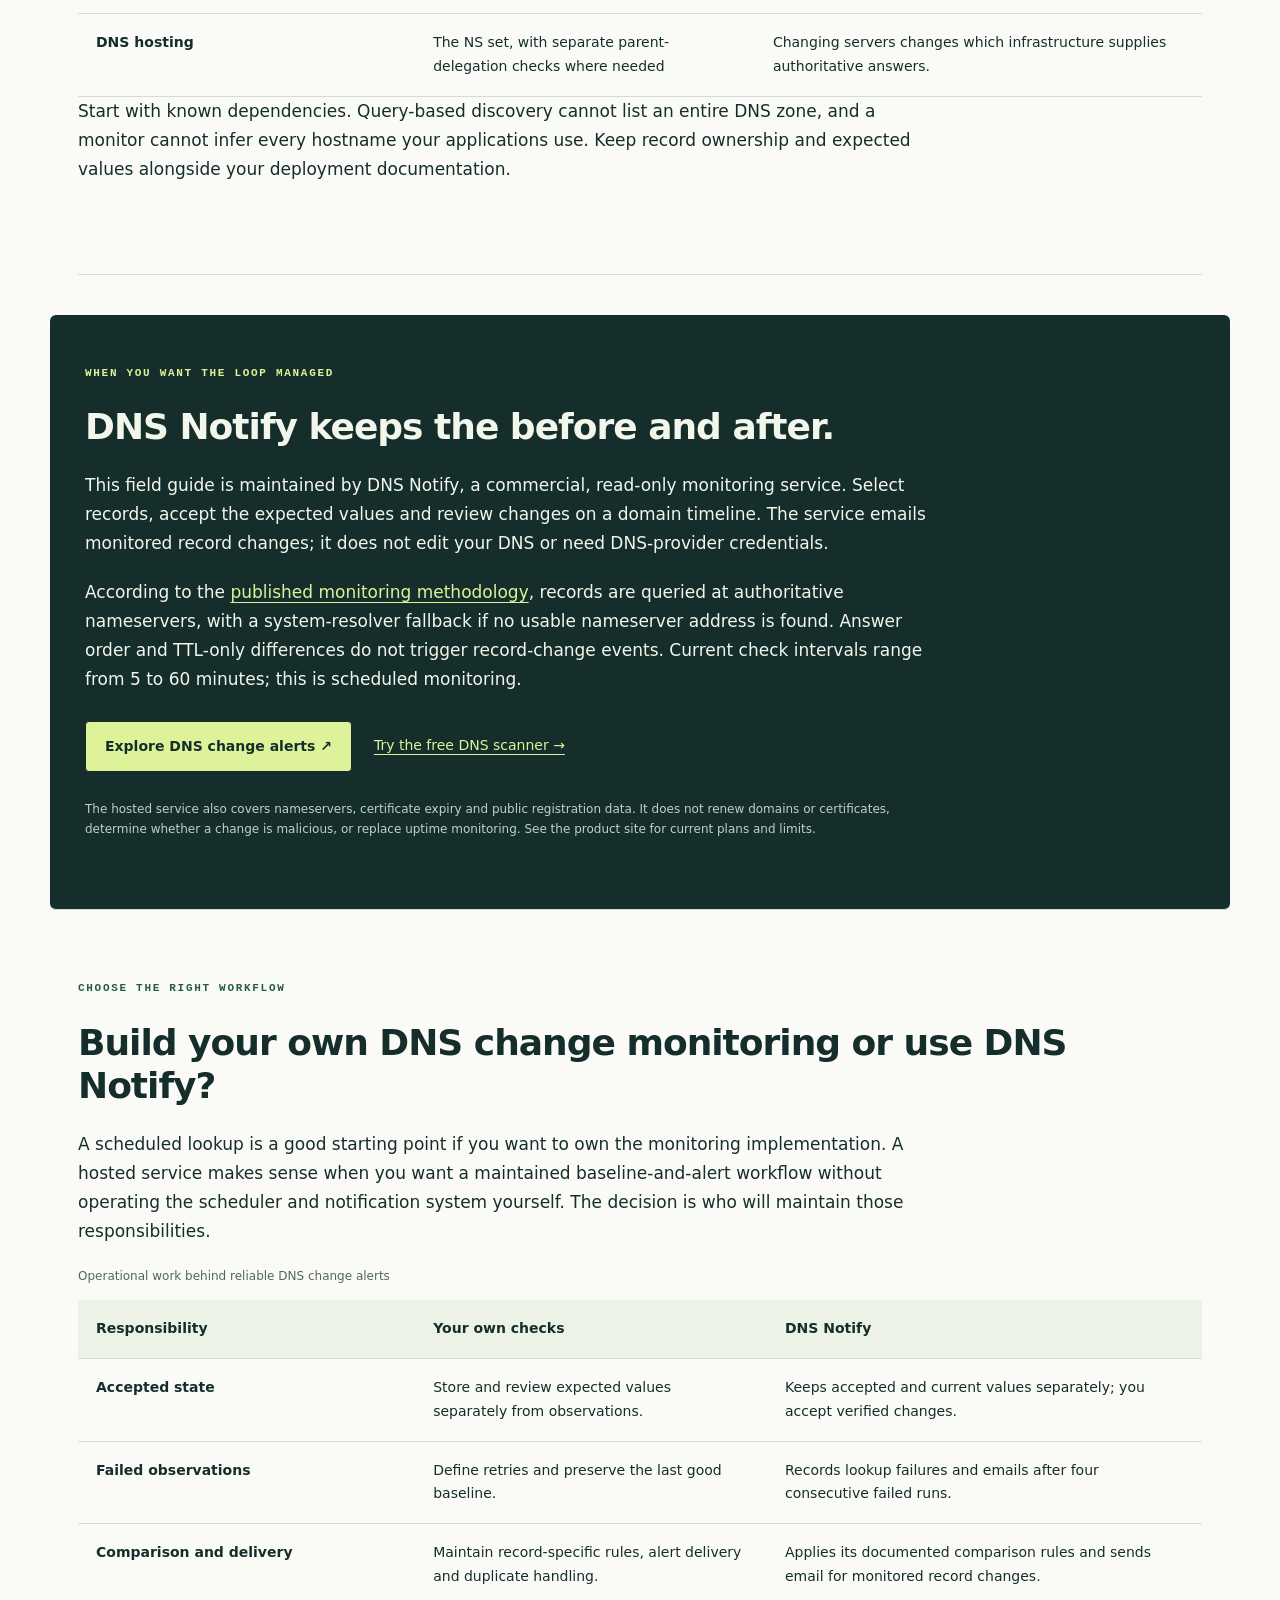
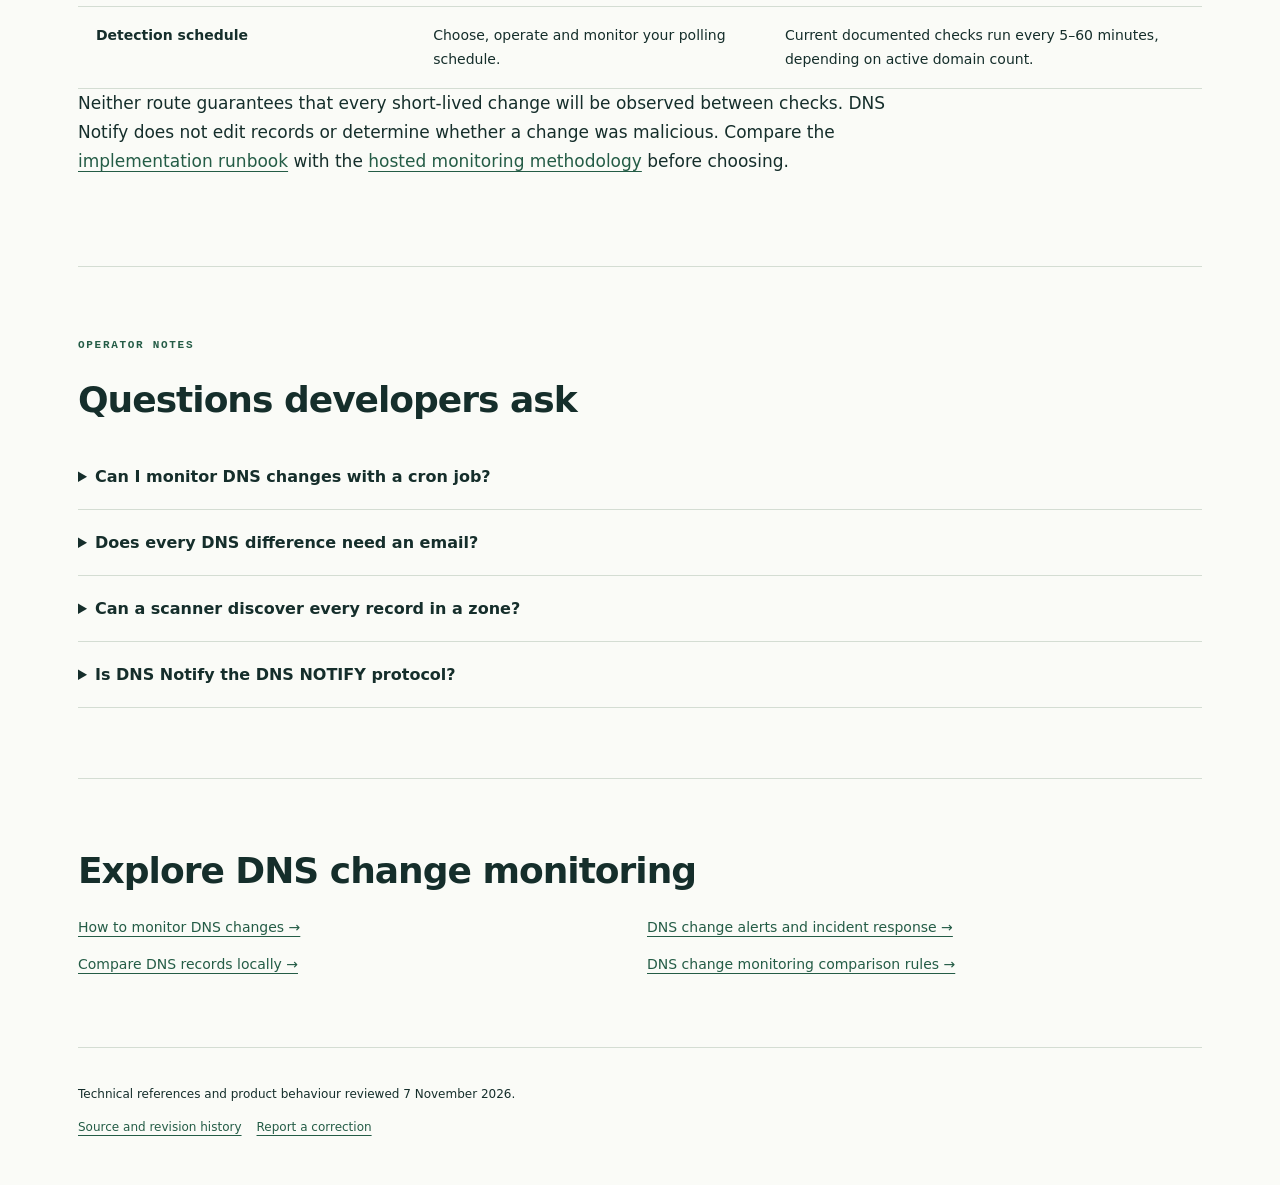
==== commit c9223420: "Remove requested footer attribution, privacy link and disclosure" ====
--- a/index.html
+++ b/index.html
@@ -1,2 +1,2 @@
 <!doctype html><html lang="en-GB"><head><meta charset="utf-8"><meta name="viewport" content="width=device-width,initial-scale=1"><title>DNS Change Monitoring &amp; DNS Change Alerts | DNS Notify</title><meta name="description" content="DNS change monitoring for developers: compare records, monitor DNS changes at authoritative servers and get useful DNS change alerts with DNS Notify."><meta name="robots" content="index,follow,max-image-preview:large"><meta name="theme-color" content="#102c29"><meta name="referrer" content="strict-origin-when-cross-origin"><link rel="canonical" href="https://dns-change-monitoring.github.io/"><link rel="icon" href="/favicon.svg" type="image/svg+xml"><link rel="stylesheet" href="/style.css"><style>header{flex-wrap:wrap}nav{flex-wrap:wrap;gap:13px 22px}nav a[aria-current="page"]{text-decoration:underline;font-weight:700}.breadcrumb{padding:24px 0 0;font-size:12px;color:var(--muted)}.article-head{max-width:900px;padding:45px 0 35px}.article-head h1{font-size:clamp(35px,4vw,53px)}.article-head .lede{max-width:800px}.conversion{padding:30px;margin:35px 0;border:1px solid #b4c5a8;border-left:4px solid var(--green);border-radius:5px}.conversion h2{font-size:27px}.conversion .eyebrow{margin-bottom:12px}.conversion p{max-width:850px}.guide-card{padding:25px;border:1px solid var(--line);border-radius:5px}.guide-card h3{margin-top:0}.guide-card p{font-size:15px}.guide-cards{display:grid;grid-template-columns:1fr 1fr;gap:22px}.answer{font-size:19px;max-width:850px}.reviewed{font-size:12px;color:var(--muted)}.article-head+.conversion{margin-top:0}.hero .actions{gap:15px}.hero{gap:35px}.fixture-list dt{font-weight:650;margin-top:20px}.fixture-list dd{margin:5px 0 15px}.workbench{margin-top:20px}section{scroll-margin-top:20px}.sources{font-size:14px}.sources li{margin-bottom:8px}@media(max-width:700px){.guide-cards{grid-template-columns:1fr}header{gap:16px}nav{font-size:12px;gap:10px 18px}.conversion{padding:23px}.article-head{padding-top:30px}.hero .button{max-width:100%}}</style><meta property="og:type" content="website"><meta property="og:locale" content="en_GB"><meta property="og:site_name" content="DNS Change Monitoring · DNS Notify"><meta property="og:title" content="DNS Change Monitoring &amp; DNS Change Alerts | DNS Notify"><meta property="og:description" content="DNS change monitoring for developers: compare records, monitor DNS changes at authoritative servers and get useful DNS change alerts with DNS Notify."><meta property="og:url" content="https://dns-change-monitoring.github.io/"><meta property="og:image" content="https://dns-change-monitoring.github.io/social-card.png"><meta property="og:image:type" content="image/png"><meta property="og:image:width" content="1200"><meta property="og:image:height" content="630"><meta property="og:image:alt" content="DNS change monitoring by DNS Notify: baseline, compare, investigate."><meta name="twitter:card" content="summary_large_image"><meta name="twitter:title" content="DNS Change Monitoring &amp; DNS Change Alerts | DNS Notify"><meta name="twitter:description" content="DNS change monitoring for developers: compare records, monitor DNS changes at authoritative servers and get useful DNS change alerts with DNS Notify."><meta name="twitter:image" content="https://dns-change-monitoring.github.io/social-card.png"><meta name="twitter:image:alt" content="DNS change monitoring developer resources by DNS Notify."><script type="application/ld+json">{"@context": "https://schema.org", "@graph": [{"@type": "Organization", "@id": "https://dnsnotify.com/#organization", "name": "DNS Notify", "url": "https://dnsnotify.com/", "sameAs": ["https://github.com/dnsnotify"]}, {"@type": "WebSite", "@id": "https://dns-change-monitoring.github.io/#website", "url": "https://dns-change-monitoring.github.io/", "name": "DNS Change Monitoring by DNS Notify", "publisher": {"@id": "https://dnsnotify.com/#organization"}}, {"@type": "TechArticle", "@id": "https://dns-change-monitoring.github.io/#article", "headline": "DNS change monitoring", "description": "DNS change monitoring for developers: compare records, monitor DNS changes at authoritative servers and get useful DNS change alerts with DNS Notify.", "url": "https://dns-change-monitoring.github.io/", "mainEntityOfPage": "https://dns-change-monitoring.github.io/", "inLanguage": "en-GB", "datePublished": "2026-11-07", "dateModified": "2026-11-07", "author": {"@id": "https://dnsnotify.com/#organization"}, "publisher": {"@id": "https://dnsnotify.com/#organization"}, "image": "https://dns-change-monitoring.github.io/social-card.png", "isPartOf": {"@id": "https://dns-change-monitoring.github.io/#website"}}]}</script></head><body><a class="skip" href="#main">Skip to content</a><header><a class="brand" href="/"><span class="mark" aria-hidden="true">↗</span> DNS Notify <span class="divider">/</span><span>DNS monitoring guides</span></a><nav aria-label="Main"><a href="/" aria-current="page">Overview</a><a href="/how-to-monitor-dns-changes/">Monitoring runbook</a><a href="/dns-change-alerts/">Change alerts</a><a href="/compare-dns-records/">Compare records</a><a href="/dns-monitoring-false-positives/">False positives</a></nav></header><main id="main"><section class="hero" aria-labelledby="title"><div><p class="eyebrow">FIELD GUIDE 01 <span>DNS OPERATIONS</span></p><h1 id="title">DNS change monitoring.<br><em>Know what changed.</em></h1><p class="lede">Monitor DNS changes against an accepted baseline. Get DNS change alerts with the old and new values, then investigate the answer at its source. DNS Notify keeps this monitoring loop running for the domains you manage.</p><div class="actions"><a class="button" href="https://dnsnotify.com/dns-change-monitoring/?utm_source=github-pages&amp;utm_medium=referral&amp;utm_campaign=dns-change-monitoring">Explore DNS Notify ↗</a><a href="/compare-dns-records/">Compare records free →</a></div><p class="small">A practical developer resource, published by DNS Notify.<br>Reviewed <time datetime="2026-11-07">7 November 2026</time> · Free record comparison tool. No account needed.</p></div><figure class="terminal"><figcaption><span class="dot"></span> A record · illustrative change</figcaption><div class="terminal-body"><p class="muted">$ compare accepted current</p><p class="removed">− 192.0.2.10</p><p class="added">+ 192.0.2.20</p><hr><dl><dt>Record</dt><dd>www.example.com / A</dd><dt>Baseline</dt><dd>Accepted configuration</dd><dt>Next action</dt><dd>Check deployment intent</dd></dl><p class="terminal-note">Resolution succeeded.<br>The value still changed.</p></div></figure></section><section id="model"><p class="eyebrow">01 / UNDERSTAND THE SIGNAL</p><h2>What is DNS change monitoring?</h2><p>DNS change monitoring repeatedly checks selected DNS records against values you have accepted. A lookup answers “what is published now?” A monitor adds “is that still the configuration I expect?” Useful DNS change alerts preserve the before and after, the queried name and type, the observation time and any lookup failure.</p><div class="steps"><article><span>01</span><h3>Choose a baseline</h3><p>Inventory the exact names and record types you depend on. Review the answers before accepting them; the first result is not automatically correct.</p></article><article><span>02</span><h3>Compare the answers</h3><p>Compare record sets rather than raw response text. Keep successful empty answers, NXDOMAIN, SERVFAIL and timeouts distinct.</p></article><article><span>03</span><h3>Review the change</h3><p>Match the observed change to a release or provider migration. Accept a new baseline only after checking that it is intentional.</p></article></div><aside><strong>DNS monitoring and uptime answer different questions.</strong> HTTP health checks can stay green after an A record changes, or while MX records route mail somewhere unexpected. Use both when both signals matter.</aside></section><aside class="conversion"><p class="eyebrow">PUBLISHED BY DNS NOTIFY</p><h2>Keep monitoring after this lookup.</h2><p>DNS Notify is a hosted, read-only service: select records, accept the values you expect and receive email when monitored values change. Review the old and new values on your domain timeline. No DNS-provider credentials are required.</p><p><a class="button" href="https://dnsnotify.com/dns-change-monitoring/?utm_source=github-pages&amp;utm_medium=referral&amp;utm_campaign=dns-change-monitoring">See how DNS Notify monitors DNS changes ↗</a></p><p class="small"><a href="https://dnsnotify.com/methodology/">Read the monitoring methodology</a> · <a href="https://dnsnotify.com/?utm_source=github-pages&amp;utm_medium=referral&amp;utm_campaign=dns-change-monitoring#pricing">Current pricing and trial details</a></p></aside><section id="runbook"><p class="eyebrow">A WORKFLOW YOU CAN INSPECT</p><h2>Monitor DNS changes from baseline to resolution</h2><p>A useful monitor needs more than a recurring lookup. It needs a reviewed expected state, a comparison policy and a way to handle failed queries without destroying evidence. These resources take you through that workflow, whether you build your own checks or use DNS Notify.</p><div class="guide-cards"><article class="guide-card"><h3><a href="/how-to-monitor-dns-changes/">How to monitor DNS changes</a></h3><p>Inventory names and types, query authoritative servers with dig, keep lookup status and decide when a new baseline is safe to accept.</p></article><article class="guide-card" id="alerts"><h3><a href="/dns-change-alerts/">Make DNS change alerts actionable</a></h3><p>Use a worked alert, route the incident to the right owner and separate planned migrations from unexplained configuration changes.</p></article><article class="guide-card" id="compare"><h3><a href="/compare-dns-records/">Compare DNS record values</a></h3><p>Paste two snapshots into the browser-local comparison tool. See exactly what was added or removed without sending the data to a server.</p></article><article class="guide-card"><h3><a href="/dns-monitoring-false-positives/">Reduce false positives</a></h3><p>Understand answer order, TTL differences, CNAME chains, TXT content and the distinction between a missing answer and a failed lookup.</p></article></div></section>
-<section><p class="eyebrow">WHAT TO WATCH FIRST</p><h2>Choose DNS records by the dependency they protect</h2><div class="table-wrap"><table><caption>A starting inventory for DNS change monitoring</caption><thead><tr><th scope="col">Dependency</th><th scope="col">Records to inventory</th><th scope="col">Why a change matters</th></tr></thead><tbody><tr><th scope="row">Web and API traffic</th><td>A, AAAA and CNAME at the exact hostnames used</td><td>A changed destination can redirect traffic while an endpoint still returns HTTP 200.</td></tr><tr><th scope="row">Inbound mail</th><td>MX at the mail domain</td><td>A replaced host or preference can change where senders deliver mail.</td></tr><tr><th scope="row">Provider and policy configuration</th><td>Known TXT, CAA and service-specific records</td><td>Removed verification or policy values can affect integrations even when the website loads.</td></tr><tr><th scope="row">DNS hosting</th><td>The NS set, with separate parent-delegation checks where needed</td><td>Changing servers changes which infrastructure supplies authoritative answers.</td></tr></tbody></table></div><p>Start with known dependencies. Query-based discovery cannot list an entire DNS zone, and a monitor cannot infer every hostname your applications use. Keep record ownership and expected values alongside your deployment documentation.</p></section><section class="product" id="dns-notify"><p class="eyebrow">WHEN YOU WANT THE LOOP MANAGED</p><h2>DNS Notify keeps the before and after.</h2><p>This field guide is maintained by DNS Notify, a commercial, read-only monitoring service. Select records, accept the expected values and review changes on a domain timeline. The service emails monitored record changes; it does not edit your DNS or need DNS-provider credentials.</p><p>According to the <a href="https://dnsnotify.com/methodology/">published monitoring methodology</a>, records are queried at authoritative nameservers, with a system-resolver fallback if no usable nameserver address is found. Answer order and TTL-only differences do not trigger record-change events. Current check intervals range from 5 to 60 minutes; this is scheduled monitoring.</p><div class="actions"><a class="button" href="https://dnsnotify.com/dns-change-monitoring/?utm_source=github-pages&amp;utm_medium=referral&amp;utm_campaign=dns-change-monitoring">Explore DNS change alerts ↗</a><a href="https://dnsnotify.com/dns-scanner/?utm_source=github-pages&amp;utm_medium=referral&amp;utm_campaign=dns-change-monitoring">Try the free DNS scanner →</a></div><p class="small">The hosted service also covers nameservers, certificate expiry and public registration data. It does not renew domains or certificates, determine whether a change is malicious, or replace uptime monitoring. See the product site for current plans and limits.</p></section><section id="choose-monitoring"><p class="eyebrow">CHOOSE THE RIGHT WORKFLOW</p><h2>Build your own DNS change monitoring or use DNS Notify?</h2><p>A scheduled lookup is a good starting point if you want to own the monitoring implementation. A hosted service makes sense when you want a maintained baseline-and-alert workflow without operating the scheduler and notification system yourself. The decision is who will maintain those responsibilities.</p><div class="table-wrap"><table><caption>Operational work behind reliable DNS change alerts</caption><thead><tr><th scope="col">Responsibility</th><th scope="col">Your own checks</th><th scope="col">DNS Notify</th></tr></thead><tbody><tr><th scope="row">Accepted state</th><td>Store and review expected values separately from observations.</td><td>Keeps accepted and current values separately; you accept verified changes.</td></tr><tr><th scope="row">Failed observations</th><td>Define retries and preserve the last good baseline.</td><td>Records lookup failures and emails after four consecutive failed runs.</td></tr><tr><th scope="row">Comparison and delivery</th><td>Maintain record-specific rules, alert delivery and duplicate handling.</td><td>Applies its documented comparison rules and sends email for monitored record changes.</td></tr><tr><th scope="row">Detection schedule</th><td>Choose, operate and monitor your polling schedule.</td><td>Current documented checks run every 5–60 minutes, depending on active domain count.</td></tr></tbody></table></div><p>Neither route guarantees that every short-lived change will be observed between checks. DNS Notify does not edit records or determine whether a change was malicious. Compare the <a href="/how-to-monitor-dns-changes/">implementation runbook</a> with the <a href="https://dnsnotify.com/methodology/">hosted monitoring methodology</a> before choosing.</p></section><section id="questions"><p class="eyebrow">OPERATOR NOTES</p><h2>Questions developers ask</h2><details><summary>Can I monitor DNS changes with a cron job?</summary><p>Yes. Schedule authoritative queries, check their status, normalize each record type and compare successful answers against a reviewed baseline. You also need durable state, failure handling and alert delivery. The <a href="/how-to-monitor-dns-changes/">lookup runbook</a> is a diagnostic starting point, not a production monitoring daemon.</p></details><details><summary>Does every DNS difference need an email?</summary><p>No. Reordered values and changing cache TTLs can produce text differences without a configuration change. Define record-specific comparison rules, distinguish errors from missing records, and decide when a repeated failure deserves escalation.</p></details><details><summary>Can a scanner discover every record in a zone?</summary><p>No. Query-based discovery only finds the names it asks for. Inventory your applications and providers, include known subdomains and DKIM selectors, and use an authorized zone export where available.</p></details><details><summary>Is DNS Notify the DNS NOTIFY protocol?</summary><p>No. The hosted product is separate from the primary-to-secondary DNS notification mechanism in <a href="https://www.rfc-editor.org/rfc/rfc1996.html">RFC 1996</a>. This guide discusses observing public DNS changes.</p></details></section><section class="references"><h2>Explore DNS change monitoring</h2><div class="links"><a href="/how-to-monitor-dns-changes/">How to monitor DNS changes →</a><a href="/dns-change-alerts/">DNS change alerts and incident response →</a><a href="/compare-dns-records/">Compare DNS records locally →</a><a href="/dns-monitoring-false-positives/">DNS change monitoring comparison rules →</a></div></section></main><footer><p>Published and maintained by <a href="https://dnsnotify.com/about/">DNS Notify</a>. Technical references and product behaviour reviewed <time datetime="2026-11-07">7 November 2026</time>.</p><p><a href="https://github.com/dns-change-monitoring/dns-change-monitoring.github.io">Source and revision history</a><a href="https://github.com/dns-change-monitoring/dns-change-monitoring.github.io/issues">Report a correction</a><a href="https://dnsnotify.com/p/privacy">Product privacy policy</a></p><p class="small">DNS Notify publishes these developer resources and also sells the hosted monitoring service linked here. This site uses no analytics, external fonts or cookies. The comparison tool runs locally; GitHub Pages hosts the site. Illustrative records use documentation domains and addresses.</p></footer></body></html>
+<section><p class="eyebrow">WHAT TO WATCH FIRST</p><h2>Choose DNS records by the dependency they protect</h2><div class="table-wrap"><table><caption>A starting inventory for DNS change monitoring</caption><thead><tr><th scope="col">Dependency</th><th scope="col">Records to inventory</th><th scope="col">Why a change matters</th></tr></thead><tbody><tr><th scope="row">Web and API traffic</th><td>A, AAAA and CNAME at the exact hostnames used</td><td>A changed destination can redirect traffic while an endpoint still returns HTTP 200.</td></tr><tr><th scope="row">Inbound mail</th><td>MX at the mail domain</td><td>A replaced host or preference can change where senders deliver mail.</td></tr><tr><th scope="row">Provider and policy configuration</th><td>Known TXT, CAA and service-specific records</td><td>Removed verification or policy values can affect integrations even when the website loads.</td></tr><tr><th scope="row">DNS hosting</th><td>The NS set, with separate parent-delegation checks where needed</td><td>Changing servers changes which infrastructure supplies authoritative answers.</td></tr></tbody></table></div><p>Start with known dependencies. Query-based discovery cannot list an entire DNS zone, and a monitor cannot infer every hostname your applications use. Keep record ownership and expected values alongside your deployment documentation.</p></section><section class="product" id="dns-notify"><p class="eyebrow">WHEN YOU WANT THE LOOP MANAGED</p><h2>DNS Notify keeps the before and after.</h2><p>This field guide is maintained by DNS Notify, a commercial, read-only monitoring service. Select records, accept the expected values and review changes on a domain timeline. The service emails monitored record changes; it does not edit your DNS or need DNS-provider credentials.</p><p>According to the <a href="https://dnsnotify.com/methodology/">published monitoring methodology</a>, records are queried at authoritative nameservers, with a system-resolver fallback if no usable nameserver address is found. Answer order and TTL-only differences do not trigger record-change events. Current check intervals range from 5 to 60 minutes; this is scheduled monitoring.</p><div class="actions"><a class="button" href="https://dnsnotify.com/dns-change-monitoring/?utm_source=github-pages&amp;utm_medium=referral&amp;utm_campaign=dns-change-monitoring">Explore DNS change alerts ↗</a><a href="https://dnsnotify.com/dns-scanner/?utm_source=github-pages&amp;utm_medium=referral&amp;utm_campaign=dns-change-monitoring">Try the free DNS scanner →</a></div><p class="small">The hosted service also covers nameservers, certificate expiry and public registration data. It does not renew domains or certificates, determine whether a change is malicious, or replace uptime monitoring. See the product site for current plans and limits.</p></section><section id="choose-monitoring"><p class="eyebrow">CHOOSE THE RIGHT WORKFLOW</p><h2>Build your own DNS change monitoring or use DNS Notify?</h2><p>A scheduled lookup is a good starting point if you want to own the monitoring implementation. A hosted service makes sense when you want a maintained baseline-and-alert workflow without operating the scheduler and notification system yourself. The decision is who will maintain those responsibilities.</p><div class="table-wrap"><table><caption>Operational work behind reliable DNS change alerts</caption><thead><tr><th scope="col">Responsibility</th><th scope="col">Your own checks</th><th scope="col">DNS Notify</th></tr></thead><tbody><tr><th scope="row">Accepted state</th><td>Store and review expected values separately from observations.</td><td>Keeps accepted and current values separately; you accept verified changes.</td></tr><tr><th scope="row">Failed observations</th><td>Define retries and preserve the last good baseline.</td><td>Records lookup failures and emails after four consecutive failed runs.</td></tr><tr><th scope="row">Comparison and delivery</th><td>Maintain record-specific rules, alert delivery and duplicate handling.</td><td>Applies its documented comparison rules and sends email for monitored record changes.</td></tr><tr><th scope="row">Detection schedule</th><td>Choose, operate and monitor your polling schedule.</td><td>Current documented checks run every 5–60 minutes, depending on active domain count.</td></tr></tbody></table></div><p>Neither route guarantees that every short-lived change will be observed between checks. DNS Notify does not edit records or determine whether a change was malicious. Compare the <a href="/how-to-monitor-dns-changes/">implementation runbook</a> with the <a href="https://dnsnotify.com/methodology/">hosted monitoring methodology</a> before choosing.</p></section><section id="questions"><p class="eyebrow">OPERATOR NOTES</p><h2>Questions developers ask</h2><details><summary>Can I monitor DNS changes with a cron job?</summary><p>Yes. Schedule authoritative queries, check their status, normalize each record type and compare successful answers against a reviewed baseline. You also need durable state, failure handling and alert delivery. The <a href="/how-to-monitor-dns-changes/">lookup runbook</a> is a diagnostic starting point, not a production monitoring daemon.</p></details><details><summary>Does every DNS difference need an email?</summary><p>No. Reordered values and changing cache TTLs can produce text differences without a configuration change. Define record-specific comparison rules, distinguish errors from missing records, and decide when a repeated failure deserves escalation.</p></details><details><summary>Can a scanner discover every record in a zone?</summary><p>No. Query-based discovery only finds the names it asks for. Inventory your applications and providers, include known subdomains and DKIM selectors, and use an authorized zone export where available.</p></details><details><summary>Is DNS Notify the DNS NOTIFY protocol?</summary><p>No. The hosted product is separate from the primary-to-secondary DNS notification mechanism in <a href="https://www.rfc-editor.org/rfc/rfc1996.html">RFC 1996</a>. This guide discusses observing public DNS changes.</p></details></section><section class="references"><h2>Explore DNS change monitoring</h2><div class="links"><a href="/how-to-monitor-dns-changes/">How to monitor DNS changes →</a><a href="/dns-change-alerts/">DNS change alerts and incident response →</a><a href="/compare-dns-records/">Compare DNS records locally →</a><a href="/dns-monitoring-false-positives/">DNS change monitoring comparison rules →</a></div></section></main><footer><p>Technical references and product behaviour reviewed <time datetime="2026-11-07">7 November 2026</time>.</p><p><a href="https://github.com/dns-change-monitoring/dns-change-monitoring.github.io">Source and revision history</a><a href="https://github.com/dns-change-monitoring/dns-change-monitoring.github.io/issues">Report a correction</a></p></footer></body></html>
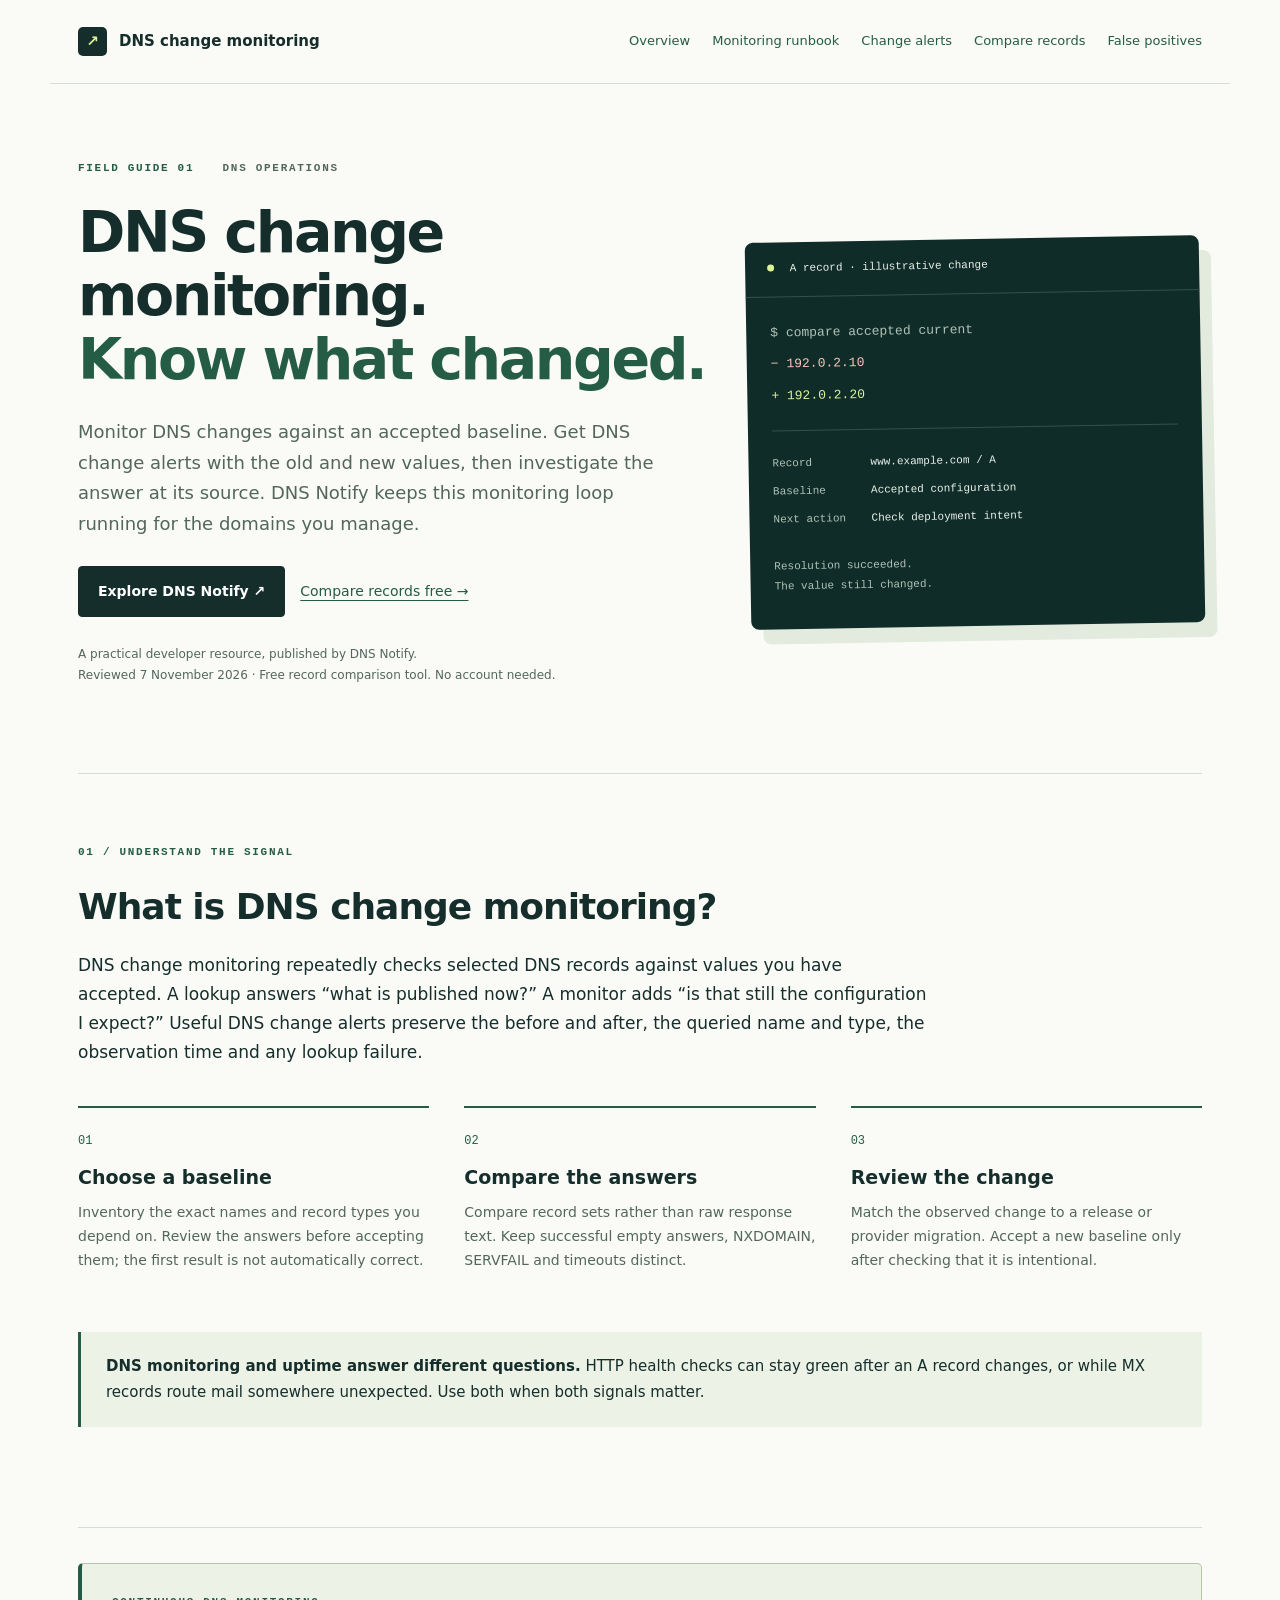
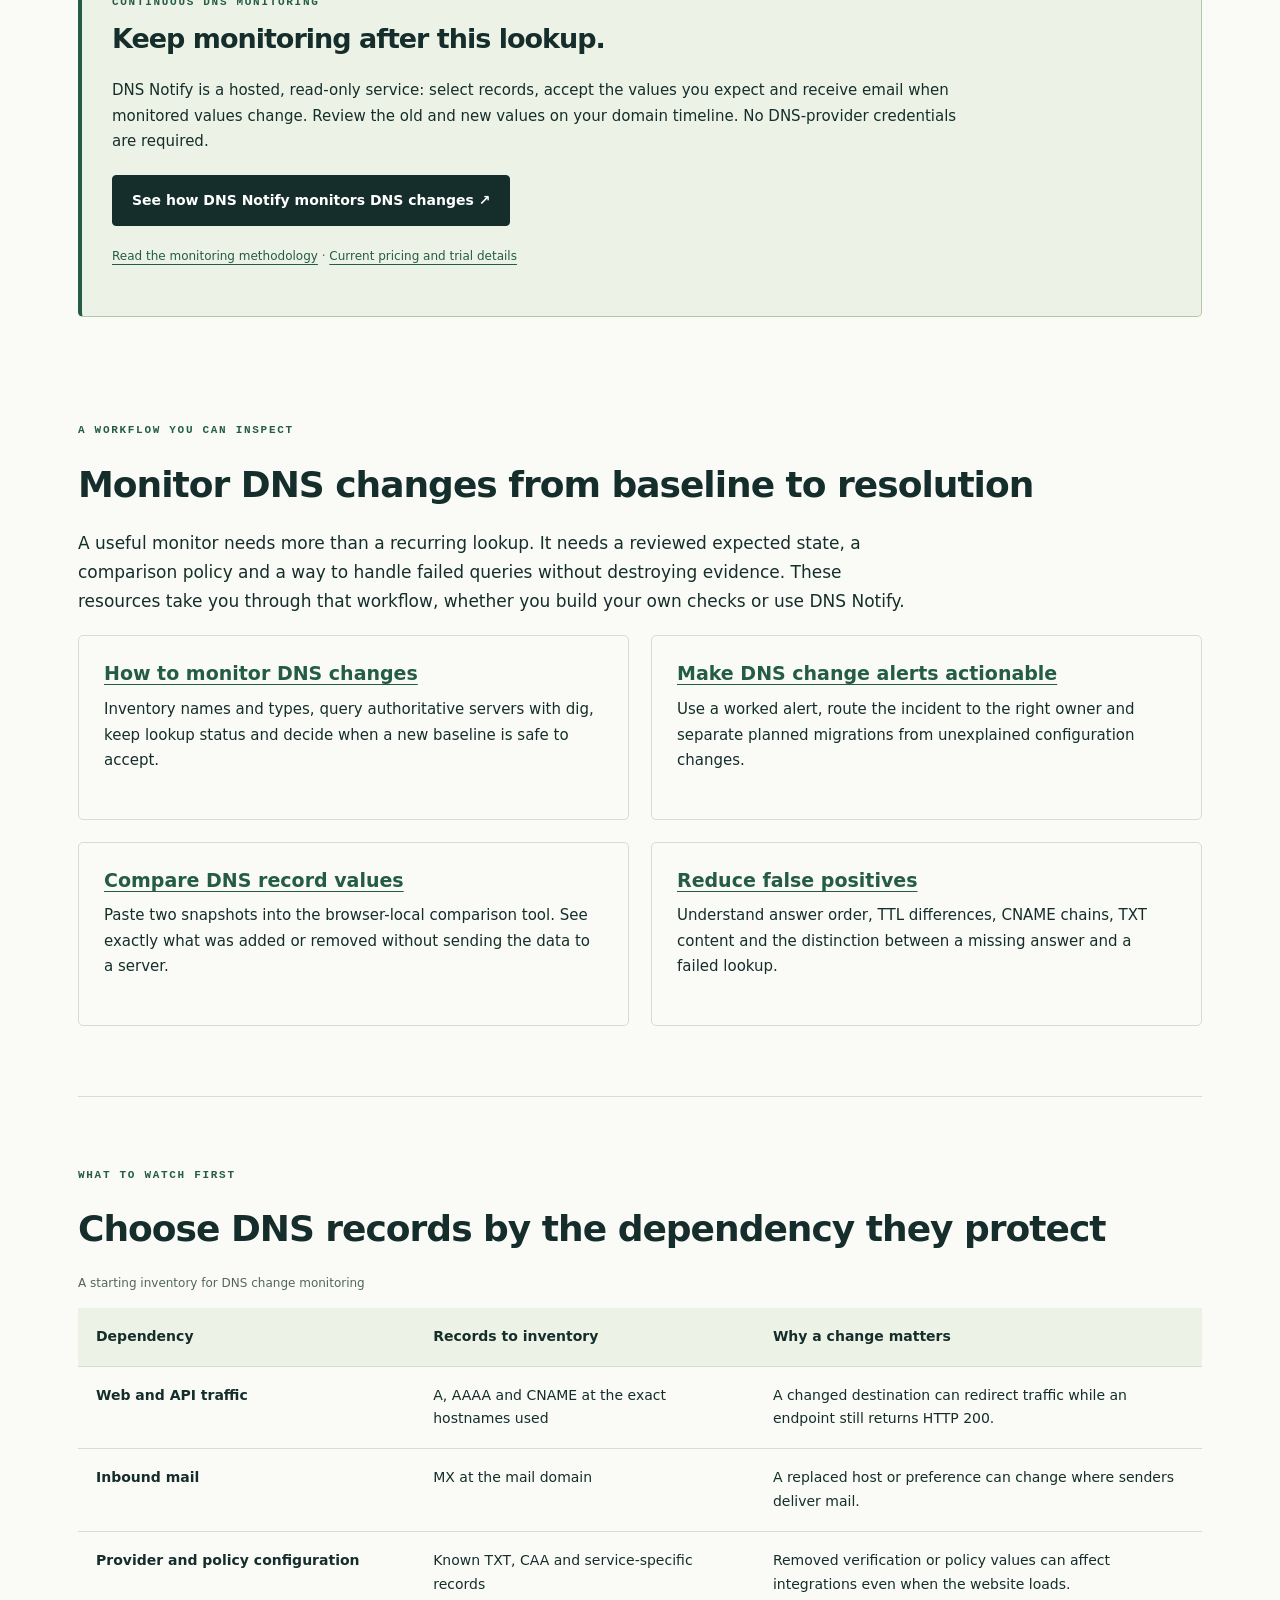
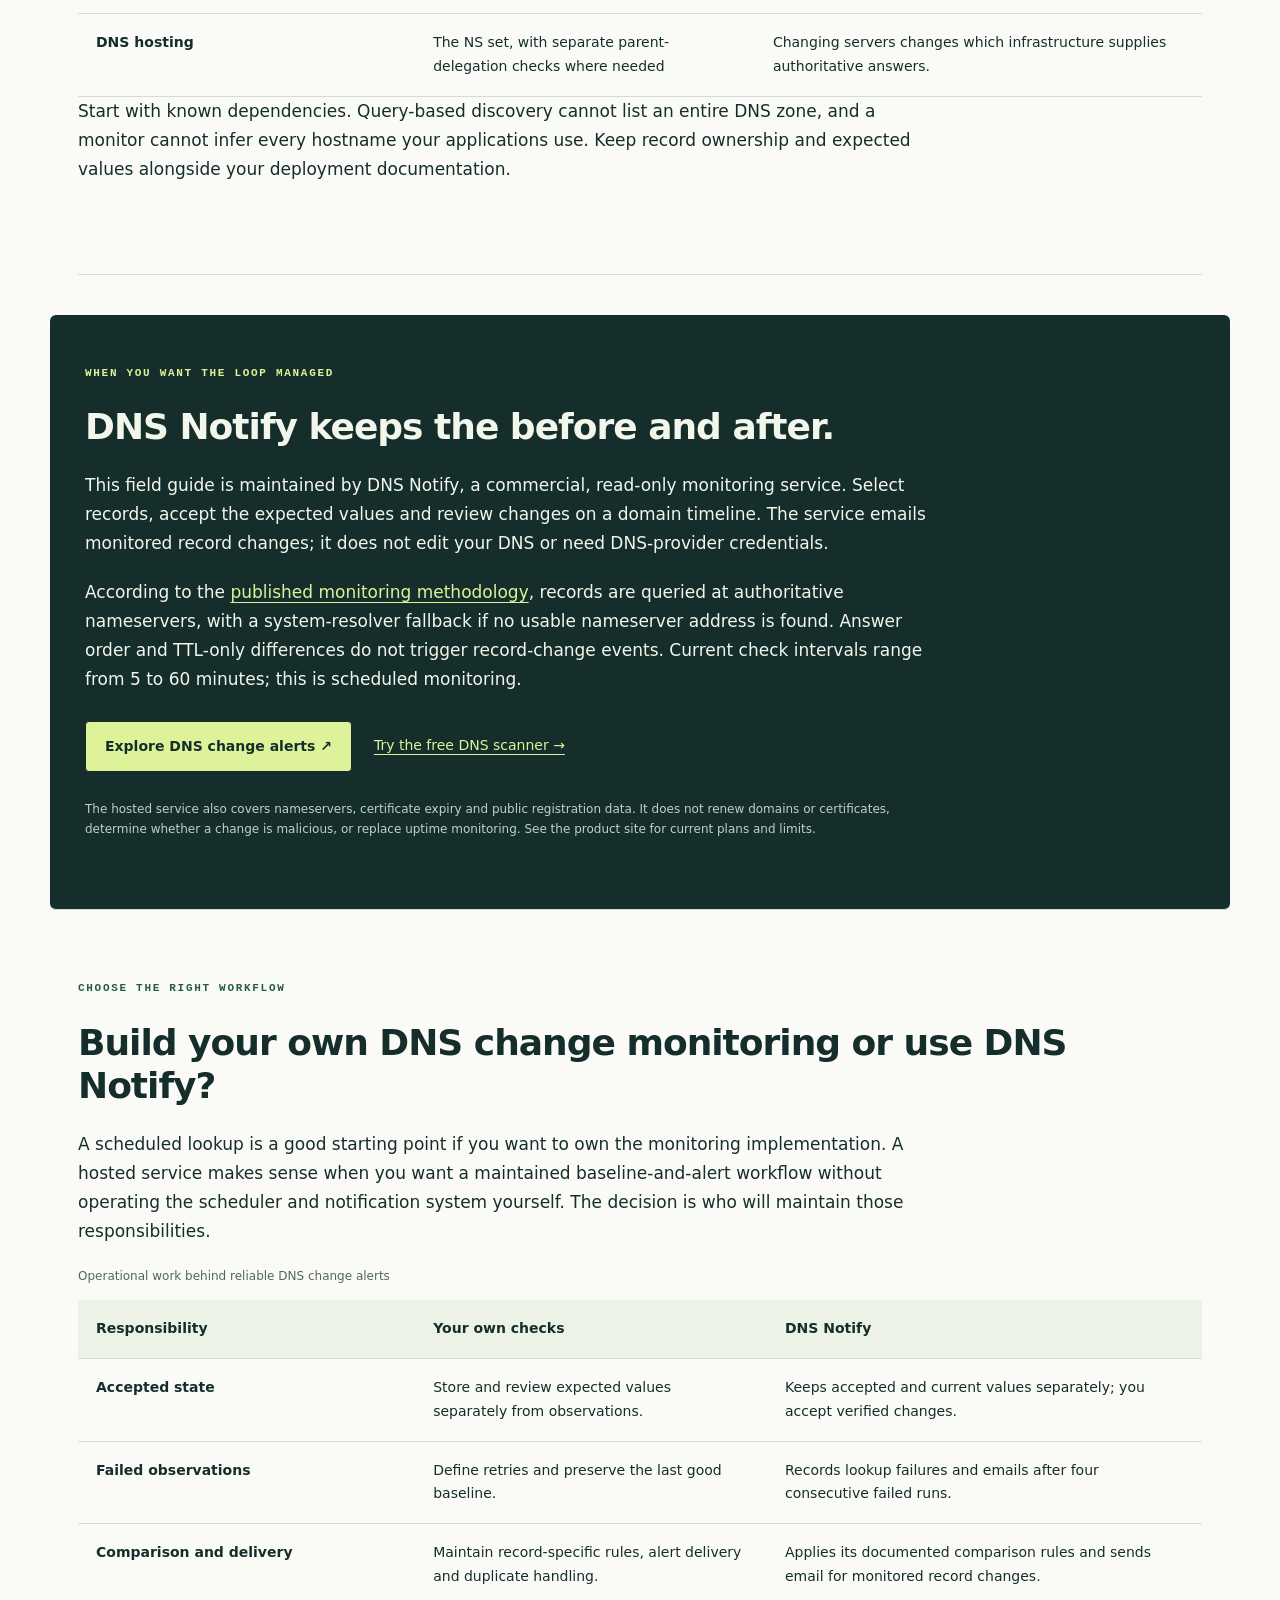
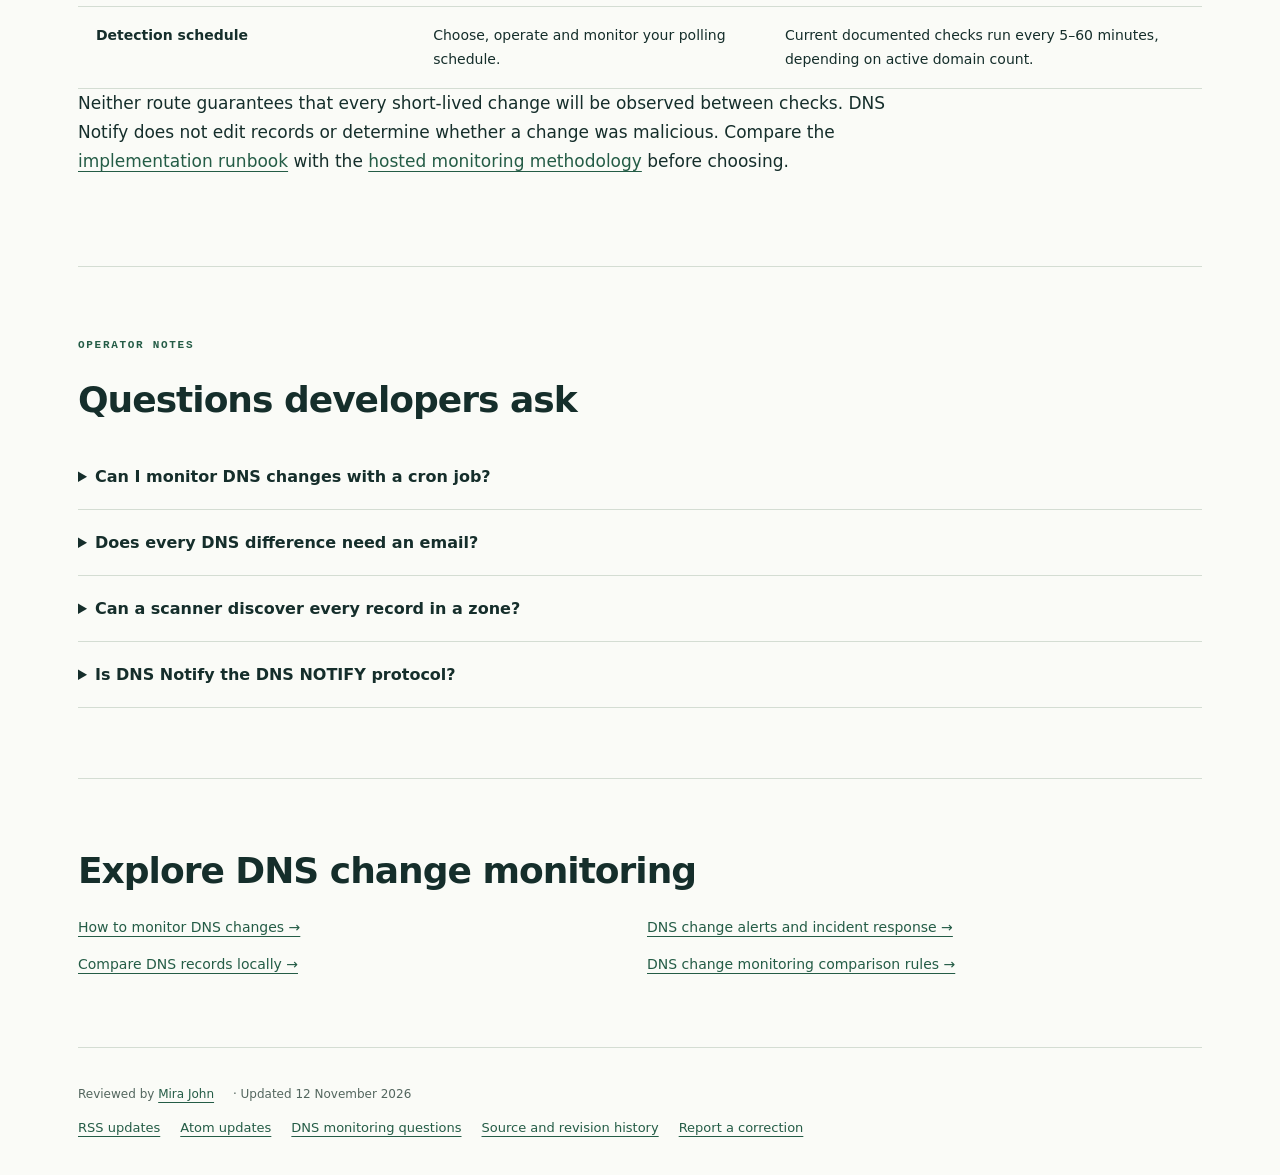
==== commit d03c784f: "Add feeds, Mira John authorship, image metadata and complete publication markup Publish RSS and Atom" ====
--- a/index.html
+++ b/index.html
@@ -1,2 +1,2 @@
-<!doctype html><html lang="en-GB"><head><meta charset="utf-8"><meta name="viewport" content="width=device-width,initial-scale=1"><title>DNS Change Monitoring &amp; DNS Change Alerts | DNS Notify</title><meta name="description" content="DNS change monitoring for developers: compare records, monitor DNS changes at authoritative servers and get useful DNS change alerts with DNS Notify."><meta name="robots" content="index,follow,max-image-preview:large"><meta name="theme-color" content="#102c29"><meta name="referrer" content="strict-origin-when-cross-origin"><link rel="canonical" href="https://dns-change-monitoring.github.io/"><link rel="icon" href="/favicon.svg" type="image/svg+xml"><link rel="stylesheet" href="/style.css"><style>header{flex-wrap:wrap}nav{flex-wrap:wrap;gap:13px 22px}nav a[aria-current="page"]{text-decoration:underline;font-weight:700}.breadcrumb{padding:24px 0 0;font-size:12px;color:var(--muted)}.article-head{max-width:900px;padding:45px 0 35px}.article-head h1{font-size:clamp(35px,4vw,53px)}.article-head .lede{max-width:800px}.conversion{padding:30px;margin:35px 0;border:1px solid #b4c5a8;border-left:4px solid var(--green);border-radius:5px}.conversion h2{font-size:27px}.conversion .eyebrow{margin-bottom:12px}.conversion p{max-width:850px}.guide-card{padding:25px;border:1px solid var(--line);border-radius:5px}.guide-card h3{margin-top:0}.guide-card p{font-size:15px}.guide-cards{display:grid;grid-template-columns:1fr 1fr;gap:22px}.answer{font-size:19px;max-width:850px}.reviewed{font-size:12px;color:var(--muted)}.article-head+.conversion{margin-top:0}.hero .actions{gap:15px}.hero{gap:35px}.fixture-list dt{font-weight:650;margin-top:20px}.fixture-list dd{margin:5px 0 15px}.workbench{margin-top:20px}section{scroll-margin-top:20px}.sources{font-size:14px}.sources li{margin-bottom:8px}@media(max-width:700px){.guide-cards{grid-template-columns:1fr}header{gap:16px}nav{font-size:12px;gap:10px 18px}.conversion{padding:23px}.article-head{padding-top:30px}.hero .button{max-width:100%}}</style><meta property="og:type" content="website"><meta property="og:locale" content="en_GB"><meta property="og:site_name" content="DNS Change Monitoring · DNS Notify"><meta property="og:title" content="DNS Change Monitoring &amp; DNS Change Alerts | DNS Notify"><meta property="og:description" content="DNS change monitoring for developers: compare records, monitor DNS changes at authoritative servers and get useful DNS change alerts with DNS Notify."><meta property="og:url" content="https://dns-change-monitoring.github.io/"><meta property="og:image" content="https://dns-change-monitoring.github.io/social-card.png"><meta property="og:image:type" content="image/png"><meta property="og:image:width" content="1200"><meta property="og:image:height" content="630"><meta property="og:image:alt" content="DNS change monitoring by DNS Notify: baseline, compare, investigate."><meta name="twitter:card" content="summary_large_image"><meta name="twitter:title" content="DNS Change Monitoring &amp; DNS Change Alerts | DNS Notify"><meta name="twitter:description" content="DNS change monitoring for developers: compare records, monitor DNS changes at authoritative servers and get useful DNS change alerts with DNS Notify."><meta name="twitter:image" content="https://dns-change-monitoring.github.io/social-card.png"><meta name="twitter:image:alt" content="DNS change monitoring developer resources by DNS Notify."><script type="application/ld+json">{"@context": "https://schema.org", "@graph": [{"@type": "Organization", "@id": "https://dnsnotify.com/#organization", "name": "DNS Notify", "url": "https://dnsnotify.com/", "sameAs": ["https://github.com/dnsnotify"]}, {"@type": "WebSite", "@id": "https://dns-change-monitoring.github.io/#website", "url": "https://dns-change-monitoring.github.io/", "name": "DNS Change Monitoring by DNS Notify", "publisher": {"@id": "https://dnsnotify.com/#organization"}}, {"@type": "TechArticle", "@id": "https://dns-change-monitoring.github.io/#article", "headline": "DNS change monitoring", "description": "DNS change monitoring for developers: compare records, monitor DNS changes at authoritative servers and get useful DNS change alerts with DNS Notify.", "url": "https://dns-change-monitoring.github.io/", "mainEntityOfPage": "https://dns-change-monitoring.github.io/", "inLanguage": "en-GB", "datePublished": "2026-11-07", "dateModified": "2026-11-07", "author": {"@id": "https://dnsnotify.com/#organization"}, "publisher": {"@id": "https://dnsnotify.com/#organization"}, "image": "https://dns-change-monitoring.github.io/social-card.png", "isPartOf": {"@id": "https://dns-change-monitoring.github.io/#website"}}]}</script></head><body><a class="skip" href="#main">Skip to content</a><header><a class="brand" href="/"><span class="mark" aria-hidden="true">↗</span> DNS Notify <span class="divider">/</span><span>DNS monitoring guides</span></a><nav aria-label="Main"><a href="/" aria-current="page">Overview</a><a href="/how-to-monitor-dns-changes/">Monitoring runbook</a><a href="/dns-change-alerts/">Change alerts</a><a href="/compare-dns-records/">Compare records</a><a href="/dns-monitoring-false-positives/">False positives</a></nav></header><main id="main"><section class="hero" aria-labelledby="title"><div><p class="eyebrow">FIELD GUIDE 01 <span>DNS OPERATIONS</span></p><h1 id="title">DNS change monitoring.<br><em>Know what changed.</em></h1><p class="lede">Monitor DNS changes against an accepted baseline. Get DNS change alerts with the old and new values, then investigate the answer at its source. DNS Notify keeps this monitoring loop running for the domains you manage.</p><div class="actions"><a class="button" href="https://dnsnotify.com/dns-change-monitoring/?utm_source=github-pages&amp;utm_medium=referral&amp;utm_campaign=dns-change-monitoring">Explore DNS Notify ↗</a><a href="/compare-dns-records/">Compare records free →</a></div><p class="small">A practical developer resource, published by DNS Notify.<br>Reviewed <time datetime="2026-11-07">7 November 2026</time> · Free record comparison tool. No account needed.</p></div><figure class="terminal"><figcaption><span class="dot"></span> A record · illustrative change</figcaption><div class="terminal-body"><p class="muted">$ compare accepted current</p><p class="removed">− 192.0.2.10</p><p class="added">+ 192.0.2.20</p><hr><dl><dt>Record</dt><dd>www.example.com / A</dd><dt>Baseline</dt><dd>Accepted configuration</dd><dt>Next action</dt><dd>Check deployment intent</dd></dl><p class="terminal-note">Resolution succeeded.<br>The value still changed.</p></div></figure></section><section id="model"><p class="eyebrow">01 / UNDERSTAND THE SIGNAL</p><h2>What is DNS change monitoring?</h2><p>DNS change monitoring repeatedly checks selected DNS records against values you have accepted. A lookup answers “what is published now?” A monitor adds “is that still the configuration I expect?” Useful DNS change alerts preserve the before and after, the queried name and type, the observation time and any lookup failure.</p><div class="steps"><article><span>01</span><h3>Choose a baseline</h3><p>Inventory the exact names and record types you depend on. Review the answers before accepting them; the first result is not automatically correct.</p></article><article><span>02</span><h3>Compare the answers</h3><p>Compare record sets rather than raw response text. Keep successful empty answers, NXDOMAIN, SERVFAIL and timeouts distinct.</p></article><article><span>03</span><h3>Review the change</h3><p>Match the observed change to a release or provider migration. Accept a new baseline only after checking that it is intentional.</p></article></div><aside><strong>DNS monitoring and uptime answer different questions.</strong> HTTP health checks can stay green after an A record changes, or while MX records route mail somewhere unexpected. Use both when both signals matter.</aside></section><aside class="conversion"><p class="eyebrow">PUBLISHED BY DNS NOTIFY</p><h2>Keep monitoring after this lookup.</h2><p>DNS Notify is a hosted, read-only service: select records, accept the values you expect and receive email when monitored values change. Review the old and new values on your domain timeline. No DNS-provider credentials are required.</p><p><a class="button" href="https://dnsnotify.com/dns-change-monitoring/?utm_source=github-pages&amp;utm_medium=referral&amp;utm_campaign=dns-change-monitoring">See how DNS Notify monitors DNS changes ↗</a></p><p class="small"><a href="https://dnsnotify.com/methodology/">Read the monitoring methodology</a> · <a href="https://dnsnotify.com/?utm_source=github-pages&amp;utm_medium=referral&amp;utm_campaign=dns-change-monitoring#pricing">Current pricing and trial details</a></p></aside><section id="runbook"><p class="eyebrow">A WORKFLOW YOU CAN INSPECT</p><h2>Monitor DNS changes from baseline to resolution</h2><p>A useful monitor needs more than a recurring lookup. It needs a reviewed expected state, a comparison policy and a way to handle failed queries without destroying evidence. These resources take you through that workflow, whether you build your own checks or use DNS Notify.</p><div class="guide-cards"><article class="guide-card"><h3><a href="/how-to-monitor-dns-changes/">How to monitor DNS changes</a></h3><p>Inventory names and types, query authoritative servers with dig, keep lookup status and decide when a new baseline is safe to accept.</p></article><article class="guide-card" id="alerts"><h3><a href="/dns-change-alerts/">Make DNS change alerts actionable</a></h3><p>Use a worked alert, route the incident to the right owner and separate planned migrations from unexplained configuration changes.</p></article><article class="guide-card" id="compare"><h3><a href="/compare-dns-records/">Compare DNS record values</a></h3><p>Paste two snapshots into the browser-local comparison tool. See exactly what was added or removed without sending the data to a server.</p></article><article class="guide-card"><h3><a href="/dns-monitoring-false-positives/">Reduce false positives</a></h3><p>Understand answer order, TTL differences, CNAME chains, TXT content and the distinction between a missing answer and a failed lookup.</p></article></div></section>
-<section><p class="eyebrow">WHAT TO WATCH FIRST</p><h2>Choose DNS records by the dependency they protect</h2><div class="table-wrap"><table><caption>A starting inventory for DNS change monitoring</caption><thead><tr><th scope="col">Dependency</th><th scope="col">Records to inventory</th><th scope="col">Why a change matters</th></tr></thead><tbody><tr><th scope="row">Web and API traffic</th><td>A, AAAA and CNAME at the exact hostnames used</td><td>A changed destination can redirect traffic while an endpoint still returns HTTP 200.</td></tr><tr><th scope="row">Inbound mail</th><td>MX at the mail domain</td><td>A replaced host or preference can change where senders deliver mail.</td></tr><tr><th scope="row">Provider and policy configuration</th><td>Known TXT, CAA and service-specific records</td><td>Removed verification or policy values can affect integrations even when the website loads.</td></tr><tr><th scope="row">DNS hosting</th><td>The NS set, with separate parent-delegation checks where needed</td><td>Changing servers changes which infrastructure supplies authoritative answers.</td></tr></tbody></table></div><p>Start with known dependencies. Query-based discovery cannot list an entire DNS zone, and a monitor cannot infer every hostname your applications use. Keep record ownership and expected values alongside your deployment documentation.</p></section><section class="product" id="dns-notify"><p class="eyebrow">WHEN YOU WANT THE LOOP MANAGED</p><h2>DNS Notify keeps the before and after.</h2><p>This field guide is maintained by DNS Notify, a commercial, read-only monitoring service. Select records, accept the expected values and review changes on a domain timeline. The service emails monitored record changes; it does not edit your DNS or need DNS-provider credentials.</p><p>According to the <a href="https://dnsnotify.com/methodology/">published monitoring methodology</a>, records are queried at authoritative nameservers, with a system-resolver fallback if no usable nameserver address is found. Answer order and TTL-only differences do not trigger record-change events. Current check intervals range from 5 to 60 minutes; this is scheduled monitoring.</p><div class="actions"><a class="button" href="https://dnsnotify.com/dns-change-monitoring/?utm_source=github-pages&amp;utm_medium=referral&amp;utm_campaign=dns-change-monitoring">Explore DNS change alerts ↗</a><a href="https://dnsnotify.com/dns-scanner/?utm_source=github-pages&amp;utm_medium=referral&amp;utm_campaign=dns-change-monitoring">Try the free DNS scanner →</a></div><p class="small">The hosted service also covers nameservers, certificate expiry and public registration data. It does not renew domains or certificates, determine whether a change is malicious, or replace uptime monitoring. See the product site for current plans and limits.</p></section><section id="choose-monitoring"><p class="eyebrow">CHOOSE THE RIGHT WORKFLOW</p><h2>Build your own DNS change monitoring or use DNS Notify?</h2><p>A scheduled lookup is a good starting point if you want to own the monitoring implementation. A hosted service makes sense when you want a maintained baseline-and-alert workflow without operating the scheduler and notification system yourself. The decision is who will maintain those responsibilities.</p><div class="table-wrap"><table><caption>Operational work behind reliable DNS change alerts</caption><thead><tr><th scope="col">Responsibility</th><th scope="col">Your own checks</th><th scope="col">DNS Notify</th></tr></thead><tbody><tr><th scope="row">Accepted state</th><td>Store and review expected values separately from observations.</td><td>Keeps accepted and current values separately; you accept verified changes.</td></tr><tr><th scope="row">Failed observations</th><td>Define retries and preserve the last good baseline.</td><td>Records lookup failures and emails after four consecutive failed runs.</td></tr><tr><th scope="row">Comparison and delivery</th><td>Maintain record-specific rules, alert delivery and duplicate handling.</td><td>Applies its documented comparison rules and sends email for monitored record changes.</td></tr><tr><th scope="row">Detection schedule</th><td>Choose, operate and monitor your polling schedule.</td><td>Current documented checks run every 5–60 minutes, depending on active domain count.</td></tr></tbody></table></div><p>Neither route guarantees that every short-lived change will be observed between checks. DNS Notify does not edit records or determine whether a change was malicious. Compare the <a href="/how-to-monitor-dns-changes/">implementation runbook</a> with the <a href="https://dnsnotify.com/methodology/">hosted monitoring methodology</a> before choosing.</p></section><section id="questions"><p class="eyebrow">OPERATOR NOTES</p><h2>Questions developers ask</h2><details><summary>Can I monitor DNS changes with a cron job?</summary><p>Yes. Schedule authoritative queries, check their status, normalize each record type and compare successful answers against a reviewed baseline. You also need durable state, failure handling and alert delivery. The <a href="/how-to-monitor-dns-changes/">lookup runbook</a> is a diagnostic starting point, not a production monitoring daemon.</p></details><details><summary>Does every DNS difference need an email?</summary><p>No. Reordered values and changing cache TTLs can produce text differences without a configuration change. Define record-specific comparison rules, distinguish errors from missing records, and decide when a repeated failure deserves escalation.</p></details><details><summary>Can a scanner discover every record in a zone?</summary><p>No. Query-based discovery only finds the names it asks for. Inventory your applications and providers, include known subdomains and DKIM selectors, and use an authorized zone export where available.</p></details><details><summary>Is DNS Notify the DNS NOTIFY protocol?</summary><p>No. The hosted product is separate from the primary-to-secondary DNS notification mechanism in <a href="https://www.rfc-editor.org/rfc/rfc1996.html">RFC 1996</a>. This guide discusses observing public DNS changes.</p></details></section><section class="references"><h2>Explore DNS change monitoring</h2><div class="links"><a href="/how-to-monitor-dns-changes/">How to monitor DNS changes →</a><a href="/dns-change-alerts/">DNS change alerts and incident response →</a><a href="/compare-dns-records/">Compare DNS records locally →</a><a href="/dns-monitoring-false-positives/">DNS change monitoring comparison rules →</a></div></section></main><footer><p>Technical references and product behaviour reviewed <time datetime="2026-11-07">7 November 2026</time>.</p><p><a href="https://github.com/dns-change-monitoring/dns-change-monitoring.github.io">Source and revision history</a><a href="https://github.com/dns-change-monitoring/dns-change-monitoring.github.io/issues">Report a correction</a></p></footer></body></html>
+<!doctype html><html lang="en-GB"><head><meta charset="utf-8"><meta name="viewport" content="width=device-width,initial-scale=1"><title>DNS Change Monitoring &amp; DNS Change Alerts | DNS Monitoring</title><meta name="description" content="DNS change monitoring for developers: compare records, monitor DNS changes at authoritative servers and get useful DNS change alerts with DNS Notify."><meta name="author" content="Mira John"><meta name="keywords" content="DNS change monitoring. Know what changed., DNS change monitoring, monitor DNS changes, DNS change alerts"><meta name="application-name" content="DNS Change Monitoring"><meta name="DC.title" content="DNS Change Monitoring &amp; DNS Change Alerts | DNS Monitoring"><meta name="DC.creator" content="Mira John"><meta name="DC.language" content="en-GB"><meta name="DC.subject" content="DNS change monitoring. Know what changed."><meta name="dcterms.modified" content="2026-11-12T16:14:34Z"><link rel="manifest" href="/manifest.webmanifest"><meta name="robots" content="index,follow,max-snippet:-1,max-image-preview:large"><meta name="theme-color" content="#102c29"><meta name="referrer" content="strict-origin-when-cross-origin"><meta name="msvalidate.01" content="BFA7A7D1840203FB4BB47CE6CA549891"><meta http-equiv="Content-Security-Policy" content="default-src &#x27;self&#x27;; script-src &#x27;self&#x27; &#x27;sha256-RN942nOM4bq4Ws22aik/hX7qhMWH6GbF6FA3hZ5NbV4=&#x27;; style-src &#x27;self&#x27; &#x27;sha256-Ql/bPSaLLIifVeYrsrG7TQib4CmCSRuCgCeEuSE2RCY=&#x27;; img-src &#x27;self&#x27;; connect-src &#x27;none&#x27;; base-uri &#x27;none&#x27;; object-src &#x27;none&#x27;; form-action &#x27;none&#x27;"><link rel="canonical" href="https://dns-change-monitoring.github.io/"><link rel="author" href="https://dns-change-monitoring.github.io/authors/mira-john/"><link rel="alternate" type="application/rss+xml" title="DNS Change Monitoring — RSS updates" href="https://dns-change-monitoring.github.io/feed.xml"><link rel="alternate" type="application/atom+xml" title="DNS Change Monitoring — Atom updates" href="https://dns-change-monitoring.github.io/atom.xml"><link rel="icon" href="/favicon.svg" type="image/svg+xml" sizes="any"><link rel="stylesheet" href="/style.css"><style>header{flex-wrap:wrap}nav{flex-wrap:wrap;gap:13px 22px}nav a[aria-current="page"]{text-decoration:underline;font-weight:700}.breadcrumb{padding:24px 0 0;font-size:12px;color:var(--muted)}.article-head{max-width:900px;padding:45px 0 35px}.article-head h1{font-size:clamp(35px,4vw,53px)}.article-head .lede{max-width:800px}.conversion{padding:30px;margin:35px 0;border:1px solid #b4c5a8;border-left:4px solid var(--green);border-radius:5px}.conversion h2{font-size:27px}.conversion .eyebrow{margin-bottom:12px}.conversion p{max-width:850px}.guide-card{padding:25px;border:1px solid var(--line);border-radius:5px}.guide-card h3{margin-top:0}.guide-card p{font-size:15px}.guide-cards{display:grid;grid-template-columns:1fr 1fr;gap:22px}.answer{font-size:19px;max-width:850px}.reviewed{font-size:12px;color:var(--muted)}.article-head+.conversion{margin-top:0}.hero .actions{gap:15px}.hero{gap:35px}.fixture-list dt{font-weight:650;margin-top:20px}.fixture-list dd{margin:5px 0 15px}.workbench{margin-top:20px}section{scroll-margin-top:20px}.sources{font-size:14px}.sources li{margin-bottom:8px}@media(max-width:700px){.guide-cards{grid-template-columns:1fr}header{gap:16px}nav{font-size:12px;gap:10px 18px}.conversion{padding:23px}.article-head{padding-top:30px}.hero .button{max-width:100%}}</style><meta property="og:type" content="article"><meta property="og:locale" content="en_GB"><meta property="og:site_name" content="DNS Change Monitoring"><meta property="og:title" content="DNS Change Monitoring &amp; DNS Change Alerts | DNS Monitoring"><meta property="og:description" content="DNS change monitoring for developers: compare records, monitor DNS changes at authoritative servers and get useful DNS change alerts with DNS Notify."><meta property="og:url" content="https://dns-change-monitoring.github.io/"><meta property="og:image" content="https://dns-change-monitoring.github.io/social-card.png"><meta property="og:image:type" content="image/png"><meta property="og:image:width" content="1200"><meta property="og:image:height" content="630"><meta property="og:image:alt" content="DNS change monitoring. Keep the evidence: baseline, compare, investigate."><meta name="twitter:card" content="summary_large_image"><meta name="twitter:title" content="DNS Change Monitoring &amp; DNS Change Alerts | DNS Monitoring"><meta name="twitter:description" content="DNS change monitoring for developers: compare records, monitor DNS changes at authoritative servers and get useful DNS change alerts with DNS Notify."><meta name="twitter:image" content="https://dns-change-monitoring.github.io/social-card.png"><meta name="twitter:image:alt" content="DNS change monitoring. Keep the evidence: baseline, compare, investigate."><meta property="article:author" content="https://dns-change-monitoring.github.io/authors/mira-john/"><meta property="article:modified_time" content="2026-11-12T16:14:34Z"><script type="application/ld+json">{"@context":"https://schema.org","@graph":[{"@type":"Person","@id":"https://dns-change-monitoring.github.io/authors/mira-john/#person","name":"Mira John","url":"https://dns-change-monitoring.github.io/authors/mira-john/"},{"@type":"ImageObject","@id":"https://dns-change-monitoring.github.io/#logo","url":"https://dns-change-monitoring.github.io/favicon.svg","contentUrl":"https://dns-change-monitoring.github.io/favicon.svg","name":"DNS Change Monitoring logo","description":"An upward-right arrow in a dark rounded square.","width":64,"height":64,"encodingFormat":"image/svg+xml","creditText":"DNS Change Monitoring"},{"@type":"ImageObject","@id":"https://dns-change-monitoring.github.io/#preview-image","url":"https://dns-change-monitoring.github.io/social-card.png","contentUrl":"https://dns-change-monitoring.github.io/social-card.png","name":"DNS change monitoring field guide preview","caption":"DNS change monitoring. Keep the evidence: baseline, compare, investigate.","width":1200,"height":630,"encodingFormat":"image/png","creditText":"DNS Notify"},{"@type":"WebSite","@id":"https://dns-change-monitoring.github.io/#website","url":"https://dns-change-monitoring.github.io/","name":"DNS Change Monitoring","alternateName":"DNS Monitoring Developer Guides","inLanguage":"en-GB","author":{"@id":"https://dns-change-monitoring.github.io/authors/mira-john/#person"},"image":{"@id":"https://dns-change-monitoring.github.io/#logo"}},{"@type":"WebPage","@id":"https://dns-change-monitoring.github.io/#page","url":"https://dns-change-monitoring.github.io/","name":"DNS change monitoring. Know what changed.","description":"DNS change monitoring for developers: compare records, monitor DNS changes at authoritative servers and get useful DNS change alerts with DNS Notify.","inLanguage":"en-GB","isPartOf":{"@id":"https://dns-change-monitoring.github.io/#website"},"reviewedBy":{"@id":"https://dns-change-monitoring.github.io/authors/mira-john/#person"},"primaryImageOfPage":{"@id":"https://dns-change-monitoring.github.io/#preview-image"},"mainEntity":{"@id":"https://dns-change-monitoring.github.io/#article"},"mentions":{"@type":"WebPage","url":"https://dnsnotify.com/dns-change-monitoring/","name":"DNS Notify DNS change monitoring"}},{"@type":"TechArticle","@id":"https://dns-change-monitoring.github.io/#article","headline":"DNS change monitoring. Know what changed.","description":"DNS change monitoring for developers: compare records, monitor DNS changes at authoritative servers and get useful DNS change alerts with DNS Notify.","url":"https://dns-change-monitoring.github.io/","mainEntityOfPage":{"@id":"https://dns-change-monitoring.github.io/#page"},"inLanguage":"en-GB","dateModified":"2026-11-12T16:14:34Z","author":{"@id":"https://dns-change-monitoring.github.io/authors/mira-john/#person"},"isAccessibleForFree":true,"citation":["https://dnsnotify.com/methodology/","https://www.rfc-editor.org/rfc/rfc1996.html"],"audience":{"@type":"Audience","audienceType":"Developers and technical operators"},"image":{"@id":"https://dns-change-monitoring.github.io/#preview-image"},"isPartOf":{"@id":"https://dns-change-monitoring.github.io/#website"},"mentions":{"@type":"WebPage","url":"https://dnsnotify.com/dns-change-monitoring/","name":"DNS Notify DNS change monitoring"}},{"@type":"FAQPage","@id":"https://dns-change-monitoring.github.io/#questions","mainEntity":[{"@type":"Question","name":"Can I monitor DNS changes with a cron job?","acceptedAnswer":{"@type":"Answer","text":"Yes. Schedule authoritative queries, check their status, normalize each record type and compare successful answers against a reviewed baseline. You also need durable state, failure handling and alert delivery. The lookup runbook is a diagnostic starting point, not a production monitoring daemon."}},{"@type":"Question","name":"Does every DNS difference need an email?","acceptedAnswer":{"@type":"Answer","text":"No. Reordered values and changing cache TTLs can produce text differences without a configuration change. Define record-specific comparison rules, distinguish errors from missing records, and decide when a repeated failure deserves escalation."}},{"@type":"Question","name":"Can a scanner discover every record in a zone?","acceptedAnswer":{"@type":"Answer","text":"No. Query-based discovery only finds the names it asks for. Inventory your applications and providers, include known subdomains and DKIM selectors, and use an authorized zone export where available."}},{"@type":"Question","name":"Is DNS Notify the DNS NOTIFY protocol?","acceptedAnswer":{"@type":"Answer","text":"No. The hosted product is separate from the primary-to-secondary DNS notification mechanism in RFC 1996 . This guide discusses observing public DNS changes."}}],"isPartOf":{"@id":"https://dns-change-monitoring.github.io/#page"}}]}</script></head><body><a class="skip" href="#main">Skip to content</a><header><a class="brand" href="/" aria-current="page" aria-label="DNS change monitoring home" title="DNS change monitoring overview"><span class="mark" aria-hidden="true">↗</span><span>DNS change monitoring</span></a><nav aria-label="Main"><a href="/">Overview</a><a href="/how-to-monitor-dns-changes/">Monitoring runbook</a><a href="/dns-change-alerts/">Change alerts</a><a href="/compare-dns-records/">Compare records</a><a href="/dns-monitoring-false-positives/">False positives</a></nav></header><main id="main"><section class="hero" aria-labelledby="title"><div><p class="eyebrow">FIELD GUIDE 01 <span>DNS OPERATIONS</span></p><h1 id="title">DNS change monitoring.<br><em>Know what changed.</em></h1><p class="lede">Monitor DNS changes against an accepted baseline. Get DNS change alerts with the old and new values, then investigate the answer at its source. DNS Notify keeps this monitoring loop running for the domains you manage.</p><div class="actions"><a class="button" href="https://dnsnotify.com/dns-change-monitoring/?utm_source=github-pages&amp;utm_medium=referral&amp;utm_campaign=dns-change-monitoring">Explore DNS Notify ↗</a><a href="/compare-dns-records/">Compare records free →</a></div><p class="small">A practical developer resource, published by DNS Notify.<br>Reviewed <time datetime="2026-11-07">7 November 2026</time> · Free record comparison tool. No account needed.</p></div><figure class="terminal"><figcaption><span class="dot"></span> A record · illustrative change</figcaption><div class="terminal-body"><p class="muted">$ compare accepted current</p><p class="removed">− 192.0.2.10</p><p class="added">+ 192.0.2.20</p><hr><dl><dt>Record</dt><dd>www.example.com / A</dd><dt>Baseline</dt><dd>Accepted configuration</dd><dt>Next action</dt><dd>Check deployment intent</dd></dl><p class="terminal-note">Resolution succeeded.<br>The value still changed.</p></div></figure></section><section id="model"><p class="eyebrow">01 / UNDERSTAND THE SIGNAL</p><h2>What is DNS change monitoring?</h2><p>DNS change monitoring repeatedly checks selected DNS records against values you have accepted. A lookup answers “what is published now?” A monitor adds “is that still the configuration I expect?” Useful DNS change alerts preserve the before and after, the queried name and type, the observation time and any lookup failure.</p><div class="steps"><article><span>01</span><h3>Choose a baseline</h3><p>Inventory the exact names and record types you depend on. Review the answers before accepting them; the first result is not automatically correct.</p></article><article><span>02</span><h3>Compare the answers</h3><p>Compare record sets rather than raw response text. Keep successful empty answers, NXDOMAIN, SERVFAIL and timeouts distinct.</p></article><article><span>03</span><h3>Review the change</h3><p>Match the observed change to a release or provider migration. Accept a new baseline only after checking that it is intentional.</p></article></div><aside><strong>DNS monitoring and uptime answer different questions.</strong> HTTP health checks can stay green after an A record changes, or while MX records route mail somewhere unexpected. Use both when both signals matter.</aside></section><aside class="conversion"><p class="eyebrow">CONTINUOUS DNS MONITORING</p><h2>Keep monitoring after this lookup.</h2><p>DNS Notify is a hosted, read-only service: select records, accept the values you expect and receive email when monitored values change. Review the old and new values on your domain timeline. No DNS-provider credentials are required.</p><p><a class="button" href="https://dnsnotify.com/dns-change-monitoring/?utm_source=github-pages&amp;utm_medium=referral&amp;utm_campaign=dns-change-monitoring">See how DNS Notify monitors DNS changes ↗</a></p><p class="small"><a href="https://dnsnotify.com/methodology/">Read the monitoring methodology</a> · <a href="https://dnsnotify.com/?utm_source=github-pages&amp;utm_medium=referral&amp;utm_campaign=dns-change-monitoring#pricing">Current pricing and trial details</a></p></aside><section id="runbook"><p class="eyebrow">A WORKFLOW YOU CAN INSPECT</p><h2>Monitor DNS changes from baseline to resolution</h2><p>A useful monitor needs more than a recurring lookup. It needs a reviewed expected state, a comparison policy and a way to handle failed queries without destroying evidence. These resources take you through that workflow, whether you build your own checks or use DNS Notify.</p><div class="guide-cards"><article class="guide-card"><h3><a href="/how-to-monitor-dns-changes/">How to monitor DNS changes</a></h3><p>Inventory names and types, query authoritative servers with dig, keep lookup status and decide when a new baseline is safe to accept.</p></article><article class="guide-card" id="alerts"><h3><a href="/dns-change-alerts/">Make DNS change alerts actionable</a></h3><p>Use a worked alert, route the incident to the right owner and separate planned migrations from unexplained configuration changes.</p></article><article class="guide-card" id="compare"><h3><a href="/compare-dns-records/">Compare DNS record values</a></h3><p>Paste two snapshots into the browser-local comparison tool. See exactly what was added or removed without sending the data to a server.</p></article><article class="guide-card"><h3><a href="/dns-monitoring-false-positives/">Reduce false positives</a></h3><p>Understand answer order, TTL differences, CNAME chains, TXT content and the distinction between a missing answer and a failed lookup.</p></article></div></section>
+<section><p class="eyebrow">WHAT TO WATCH FIRST</p><h2>Choose DNS records by the dependency they protect</h2><div class="table-wrap"><table><caption>A starting inventory for DNS change monitoring</caption><thead><tr><th scope="col">Dependency</th><th scope="col">Records to inventory</th><th scope="col">Why a change matters</th></tr></thead><tbody><tr><th scope="row">Web and API traffic</th><td>A, AAAA and CNAME at the exact hostnames used</td><td>A changed destination can redirect traffic while an endpoint still returns HTTP 200.</td></tr><tr><th scope="row">Inbound mail</th><td>MX at the mail domain</td><td>A replaced host or preference can change where senders deliver mail.</td></tr><tr><th scope="row">Provider and policy configuration</th><td>Known TXT, CAA and service-specific records</td><td>Removed verification or policy values can affect integrations even when the website loads.</td></tr><tr><th scope="row">DNS hosting</th><td>The NS set, with separate parent-delegation checks where needed</td><td>Changing servers changes which infrastructure supplies authoritative answers.</td></tr></tbody></table></div><p>Start with known dependencies. Query-based discovery cannot list an entire DNS zone, and a monitor cannot infer every hostname your applications use. Keep record ownership and expected values alongside your deployment documentation.</p></section><section class="product" id="dns-notify"><p class="eyebrow">WHEN YOU WANT THE LOOP MANAGED</p><h2>DNS Notify keeps the before and after.</h2><p>This field guide is maintained by DNS Notify, a commercial, read-only monitoring service. Select records, accept the expected values and review changes on a domain timeline. The service emails monitored record changes; it does not edit your DNS or need DNS-provider credentials.</p><p>According to the <a href="https://dnsnotify.com/methodology/">published monitoring methodology</a>, records are queried at authoritative nameservers, with a system-resolver fallback if no usable nameserver address is found. Answer order and TTL-only differences do not trigger record-change events. Current check intervals range from 5 to 60 minutes; this is scheduled monitoring.</p><div class="actions"><a class="button" href="https://dnsnotify.com/dns-change-monitoring/?utm_source=github-pages&amp;utm_medium=referral&amp;utm_campaign=dns-change-monitoring">Explore DNS change alerts ↗</a><a href="https://dnsnotify.com/dns-scanner/?utm_source=github-pages&amp;utm_medium=referral&amp;utm_campaign=dns-change-monitoring">Try the free DNS scanner →</a></div><p class="small">The hosted service also covers nameservers, certificate expiry and public registration data. It does not renew domains or certificates, determine whether a change is malicious, or replace uptime monitoring. See the product site for current plans and limits.</p></section><section id="choose-monitoring"><p class="eyebrow">CHOOSE THE RIGHT WORKFLOW</p><h2>Build your own DNS change monitoring or use DNS Notify?</h2><p>A scheduled lookup is a good starting point if you want to own the monitoring implementation. A hosted service makes sense when you want a maintained baseline-and-alert workflow without operating the scheduler and notification system yourself. The decision is who will maintain those responsibilities.</p><div class="table-wrap"><table><caption>Operational work behind reliable DNS change alerts</caption><thead><tr><th scope="col">Responsibility</th><th scope="col">Your own checks</th><th scope="col">DNS Notify</th></tr></thead><tbody><tr><th scope="row">Accepted state</th><td>Store and review expected values separately from observations.</td><td>Keeps accepted and current values separately; you accept verified changes.</td></tr><tr><th scope="row">Failed observations</th><td>Define retries and preserve the last good baseline.</td><td>Records lookup failures and emails after four consecutive failed runs.</td></tr><tr><th scope="row">Comparison and delivery</th><td>Maintain record-specific rules, alert delivery and duplicate handling.</td><td>Applies its documented comparison rules and sends email for monitored record changes.</td></tr><tr><th scope="row">Detection schedule</th><td>Choose, operate and monitor your polling schedule.</td><td>Current documented checks run every 5–60 minutes, depending on active domain count.</td></tr></tbody></table></div><p>Neither route guarantees that every short-lived change will be observed between checks. DNS Notify does not edit records or determine whether a change was malicious. Compare the <a href="/how-to-monitor-dns-changes/">implementation runbook</a> with the <a href="https://dnsnotify.com/methodology/">hosted monitoring methodology</a> before choosing.</p></section><section id="questions"><p class="eyebrow">OPERATOR NOTES</p><h2>Questions developers ask</h2><details><summary>Can I monitor DNS changes with a cron job?</summary><p>Yes. Schedule authoritative queries, check their status, normalize each record type and compare successful answers against a reviewed baseline. You also need durable state, failure handling and alert delivery. The <a href="/how-to-monitor-dns-changes/">lookup runbook</a> is a diagnostic starting point, not a production monitoring daemon.</p></details><details><summary>Does every DNS difference need an email?</summary><p>No. Reordered values and changing cache TTLs can produce text differences without a configuration change. Define record-specific comparison rules, distinguish errors from missing records, and decide when a repeated failure deserves escalation.</p></details><details><summary>Can a scanner discover every record in a zone?</summary><p>No. Query-based discovery only finds the names it asks for. Inventory your applications and providers, include known subdomains and DKIM selectors, and use an authorized zone export where available.</p></details><details><summary>Is DNS Notify the DNS NOTIFY protocol?</summary><p>No. The hosted product is separate from the primary-to-secondary DNS notification mechanism in <a href="https://www.rfc-editor.org/rfc/rfc1996.html">RFC 1996</a>. This guide discusses observing public DNS changes.</p></details></section><section class="references"><h2>Explore DNS change monitoring</h2><div class="links"><a href="/how-to-monitor-dns-changes/">How to monitor DNS changes →</a><a href="/dns-change-alerts/">DNS change alerts and incident response →</a><a href="/compare-dns-records/">Compare DNS records locally →</a><a href="/dns-monitoring-false-positives/">DNS change monitoring comparison rules →</a></div></section></main><footer><p class="publication-byline">Reviewed by <a href="/authors/mira-john/">Mira John</a> · Updated <time datetime="2026-11-12T16:14:34Z">12 November 2026</time></p><div data-nosnippet><nav class="publication-links" aria-label="Resource information"><a href="/feed.xml">RSS updates</a><a href="/atom.xml">Atom updates</a><a href="/#questions">DNS monitoring questions</a><a href="https://github.com/dns-change-monitoring/dns-change-monitoring.github.io">Source and revision history</a><a href="https://github.com/dns-change-monitoring/dns-change-monitoring.github.io/issues">Report a correction</a></nav></div></footer></body></html>
--- a/style.css
+++ b/style.css
@@ -1 +1,3 @@
-:root{color-scheme:light;--ink:#152e2b;--muted:#53665e;--paper:#fafbf7;--green:#245c46;--line:#d4ddd3;--accent:#ddf299}*{box-sizing:border-box}html{scroll-behavior:smooth;scroll-padding-top:24px}body{margin:0;background:var(--paper);color:var(--ink);font:17px/1.7 system-ui,-apple-system,BlinkMacSystemFont,"Segoe UI",sans-serif}a{color:var(--green);text-underline-offset:4px}a:hover{text-decoration-thickness:2px}button,a,summary,textarea{touch-action:manipulation}a:focus-visible,button:focus-visible,summary:focus-visible,textarea:focus-visible{outline:3px solid #8c6100;outline-offset:5px}header,main,footer{max-width:1180px;margin:auto}header{padding:27px 28px;display:flex;justify-content:space-between;gap:25px;border-bottom:1px solid var(--line)}nav{display:flex;gap:26px;align-items:center;font-size:13px}nav a{text-decoration:none}.brand{text-decoration:none;color:var(--ink);font-weight:700;display:flex;align-items:center;gap:12px;font-size:15px}.brand>span:last-child{font-weight:400}.mark{display:inline-grid;place-items:center;width:29px;height:29px;background:var(--ink);color:var(--accent);border-radius:5px}.divider{color:#81928a}main{padding:0 28px}section{padding:70px 0;border-bottom:1px solid var(--line)}section>p,section>ol,section>ul{max-width:850px}.hero{display:grid;grid-template-columns:1.4fr 1fr;gap:65px;padding:76px 0 68px;align-items:center}.eyebrow{font:600 11px/1.5 ui-monospace,Consolas,monospace;letter-spacing:1.7px;color:var(--green);margin:0 0 24px}.eyebrow span{margin-left:20px;color:var(--muted)}h1{font-size:clamp(38px,4.5vw,57px);line-height:1.12;letter-spacing:-2.4px;margin:0 0 25px;font-weight:650}h1 em{font-style:normal;color:var(--green)}h2{font-size:clamp(27px,3vw,36px);line-height:1.2;letter-spacing:-1px;margin:0 0 23px;font-weight:650}h3{font-size:19px;line-height:1.35;margin:24px 0 10px}p{margin:0 0 20px}.lede{font-size:18px;color:var(--muted);max-width:610px}.small{font-size:12px;color:var(--muted);line-height:1.7}.actions{display:flex;gap:22px;align-items:center;flex-wrap:wrap;margin:27px 0}.actions>a:not(.button){font-size:14px}.button,button{font:600 14px/1.5 system-ui;display:inline-block;padding:14px 19px;background:var(--ink);color:#fff;text-decoration:none;border:1px solid var(--ink);border-radius:4px;cursor:pointer}.button:hover,button:hover{background:#284c41}.button span{margin-left:20px}.secondary{background:transparent;color:var(--ink);border-color:var(--line);font-size:12px}.secondary:hover{background:#e7eee1}.terminal{margin:0;background:#102c29;color:#e9f1e9;border-radius:8px;box-shadow:12px 15px 0 #e3ebdf;font:13px/1.8 ui-monospace,Consolas,monospace;transform:rotate(-1deg)}.terminal figcaption{padding:17px 22px;border-bottom:1px solid #34504b;font-size:11px}.dot{width:7px;height:7px;display:inline-block;background:var(--accent);border-radius:50%;margin-right:9px}.terminal-body{padding:24px}.terminal p{margin:0 0 8px}.muted{color:#afc2b6}.removed{color:#ffc3b8}.added{color:var(--accent)}.terminal hr{border:0;border-top:1px solid #34504b;margin:23px 0}.terminal dl{display:grid;grid-template-columns:90px 1fr;gap:8px;font-size:11px}.terminal dt{color:#afc2b6}.terminal dd{margin:0}.terminal .terminal-note{margin-top:28px;color:#afc2b6;font-size:11px}.contents{display:flex;gap:30px;flex-wrap:wrap;padding:24px 0;border-bottom:1px solid var(--line);font:12px ui-monospace,Consolas,monospace}.contents span{color:var(--muted);font-size:10px;align-self:center}.contents a{text-decoration:none}.steps{display:grid;grid-template-columns:repeat(3,1fr);gap:35px;margin:40px 0}.steps article{border-top:2px solid var(--green);padding-top:16px}.steps span{font:12px ui-monospace,monospace;color:var(--green)}.steps h3{margin-top:12px}.steps p{font-size:14px;color:var(--muted)}aside{padding:22px 25px;background:#edf2e6;border-left:3px solid var(--green);font-size:15px;margin:30px 0}.workbench{background:#f0f4eb;margin:0 -28px;padding:55px 28px;border:1px solid var(--line);border-radius:8px}.section-top{display:flex;justify-content:space-between;gap:20px;align-items:center}.badge{font:11px ui-monospace,monospace;padding:6px 10px;border:1px solid #afc1ab;border-radius:30px;white-space:nowrap}.inputs{display:grid;grid-template-columns:1fr 1fr;gap:20px}label{font-size:13px;font-weight:600;display:block;margin-bottom:9px}textarea{width:100%;resize:vertical;background:#fcfdfb;border:1px solid #aab9a6;border-radius:4px;font:14px/1.8 ui-monospace,Consolas,monospace;padding:15px;color:var(--ink)}#result{background:#fff;border:1px solid var(--line);padding:20px;font:13px/1.8 ui-monospace,Consolas,monospace;white-space:pre-wrap;overflow-wrap:anywhere}code{font:0.86em ui-monospace,Consolas,monospace;background:#e9eee4;padding:2px 5px;border-radius:3px}pre{background:#102c29;color:#e5f0de;padding:25px;border-radius:5px;overflow:auto;max-width:100%;font-size:14px;line-height:1.8}pre code{font-size:inherit;background:none;padding:0}.code-heading{display:flex;justify-content:space-between;align-items:center;gap:20px}.code-heading span{font:11px ui-monospace,monospace;color:var(--muted)}.checklist{padding-left:22px}.checklist li,ol li{padding-left:7px;margin-bottom:12px}.table-wrap{overflow:auto}table{border-collapse:collapse;min-width:520px;width:100%;font-size:14px;text-align:left}caption{text-align:left;color:var(--muted);font-size:12px;padding:0 0 14px}td,th{border-bottom:1px solid var(--line);padding:17px 18px;vertical-align:top}thead{background:#edf2e6}tbody th{width:30%;font-weight:600}.product{background:var(--ink);color:#f2f6eb;margin:40px -28px 0;padding:50px 35px;border-radius:6px}.product .eyebrow,.product a{color:var(--accent)}.product .small{color:#c1d1c5}.product .button{color:var(--ink);background:var(--accent)}.product .button:hover{background:#efffc0}details{border-bottom:1px solid var(--line);padding:19px 0}summary{font-weight:600;cursor:pointer;font-size:16px}details p{font-size:15px;color:var(--muted);max-width:850px;margin:17px 0 0}.links{display:grid;grid-template-columns:1fr 1fr;gap:14px;font-size:14px}footer{padding:36px 28px;font-size:12px}footer p{margin-bottom:12px}footer a{margin-right:15px}.skip{position:absolute;left:15px;top:-80px;background:white;padding:12px;z-index:10}.skip:focus{top:12px}@media(max-width:800px){header{flex-direction:column}.hero{grid-template-columns:1fr;gap:35px;padding-top:45px}.terminal{transform:none;max-width:560px}.steps{gap:20px}.contents{gap:18px}.section-top{align-items:start;flex-direction:column;margin-bottom:18px}.badge{align-self:start}}@media(max-width:560px){body{font-size:16px}header,main{padding-left:20px;padding-right:20px}nav{gap:20px;font-size:12px}h1{letter-spacing:-1.5px}.inputs,.steps,.links{grid-template-columns:1fr}.steps{gap:15px}.steps p{margin-bottom:5px}section{padding:44px 0}.workbench,.product{margin-left:-10px;margin-right:-10px;padding:28px 17px}.actions{gap:16px}.code-heading{display:block}.code-heading span{display:block}.eyebrow span{margin-left:9px}.terminal{box-shadow:6px 8px 0 #e3ebdf}.contents{line-height:1.8}.contents span{flex-basis:100%}pre{padding:18px;font-size:12px}footer{padding:28px 20px}}@media(prefers-reduced-motion:reduce){html{scroll-behavior:auto}}@media print{header,nav,.actions,.contents{display:none}body{background:white;color:black}.hero{display:block}.terminal{box-shadow:none;transform:none}.product{background:white;color:black}.product a{color:black}section{break-inside:avoid}.inputs{display:none}}
+:root{color-scheme:light;--ink:#152e2b;--muted:#53665e;--paper:#fafbf7;--green:#245c46;--line:#d4ddd3;--accent:#ddf299}*{box-sizing:border-box}html{scroll-behavior:smooth;scroll-padding-top:24px}body{margin:0;background:var(--paper);color:var(--ink);font:17px/1.7 system-ui,-apple-system,BlinkMacSystemFont,"Segoe UI",sans-serif}a{color:var(--green);text-underline-offset:4px}a:hover{text-decoration-thickness:2px}button,a,summary,textarea{touch-action:manipulation}a:focus-visible,button:focus-visible,summary:focus-visible,textarea:focus-visible{outline:3px solid #8c6100;outline-offset:5px}header,main,footer{max-width:1180px;margin:auto}header{padding:27px 28px;display:flex;justify-content:space-between;gap:25px;border-bottom:1px solid var(--line)}nav{display:flex;gap:26px;align-items:center;font-size:13px}nav a{text-decoration:none}.brand{text-decoration:none;color:var(--ink);font-weight:700;display:flex;align-items:center;gap:12px;font-size:15px}.brand>span:last-child{font-weight:400}.mark{display:inline-grid;place-items:center;width:29px;height:29px;background:var(--ink);color:var(--accent);border-radius:5px}.divider{color:#81928a}main{padding:0 28px}section{padding:70px 0;border-bottom:1px solid var(--line)}section>p,section>ol,section>ul{max-width:850px}.hero{display:grid;grid-template-columns:1.4fr 1fr;gap:65px;padding:76px 0 68px;align-items:center}.eyebrow{font:600 11px/1.5 ui-monospace,Consolas,monospace;letter-spacing:1.7px;color:var(--green);margin:0 0 24px}.eyebrow span{margin-left:20px;color:var(--muted)}h1{font-size:clamp(38px,4.5vw,57px);line-height:1.12;letter-spacing:-2.4px;margin:0 0 25px;font-weight:650}h1 em{font-style:normal;color:var(--green)}h2{font-size:clamp(27px,3vw,36px);line-height:1.2;letter-spacing:-1px;margin:0 0 23px;font-weight:650}h3{font-size:19px;line-height:1.35;margin:24px 0 10px}p{margin:0 0 20px}.lede{font-size:18px;color:var(--muted);max-width:610px}.small{font-size:12px;color:var(--muted);line-height:1.7}.actions{display:flex;gap:22px;align-items:center;flex-wrap:wrap;margin:27px 0}.actions>a:not(.button){font-size:14px}.button,button{font:600 14px/1.5 system-ui;display:inline-block;padding:14px 19px;background:var(--ink);color:#fff;text-decoration:none;border:1px solid var(--ink);border-radius:4px;cursor:pointer}.button:hover,button:hover{background:#284c41}.button span{margin-left:20px}.secondary{background:transparent;color:var(--ink);border-color:var(--line);font-size:12px}.secondary:hover{background:#e7eee1}.terminal{margin:0;background:#102c29;color:#e9f1e9;border-radius:8px;box-shadow:12px 15px 0 #e3ebdf;font:13px/1.8 ui-monospace,Consolas,monospace;transform:rotate(-1deg)}.terminal figcaption{padding:17px 22px;border-bottom:1px solid #34504b;font-size:11px}.dot{width:7px;height:7px;display:inline-block;background:var(--accent);border-radius:50%;margin-right:9px}.terminal-body{padding:24px}.terminal p{margin:0 0 8px}.muted{color:#afc2b6}.removed{color:#ffc3b8}.added{color:var(--accent)}.terminal hr{border:0;border-top:1px solid #34504b;margin:23px 0}.terminal dl{display:grid;grid-template-columns:90px 1fr;gap:8px;font-size:11px}.terminal dt{color:#afc2b6}.terminal dd{margin:0}.terminal .terminal-note{margin-top:28px;color:#afc2b6;font-size:11px}.contents{display:flex;gap:30px;flex-wrap:wrap;padding:24px 0;border-bottom:1px solid var(--line);font:12px ui-monospace,Consolas,monospace}.contents span{color:var(--muted);font-size:10px;align-self:center}.contents a{text-decoration:none}.steps{display:grid;grid-template-columns:repeat(3,1fr);gap:35px;margin:40px 0}.steps article{border-top:2px solid var(--green);padding-top:16px}.steps span{font:12px ui-monospace,monospace;color:var(--green)}.steps h3{margin-top:12px}.steps p{font-size:14px;color:var(--muted)}aside{padding:22px 25px;background:#edf2e6;border-left:3px solid var(--green);font-size:15px;margin:30px 0}.workbench{background:#f0f4eb;margin:0 -28px;padding:55px 28px;border:1px solid var(--line);border-radius:8px}.section-top{display:flex;justify-content:space-between;gap:20px;align-items:center}.badge{font:11px ui-monospace,monospace;padding:6px 10px;border:1px solid #afc1ab;border-radius:30px;white-space:nowrap}.inputs{display:grid;grid-template-columns:1fr 1fr;gap:20px}label{font-size:13px;font-weight:600;display:block;margin-bottom:9px}textarea{width:100%;resize:vertical;background:#fcfdfb;border:1px solid #aab9a6;border-radius:4px;font:14px/1.8 ui-monospace,Consolas,monospace;padding:15px;color:var(--ink)}#result{background:#fff;border:1px solid var(--line);padding:20px;font:13px/1.8 ui-monospace,Consolas,monospace;white-space:pre-wrap;overflow-wrap:anywhere}code{font:0.86em ui-monospace,Consolas,monospace;background:#e9eee4;padding:2px 5px;border-radius:3px}pre{background:#102c29;color:#e5f0de;padding:25px;border-radius:5px;overflow:auto;max-width:100%;font-size:14px;line-height:1.8}pre code{font-size:inherit;background:none;padding:0}.code-heading{display:flex;justify-content:space-between;align-items:center;gap:20px}.code-heading span{font:11px ui-monospace,monospace;color:var(--muted)}.checklist{padding-left:22px}.checklist li,ol li{padding-left:7px;margin-bottom:12px}.table-wrap{overflow:auto}table{border-collapse:collapse;min-width:520px;width:100%;font-size:14px;text-align:left}caption{text-align:left;color:var(--muted);font-size:12px;padding:0 0 14px}td,th{border-bottom:1px solid var(--line);padding:17px 18px;vertical-align:top}thead{background:#edf2e6}tbody th{width:30%;font-weight:600}.product{background:var(--ink);color:#f2f6eb;margin:40px -28px 0;padding:50px 35px;border-radius:6px}.product .eyebrow,.product a{color:var(--accent)}.product .small{color:#c1d1c5}.product .button{color:var(--ink);background:var(--accent)}.product .button:hover{background:#efffc0}details{border-bottom:1px solid var(--line);padding:19px 0}summary{font-weight:600;cursor:pointer;font-size:16px}details p{font-size:15px;color:var(--muted);max-width:850px;margin:17px 0 0}.links{display:grid;grid-template-columns:1fr 1fr;gap:14px;font-size:14px}footer{padding:36px 28px;font-size:12px}footer p{margin-bottom:12px}footer a{margin-right:15px}.skip{position:absolute;left:15px;top:-80px;background:white;padding:12px;z-index:10}.skip:focus{top:12px}@media(max-width:800px){header{flex-direction:column}.hero{grid-template-columns:1fr;gap:35px;padding-top:45px}.terminal{transform:none;max-width:560px}.steps{gap:20px}.contents{gap:18px}.section-top{align-items:start;flex-direction:column;margin-bottom:18px}.badge{align-self:start}}@media(max-width:560px){body{font-size:16px}header,main{padding-left:20px;padding-right:20px}nav{gap:20px;font-size:12px}h1{letter-spacing:-1.5px}.inputs,.steps,.links{grid-template-columns:1fr}.steps{gap:15px}.steps p{margin-bottom:5px}section{padding:44px 0}.workbench,.product{margin-left:-10px;margin-right:-10px;padding:28px 17px}.actions{gap:16px}.code-heading{display:block}.code-heading span{display:block}.eyebrow span{margin-left:9px}.terminal{box-shadow:6px 8px 0 #e3ebdf}.contents{line-height:1.8}.contents span{flex-basis:100%}pre{padding:18px;font-size:12px}footer{padding:28px 20px}}@media(prefers-reduced-motion:reduce){html{scroll-behavior:auto}}@media print{header,nav,.actions,.contents{display:none}body{background:white;color:black}.hero{display:block}.terminal{box-shadow:none;transform:none}.product{background:white;color:black}.product a{color:black}section{break-inside:avoid}.inputs{display:none}}
+
+.publication-links{display:flex;flex-wrap:wrap;gap:10px 20px;align-items:center}.publication-links a{margin:0;text-decoration:underline}.publication-byline{color:var(--muted)}.brand>span:last-child{font-weight:650}
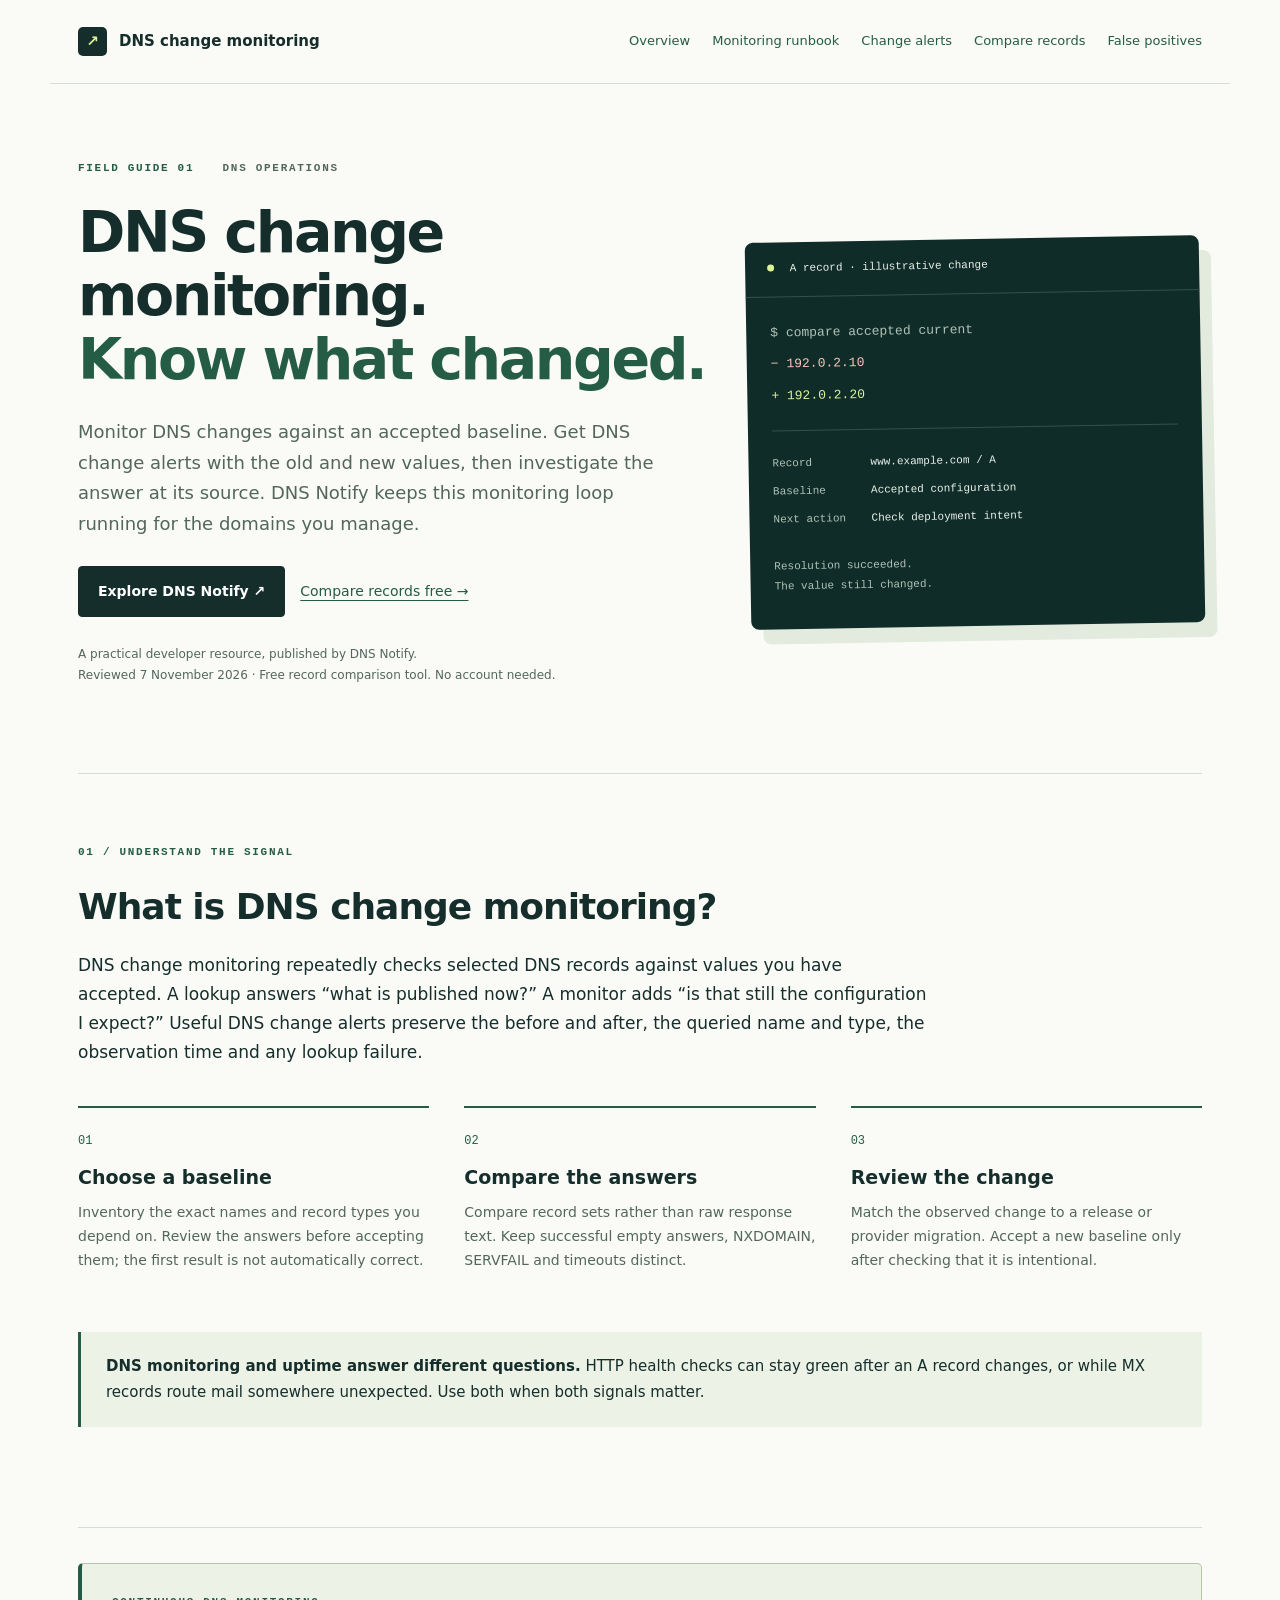
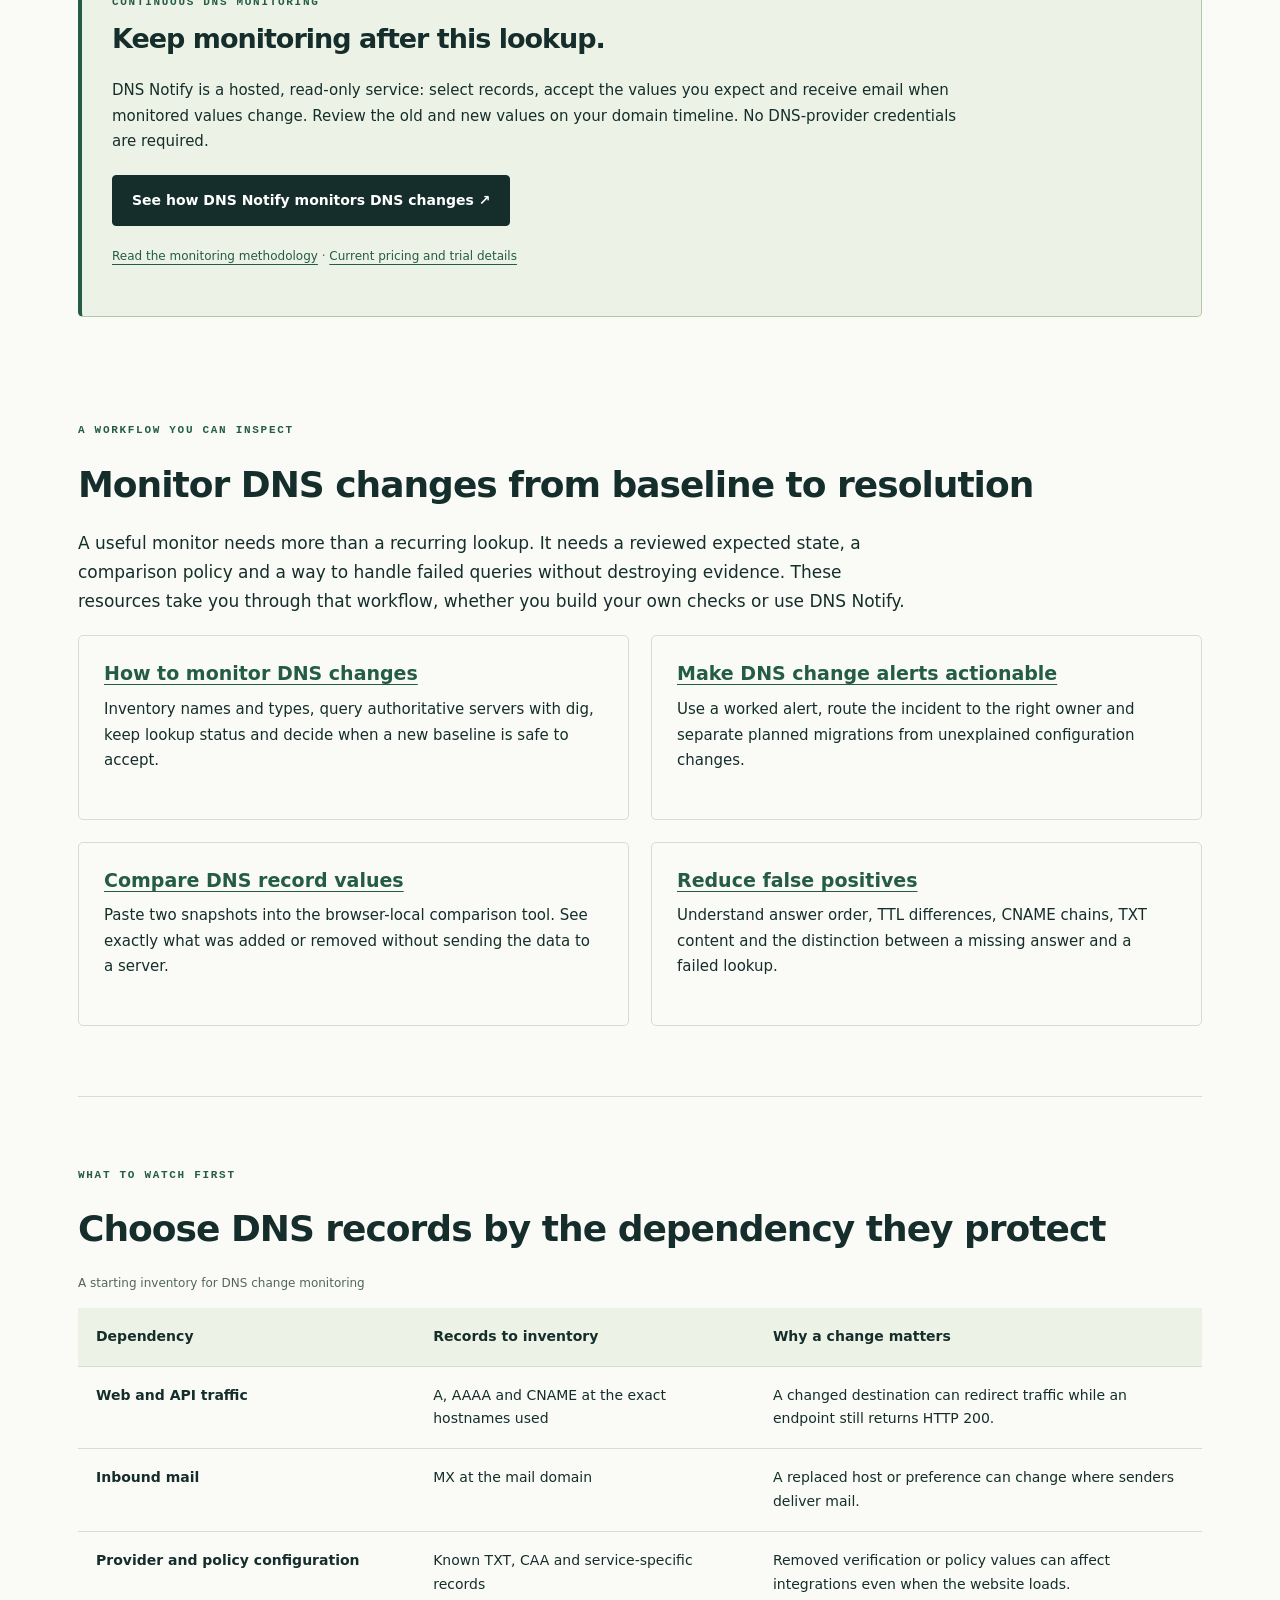
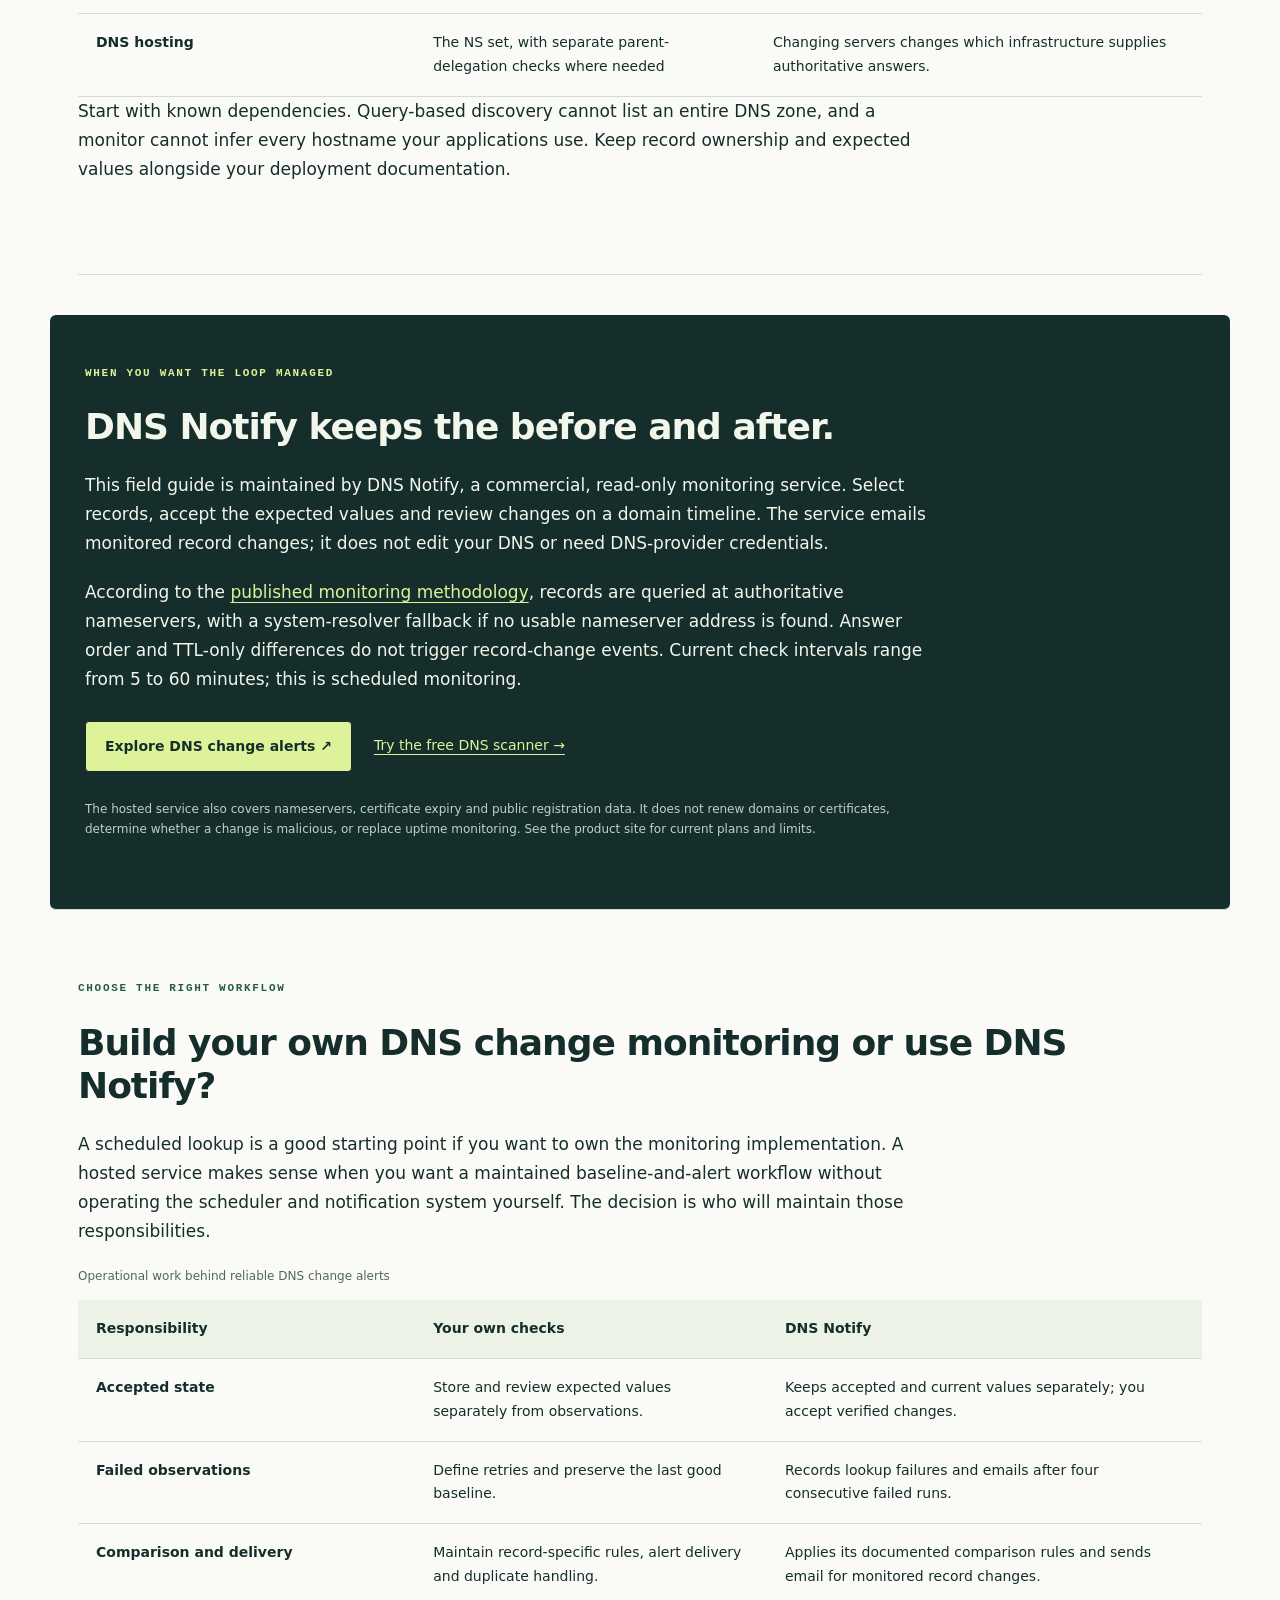
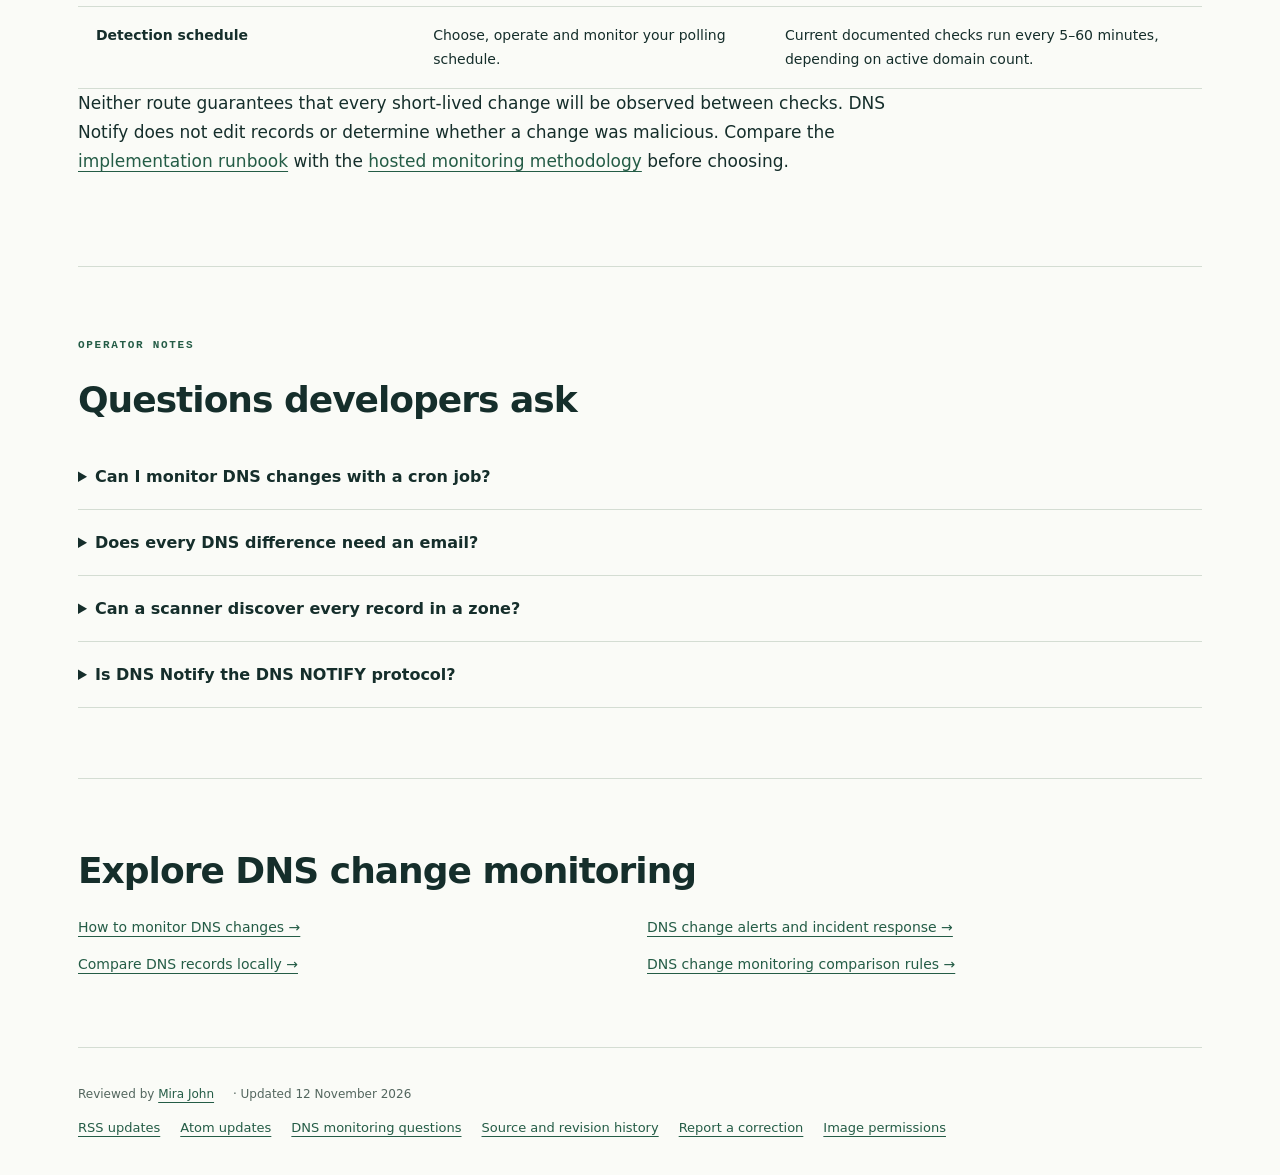
==== commit d4ead7df: "Complete Mira John image rights and homepage structured data" ====
--- a/index.html
+++ b/index.html
@@ -1,2 +1,2 @@
-<!doctype html><html lang="en-GB"><head><meta charset="utf-8"><meta name="viewport" content="width=device-width,initial-scale=1"><title>DNS Change Monitoring &amp; DNS Change Alerts | DNS Monitoring</title><meta name="description" content="DNS change monitoring for developers: compare records, monitor DNS changes at authoritative servers and get useful DNS change alerts with DNS Notify."><meta name="author" content="Mira John"><meta name="keywords" content="DNS change monitoring. Know what changed., DNS change monitoring, monitor DNS changes, DNS change alerts"><meta name="application-name" content="DNS Change Monitoring"><meta name="DC.title" content="DNS Change Monitoring &amp; DNS Change Alerts | DNS Monitoring"><meta name="DC.creator" content="Mira John"><meta name="DC.language" content="en-GB"><meta name="DC.subject" content="DNS change monitoring. Know what changed."><meta name="dcterms.modified" content="2026-11-12T16:14:34Z"><link rel="manifest" href="/manifest.webmanifest"><meta name="robots" content="index,follow,max-snippet:-1,max-image-preview:large"><meta name="theme-color" content="#102c29"><meta name="referrer" content="strict-origin-when-cross-origin"><meta name="msvalidate.01" content="BFA7A7D1840203FB4BB47CE6CA549891"><meta http-equiv="Content-Security-Policy" content="default-src &#x27;self&#x27;; script-src &#x27;self&#x27; &#x27;sha256-RN942nOM4bq4Ws22aik/hX7qhMWH6GbF6FA3hZ5NbV4=&#x27;; style-src &#x27;self&#x27; &#x27;sha256-Ql/bPSaLLIifVeYrsrG7TQib4CmCSRuCgCeEuSE2RCY=&#x27;; img-src &#x27;self&#x27;; connect-src &#x27;none&#x27;; base-uri &#x27;none&#x27;; object-src &#x27;none&#x27;; form-action &#x27;none&#x27;"><link rel="canonical" href="https://dns-change-monitoring.github.io/"><link rel="author" href="https://dns-change-monitoring.github.io/authors/mira-john/"><link rel="alternate" type="application/rss+xml" title="DNS Change Monitoring — RSS updates" href="https://dns-change-monitoring.github.io/feed.xml"><link rel="alternate" type="application/atom+xml" title="DNS Change Monitoring — Atom updates" href="https://dns-change-monitoring.github.io/atom.xml"><link rel="icon" href="/favicon.svg" type="image/svg+xml" sizes="any"><link rel="stylesheet" href="/style.css"><style>header{flex-wrap:wrap}nav{flex-wrap:wrap;gap:13px 22px}nav a[aria-current="page"]{text-decoration:underline;font-weight:700}.breadcrumb{padding:24px 0 0;font-size:12px;color:var(--muted)}.article-head{max-width:900px;padding:45px 0 35px}.article-head h1{font-size:clamp(35px,4vw,53px)}.article-head .lede{max-width:800px}.conversion{padding:30px;margin:35px 0;border:1px solid #b4c5a8;border-left:4px solid var(--green);border-radius:5px}.conversion h2{font-size:27px}.conversion .eyebrow{margin-bottom:12px}.conversion p{max-width:850px}.guide-card{padding:25px;border:1px solid var(--line);border-radius:5px}.guide-card h3{margin-top:0}.guide-card p{font-size:15px}.guide-cards{display:grid;grid-template-columns:1fr 1fr;gap:22px}.answer{font-size:19px;max-width:850px}.reviewed{font-size:12px;color:var(--muted)}.article-head+.conversion{margin-top:0}.hero .actions{gap:15px}.hero{gap:35px}.fixture-list dt{font-weight:650;margin-top:20px}.fixture-list dd{margin:5px 0 15px}.workbench{margin-top:20px}section{scroll-margin-top:20px}.sources{font-size:14px}.sources li{margin-bottom:8px}@media(max-width:700px){.guide-cards{grid-template-columns:1fr}header{gap:16px}nav{font-size:12px;gap:10px 18px}.conversion{padding:23px}.article-head{padding-top:30px}.hero .button{max-width:100%}}</style><meta property="og:type" content="article"><meta property="og:locale" content="en_GB"><meta property="og:site_name" content="DNS Change Monitoring"><meta property="og:title" content="DNS Change Monitoring &amp; DNS Change Alerts | DNS Monitoring"><meta property="og:description" content="DNS change monitoring for developers: compare records, monitor DNS changes at authoritative servers and get useful DNS change alerts with DNS Notify."><meta property="og:url" content="https://dns-change-monitoring.github.io/"><meta property="og:image" content="https://dns-change-monitoring.github.io/social-card.png"><meta property="og:image:type" content="image/png"><meta property="og:image:width" content="1200"><meta property="og:image:height" content="630"><meta property="og:image:alt" content="DNS change monitoring. Keep the evidence: baseline, compare, investigate."><meta name="twitter:card" content="summary_large_image"><meta name="twitter:title" content="DNS Change Monitoring &amp; DNS Change Alerts | DNS Monitoring"><meta name="twitter:description" content="DNS change monitoring for developers: compare records, monitor DNS changes at authoritative servers and get useful DNS change alerts with DNS Notify."><meta name="twitter:image" content="https://dns-change-monitoring.github.io/social-card.png"><meta name="twitter:image:alt" content="DNS change monitoring. Keep the evidence: baseline, compare, investigate."><meta property="article:author" content="https://dns-change-monitoring.github.io/authors/mira-john/"><meta property="article:modified_time" content="2026-11-12T16:14:34Z"><script type="application/ld+json">{"@context":"https://schema.org","@graph":[{"@type":"Person","@id":"https://dns-change-monitoring.github.io/authors/mira-john/#person","name":"Mira John","url":"https://dns-change-monitoring.github.io/authors/mira-john/"},{"@type":"ImageObject","@id":"https://dns-change-monitoring.github.io/#logo","url":"https://dns-change-monitoring.github.io/favicon.svg","contentUrl":"https://dns-change-monitoring.github.io/favicon.svg","name":"DNS Change Monitoring logo","description":"An upward-right arrow in a dark rounded square.","width":64,"height":64,"encodingFormat":"image/svg+xml","creditText":"DNS Change Monitoring"},{"@type":"ImageObject","@id":"https://dns-change-monitoring.github.io/#preview-image","url":"https://dns-change-monitoring.github.io/social-card.png","contentUrl":"https://dns-change-monitoring.github.io/social-card.png","name":"DNS change monitoring field guide preview","caption":"DNS change monitoring. Keep the evidence: baseline, compare, investigate.","width":1200,"height":630,"encodingFormat":"image/png","creditText":"DNS Notify"},{"@type":"WebSite","@id":"https://dns-change-monitoring.github.io/#website","url":"https://dns-change-monitoring.github.io/","name":"DNS Change Monitoring","alternateName":"DNS Monitoring Developer Guides","inLanguage":"en-GB","author":{"@id":"https://dns-change-monitoring.github.io/authors/mira-john/#person"},"image":{"@id":"https://dns-change-monitoring.github.io/#logo"}},{"@type":"WebPage","@id":"https://dns-change-monitoring.github.io/#page","url":"https://dns-change-monitoring.github.io/","name":"DNS change monitoring. Know what changed.","description":"DNS change monitoring for developers: compare records, monitor DNS changes at authoritative servers and get useful DNS change alerts with DNS Notify.","inLanguage":"en-GB","isPartOf":{"@id":"https://dns-change-monitoring.github.io/#website"},"reviewedBy":{"@id":"https://dns-change-monitoring.github.io/authors/mira-john/#person"},"primaryImageOfPage":{"@id":"https://dns-change-monitoring.github.io/#preview-image"},"mainEntity":{"@id":"https://dns-change-monitoring.github.io/#article"},"mentions":{"@type":"WebPage","url":"https://dnsnotify.com/dns-change-monitoring/","name":"DNS Notify DNS change monitoring"}},{"@type":"TechArticle","@id":"https://dns-change-monitoring.github.io/#article","headline":"DNS change monitoring. Know what changed.","description":"DNS change monitoring for developers: compare records, monitor DNS changes at authoritative servers and get useful DNS change alerts with DNS Notify.","url":"https://dns-change-monitoring.github.io/","mainEntityOfPage":{"@id":"https://dns-change-monitoring.github.io/#page"},"inLanguage":"en-GB","dateModified":"2026-11-12T16:14:34Z","author":{"@id":"https://dns-change-monitoring.github.io/authors/mira-john/#person"},"isAccessibleForFree":true,"citation":["https://dnsnotify.com/methodology/","https://www.rfc-editor.org/rfc/rfc1996.html"],"audience":{"@type":"Audience","audienceType":"Developers and technical operators"},"image":{"@id":"https://dns-change-monitoring.github.io/#preview-image"},"isPartOf":{"@id":"https://dns-change-monitoring.github.io/#website"},"mentions":{"@type":"WebPage","url":"https://dnsnotify.com/dns-change-monitoring/","name":"DNS Notify DNS change monitoring"}},{"@type":"FAQPage","@id":"https://dns-change-monitoring.github.io/#questions","mainEntity":[{"@type":"Question","name":"Can I monitor DNS changes with a cron job?","acceptedAnswer":{"@type":"Answer","text":"Yes. Schedule authoritative queries, check their status, normalize each record type and compare successful answers against a reviewed baseline. You also need durable state, failure handling and alert delivery. The lookup runbook is a diagnostic starting point, not a production monitoring daemon."}},{"@type":"Question","name":"Does every DNS difference need an email?","acceptedAnswer":{"@type":"Answer","text":"No. Reordered values and changing cache TTLs can produce text differences without a configuration change. Define record-specific comparison rules, distinguish errors from missing records, and decide when a repeated failure deserves escalation."}},{"@type":"Question","name":"Can a scanner discover every record in a zone?","acceptedAnswer":{"@type":"Answer","text":"No. Query-based discovery only finds the names it asks for. Inventory your applications and providers, include known subdomains and DKIM selectors, and use an authorized zone export where available."}},{"@type":"Question","name":"Is DNS Notify the DNS NOTIFY protocol?","acceptedAnswer":{"@type":"Answer","text":"No. The hosted product is separate from the primary-to-secondary DNS notification mechanism in RFC 1996 . This guide discusses observing public DNS changes."}}],"isPartOf":{"@id":"https://dns-change-monitoring.github.io/#page"}}]}</script></head><body><a class="skip" href="#main">Skip to content</a><header><a class="brand" href="/" aria-current="page" aria-label="DNS change monitoring home" title="DNS change monitoring overview"><span class="mark" aria-hidden="true">↗</span><span>DNS change monitoring</span></a><nav aria-label="Main"><a href="/">Overview</a><a href="/how-to-monitor-dns-changes/">Monitoring runbook</a><a href="/dns-change-alerts/">Change alerts</a><a href="/compare-dns-records/">Compare records</a><a href="/dns-monitoring-false-positives/">False positives</a></nav></header><main id="main"><section class="hero" aria-labelledby="title"><div><p class="eyebrow">FIELD GUIDE 01 <span>DNS OPERATIONS</span></p><h1 id="title">DNS change monitoring.<br><em>Know what changed.</em></h1><p class="lede">Monitor DNS changes against an accepted baseline. Get DNS change alerts with the old and new values, then investigate the answer at its source. DNS Notify keeps this monitoring loop running for the domains you manage.</p><div class="actions"><a class="button" href="https://dnsnotify.com/dns-change-monitoring/?utm_source=github-pages&amp;utm_medium=referral&amp;utm_campaign=dns-change-monitoring">Explore DNS Notify ↗</a><a href="/compare-dns-records/">Compare records free →</a></div><p class="small">A practical developer resource, published by DNS Notify.<br>Reviewed <time datetime="2026-11-07">7 November 2026</time> · Free record comparison tool. No account needed.</p></div><figure class="terminal"><figcaption><span class="dot"></span> A record · illustrative change</figcaption><div class="terminal-body"><p class="muted">$ compare accepted current</p><p class="removed">− 192.0.2.10</p><p class="added">+ 192.0.2.20</p><hr><dl><dt>Record</dt><dd>www.example.com / A</dd><dt>Baseline</dt><dd>Accepted configuration</dd><dt>Next action</dt><dd>Check deployment intent</dd></dl><p class="terminal-note">Resolution succeeded.<br>The value still changed.</p></div></figure></section><section id="model"><p class="eyebrow">01 / UNDERSTAND THE SIGNAL</p><h2>What is DNS change monitoring?</h2><p>DNS change monitoring repeatedly checks selected DNS records against values you have accepted. A lookup answers “what is published now?” A monitor adds “is that still the configuration I expect?” Useful DNS change alerts preserve the before and after, the queried name and type, the observation time and any lookup failure.</p><div class="steps"><article><span>01</span><h3>Choose a baseline</h3><p>Inventory the exact names and record types you depend on. Review the answers before accepting them; the first result is not automatically correct.</p></article><article><span>02</span><h3>Compare the answers</h3><p>Compare record sets rather than raw response text. Keep successful empty answers, NXDOMAIN, SERVFAIL and timeouts distinct.</p></article><article><span>03</span><h3>Review the change</h3><p>Match the observed change to a release or provider migration. Accept a new baseline only after checking that it is intentional.</p></article></div><aside><strong>DNS monitoring and uptime answer different questions.</strong> HTTP health checks can stay green after an A record changes, or while MX records route mail somewhere unexpected. Use both when both signals matter.</aside></section><aside class="conversion"><p class="eyebrow">CONTINUOUS DNS MONITORING</p><h2>Keep monitoring after this lookup.</h2><p>DNS Notify is a hosted, read-only service: select records, accept the values you expect and receive email when monitored values change. Review the old and new values on your domain timeline. No DNS-provider credentials are required.</p><p><a class="button" href="https://dnsnotify.com/dns-change-monitoring/?utm_source=github-pages&amp;utm_medium=referral&amp;utm_campaign=dns-change-monitoring">See how DNS Notify monitors DNS changes ↗</a></p><p class="small"><a href="https://dnsnotify.com/methodology/">Read the monitoring methodology</a> · <a href="https://dnsnotify.com/?utm_source=github-pages&amp;utm_medium=referral&amp;utm_campaign=dns-change-monitoring#pricing">Current pricing and trial details</a></p></aside><section id="runbook"><p class="eyebrow">A WORKFLOW YOU CAN INSPECT</p><h2>Monitor DNS changes from baseline to resolution</h2><p>A useful monitor needs more than a recurring lookup. It needs a reviewed expected state, a comparison policy and a way to handle failed queries without destroying evidence. These resources take you through that workflow, whether you build your own checks or use DNS Notify.</p><div class="guide-cards"><article class="guide-card"><h3><a href="/how-to-monitor-dns-changes/">How to monitor DNS changes</a></h3><p>Inventory names and types, query authoritative servers with dig, keep lookup status and decide when a new baseline is safe to accept.</p></article><article class="guide-card" id="alerts"><h3><a href="/dns-change-alerts/">Make DNS change alerts actionable</a></h3><p>Use a worked alert, route the incident to the right owner and separate planned migrations from unexplained configuration changes.</p></article><article class="guide-card" id="compare"><h3><a href="/compare-dns-records/">Compare DNS record values</a></h3><p>Paste two snapshots into the browser-local comparison tool. See exactly what was added or removed without sending the data to a server.</p></article><article class="guide-card"><h3><a href="/dns-monitoring-false-positives/">Reduce false positives</a></h3><p>Understand answer order, TTL differences, CNAME chains, TXT content and the distinction between a missing answer and a failed lookup.</p></article></div></section>
-<section><p class="eyebrow">WHAT TO WATCH FIRST</p><h2>Choose DNS records by the dependency they protect</h2><div class="table-wrap"><table><caption>A starting inventory for DNS change monitoring</caption><thead><tr><th scope="col">Dependency</th><th scope="col">Records to inventory</th><th scope="col">Why a change matters</th></tr></thead><tbody><tr><th scope="row">Web and API traffic</th><td>A, AAAA and CNAME at the exact hostnames used</td><td>A changed destination can redirect traffic while an endpoint still returns HTTP 200.</td></tr><tr><th scope="row">Inbound mail</th><td>MX at the mail domain</td><td>A replaced host or preference can change where senders deliver mail.</td></tr><tr><th scope="row">Provider and policy configuration</th><td>Known TXT, CAA and service-specific records</td><td>Removed verification or policy values can affect integrations even when the website loads.</td></tr><tr><th scope="row">DNS hosting</th><td>The NS set, with separate parent-delegation checks where needed</td><td>Changing servers changes which infrastructure supplies authoritative answers.</td></tr></tbody></table></div><p>Start with known dependencies. Query-based discovery cannot list an entire DNS zone, and a monitor cannot infer every hostname your applications use. Keep record ownership and expected values alongside your deployment documentation.</p></section><section class="product" id="dns-notify"><p class="eyebrow">WHEN YOU WANT THE LOOP MANAGED</p><h2>DNS Notify keeps the before and after.</h2><p>This field guide is maintained by DNS Notify, a commercial, read-only monitoring service. Select records, accept the expected values and review changes on a domain timeline. The service emails monitored record changes; it does not edit your DNS or need DNS-provider credentials.</p><p>According to the <a href="https://dnsnotify.com/methodology/">published monitoring methodology</a>, records are queried at authoritative nameservers, with a system-resolver fallback if no usable nameserver address is found. Answer order and TTL-only differences do not trigger record-change events. Current check intervals range from 5 to 60 minutes; this is scheduled monitoring.</p><div class="actions"><a class="button" href="https://dnsnotify.com/dns-change-monitoring/?utm_source=github-pages&amp;utm_medium=referral&amp;utm_campaign=dns-change-monitoring">Explore DNS change alerts ↗</a><a href="https://dnsnotify.com/dns-scanner/?utm_source=github-pages&amp;utm_medium=referral&amp;utm_campaign=dns-change-monitoring">Try the free DNS scanner →</a></div><p class="small">The hosted service also covers nameservers, certificate expiry and public registration data. It does not renew domains or certificates, determine whether a change is malicious, or replace uptime monitoring. See the product site for current plans and limits.</p></section><section id="choose-monitoring"><p class="eyebrow">CHOOSE THE RIGHT WORKFLOW</p><h2>Build your own DNS change monitoring or use DNS Notify?</h2><p>A scheduled lookup is a good starting point if you want to own the monitoring implementation. A hosted service makes sense when you want a maintained baseline-and-alert workflow without operating the scheduler and notification system yourself. The decision is who will maintain those responsibilities.</p><div class="table-wrap"><table><caption>Operational work behind reliable DNS change alerts</caption><thead><tr><th scope="col">Responsibility</th><th scope="col">Your own checks</th><th scope="col">DNS Notify</th></tr></thead><tbody><tr><th scope="row">Accepted state</th><td>Store and review expected values separately from observations.</td><td>Keeps accepted and current values separately; you accept verified changes.</td></tr><tr><th scope="row">Failed observations</th><td>Define retries and preserve the last good baseline.</td><td>Records lookup failures and emails after four consecutive failed runs.</td></tr><tr><th scope="row">Comparison and delivery</th><td>Maintain record-specific rules, alert delivery and duplicate handling.</td><td>Applies its documented comparison rules and sends email for monitored record changes.</td></tr><tr><th scope="row">Detection schedule</th><td>Choose, operate and monitor your polling schedule.</td><td>Current documented checks run every 5–60 minutes, depending on active domain count.</td></tr></tbody></table></div><p>Neither route guarantees that every short-lived change will be observed between checks. DNS Notify does not edit records or determine whether a change was malicious. Compare the <a href="/how-to-monitor-dns-changes/">implementation runbook</a> with the <a href="https://dnsnotify.com/methodology/">hosted monitoring methodology</a> before choosing.</p></section><section id="questions"><p class="eyebrow">OPERATOR NOTES</p><h2>Questions developers ask</h2><details><summary>Can I monitor DNS changes with a cron job?</summary><p>Yes. Schedule authoritative queries, check their status, normalize each record type and compare successful answers against a reviewed baseline. You also need durable state, failure handling and alert delivery. The <a href="/how-to-monitor-dns-changes/">lookup runbook</a> is a diagnostic starting point, not a production monitoring daemon.</p></details><details><summary>Does every DNS difference need an email?</summary><p>No. Reordered values and changing cache TTLs can produce text differences without a configuration change. Define record-specific comparison rules, distinguish errors from missing records, and decide when a repeated failure deserves escalation.</p></details><details><summary>Can a scanner discover every record in a zone?</summary><p>No. Query-based discovery only finds the names it asks for. Inventory your applications and providers, include known subdomains and DKIM selectors, and use an authorized zone export where available.</p></details><details><summary>Is DNS Notify the DNS NOTIFY protocol?</summary><p>No. The hosted product is separate from the primary-to-secondary DNS notification mechanism in <a href="https://www.rfc-editor.org/rfc/rfc1996.html">RFC 1996</a>. This guide discusses observing public DNS changes.</p></details></section><section class="references"><h2>Explore DNS change monitoring</h2><div class="links"><a href="/how-to-monitor-dns-changes/">How to monitor DNS changes →</a><a href="/dns-change-alerts/">DNS change alerts and incident response →</a><a href="/compare-dns-records/">Compare DNS records locally →</a><a href="/dns-monitoring-false-positives/">DNS change monitoring comparison rules →</a></div></section></main><footer><p class="publication-byline">Reviewed by <a href="/authors/mira-john/">Mira John</a> · Updated <time datetime="2026-11-12T16:14:34Z">12 November 2026</time></p><div data-nosnippet><nav class="publication-links" aria-label="Resource information"><a href="/feed.xml">RSS updates</a><a href="/atom.xml">Atom updates</a><a href="/#questions">DNS monitoring questions</a><a href="https://github.com/dns-change-monitoring/dns-change-monitoring.github.io">Source and revision history</a><a href="https://github.com/dns-change-monitoring/dns-change-monitoring.github.io/issues">Report a correction</a></nav></div></footer></body></html>
+<!doctype html><html lang="en-GB"><head><meta charset="utf-8"><meta name="viewport" content="width=device-width,initial-scale=1"><title>DNS Change Monitoring &amp; DNS Change Alerts | DNS Monitoring</title><meta name="description" content="DNS change monitoring for developers: compare records, monitor DNS changes at authoritative servers and get useful DNS change alerts with DNS Notify."><meta name="author" content="Mira John"><meta name="keywords" content="DNS change monitoring. Know what changed., DNS change monitoring, monitor DNS changes, DNS change alerts"><meta name="application-name" content="DNS Change Monitoring"><meta name="DC.title" content="DNS Change Monitoring &amp; DNS Change Alerts | DNS Monitoring"><meta name="DC.creator" content="Mira John"><meta name="DC.language" content="en-GB"><meta name="DC.subject" content="DNS change monitoring. Know what changed."><meta name="dcterms.modified" content="2026-11-12T16:14:34Z"><link rel="manifest" href="/manifest.webmanifest"><meta name="robots" content="index,follow,max-snippet:-1,max-image-preview:large"><meta name="theme-color" content="#102c29"><meta name="referrer" content="strict-origin-when-cross-origin"><meta name="msvalidate.01" content="BFA7A7D1840203FB4BB47CE6CA549891"><meta http-equiv="Content-Security-Policy" content="default-src 'self'; script-src 'self' 'sha256-eNIyEXNaxyYjh9vfaB3/5uo2XKNZRtqnfRcX4wISUtk='; style-src 'self' 'sha256-Ql/bPSaLLIifVeYrsrG7TQib4CmCSRuCgCeEuSE2RCY='; img-src 'self'; connect-src 'none'; base-uri 'none'; object-src 'none'; form-action 'none'"><link rel="canonical" href="https://dns-change-monitoring.github.io/"><link rel="author" href="https://dns-change-monitoring.github.io/authors/mira-john/"><link rel="alternate" type="application/rss+xml" title="DNS Change Monitoring — RSS updates" href="https://dns-change-monitoring.github.io/feed.xml"><link rel="alternate" type="application/atom+xml" title="DNS Change Monitoring — Atom updates" href="https://dns-change-monitoring.github.io/atom.xml"><link rel="icon" href="/favicon.svg" type="image/svg+xml" sizes="any"><link rel="stylesheet" href="/style.css"><style>header{flex-wrap:wrap}nav{flex-wrap:wrap;gap:13px 22px}nav a[aria-current="page"]{text-decoration:underline;font-weight:700}.breadcrumb{padding:24px 0 0;font-size:12px;color:var(--muted)}.article-head{max-width:900px;padding:45px 0 35px}.article-head h1{font-size:clamp(35px,4vw,53px)}.article-head .lede{max-width:800px}.conversion{padding:30px;margin:35px 0;border:1px solid #b4c5a8;border-left:4px solid var(--green);border-radius:5px}.conversion h2{font-size:27px}.conversion .eyebrow{margin-bottom:12px}.conversion p{max-width:850px}.guide-card{padding:25px;border:1px solid var(--line);border-radius:5px}.guide-card h3{margin-top:0}.guide-card p{font-size:15px}.guide-cards{display:grid;grid-template-columns:1fr 1fr;gap:22px}.answer{font-size:19px;max-width:850px}.reviewed{font-size:12px;color:var(--muted)}.article-head+.conversion{margin-top:0}.hero .actions{gap:15px}.hero{gap:35px}.fixture-list dt{font-weight:650;margin-top:20px}.fixture-list dd{margin:5px 0 15px}.workbench{margin-top:20px}section{scroll-margin-top:20px}.sources{font-size:14px}.sources li{margin-bottom:8px}@media(max-width:700px){.guide-cards{grid-template-columns:1fr}header{gap:16px}nav{font-size:12px;gap:10px 18px}.conversion{padding:23px}.article-head{padding-top:30px}.hero .button{max-width:100%}}</style><meta property="og:type" content="article"><meta property="og:locale" content="en_GB"><meta property="og:site_name" content="DNS Change Monitoring"><meta property="og:title" content="DNS Change Monitoring &amp; DNS Change Alerts | DNS Monitoring"><meta property="og:description" content="DNS change monitoring for developers: compare records, monitor DNS changes at authoritative servers and get useful DNS change alerts with DNS Notify."><meta property="og:url" content="https://dns-change-monitoring.github.io/"><meta property="og:image" content="https://dns-change-monitoring.github.io/social-card.png"><meta property="og:image:type" content="image/png"><meta property="og:image:width" content="1200"><meta property="og:image:height" content="630"><meta property="og:image:alt" content="DNS change monitoring. Keep the evidence: baseline, compare, investigate."><meta name="twitter:card" content="summary_large_image"><meta name="twitter:title" content="DNS Change Monitoring &amp; DNS Change Alerts | DNS Monitoring"><meta name="twitter:description" content="DNS change monitoring for developers: compare records, monitor DNS changes at authoritative servers and get useful DNS change alerts with DNS Notify."><meta name="twitter:image" content="https://dns-change-monitoring.github.io/social-card.png"><meta name="twitter:image:alt" content="DNS change monitoring. Keep the evidence: baseline, compare, investigate."><meta property="article:author" content="https://dns-change-monitoring.github.io/authors/mira-john/"><meta property="article:modified_time" content="2026-11-12T16:14:34Z"><script type="application/ld+json">{"@context":"https://schema.org","@graph":[{"@id":"https://dns-change-monitoring.github.io/authors/mira-john/#person","@type":"Person","name":"Mira John","url":"https://dns-change-monitoring.github.io/authors/mira-john/"},{"@id":"https://dns-change-monitoring.github.io/#logo","@type":"ImageObject","acquireLicensePage":"https://dns-change-monitoring.github.io/image-rights/#permission","contentSize":"1816 bytes","contentUrl":"https://dns-change-monitoring.github.io/favicon.svg","copyrightHolder":{"@id":"https://dns-change-monitoring.github.io/authors/mira-john/#person"},"copyrightNotice":"© Mira John. All rights reserved.","creator":{"@id":"https://dns-change-monitoring.github.io/authors/mira-john/#person","@type":"Person","name":"Mira John","url":"https://dns-change-monitoring.github.io/authors/mira-john/"},"creditText":"Mira John","dateModified":"2026-11-16T09:33:55Z","description":"An upward-right arrow in a dark rounded square.","encodingFormat":"image/svg+xml","height":64,"isAccessibleForFree":true,"isPartOf":{"@id":"https://dns-change-monitoring.github.io/#website"},"license":"https://dns-change-monitoring.github.io/image-rights/","name":"DNS Change Monitoring logo","sha256":"3365c6dd84d2b893b8a0966f61c842cec82788cb200b7be019493376615dbf74","url":"https://dns-change-monitoring.github.io/favicon.svg","width":64},{"@id":"https://dns-change-monitoring.github.io/#preview-image","@type":"ImageObject","acquireLicensePage":"https://dns-change-monitoring.github.io/image-rights/#permission","caption":"DNS change monitoring. Keep the evidence: baseline, compare, investigate.","contentSize":"24639 bytes","contentUrl":"https://dns-change-monitoring.github.io/social-card.png","copyrightHolder":{"@id":"https://dns-change-monitoring.github.io/authors/mira-john/#person"},"copyrightNotice":"© Mira John. All rights reserved.","creator":{"@id":"https://dns-change-monitoring.github.io/authors/mira-john/#person","@type":"Person","name":"Mira John","url":"https://dns-change-monitoring.github.io/authors/mira-john/"},"creditText":"Mira John","dateModified":"2026-11-16T09:33:55Z","encodingFormat":"image/png","height":630,"isAccessibleForFree":true,"isPartOf":{"@id":"https://dns-change-monitoring.github.io/#website"},"license":"https://dns-change-monitoring.github.io/image-rights/","name":"DNS change monitoring field guide preview","sha256":"359b1dc9230054a003f22373e45cfb9ee4f533d6659143d94c78fade8ab6e9e2","url":"https://dns-change-monitoring.github.io/social-card.png","width":1200},{"@id":"https://dns-change-monitoring.github.io/#website","@type":"WebSite","about":[{"@type":"DefinedTerm","name":"DNS change monitoring"},{"@type":"DefinedTerm","name":"monitor DNS changes"},{"@type":"DefinedTerm","name":"DNS change alerts"}],"alternateName":"DNS Monitoring Developer Guides","author":{"@id":"https://dns-change-monitoring.github.io/authors/mira-john/#person"},"image":{"@id":"https://dns-change-monitoring.github.io/#logo"},"inLanguage":"en-GB","isAccessibleForFree":true,"name":"DNS Change Monitoring","url":"https://dns-change-monitoring.github.io/"},{"@id":"https://dns-change-monitoring.github.io/#page","@type":"WebPage","about":{"@type":"DefinedTerm","name":"DNS change monitoring. Know what changed."},"description":"DNS change monitoring for developers: compare records, monitor DNS changes at authoritative servers and get useful DNS change alerts with DNS Notify.","inLanguage":"en-GB","isAccessibleForFree":true,"isPartOf":{"@id":"https://dns-change-monitoring.github.io/#website"},"keywords":["DNS change monitoring. Know what changed.","DNS change monitoring","monitor DNS changes","DNS change alerts"],"mainEntity":{"@id":"https://dns-change-monitoring.github.io/#article"},"mentions":{"@type":"WebPage","name":"DNS Notify DNS change monitoring","url":"https://dnsnotify.com/dns-change-monitoring/"},"name":"DNS change monitoring. Know what changed.","primaryImageOfPage":{"@id":"https://dns-change-monitoring.github.io/#preview-image"},"reviewedBy":{"@id":"https://dns-change-monitoring.github.io/authors/mira-john/#person"},"url":"https://dns-change-monitoring.github.io/"},{"@id":"https://dns-change-monitoring.github.io/#article","@type":"TechArticle","about":{"@type":"DefinedTerm","name":"DNS change monitoring. Know what changed."},"audience":{"@type":"Audience","audienceType":"Developers and technical operators"},"author":{"@id":"https://dns-change-monitoring.github.io/authors/mira-john/#person"},"citation":["https://dnsnotify.com/methodology/","https://www.rfc-editor.org/rfc/rfc1996.html"],"dateModified":"2026-11-12T16:14:34Z","description":"DNS change monitoring for developers: compare records, monitor DNS changes at authoritative servers and get useful DNS change alerts with DNS Notify.","headline":"DNS change monitoring. Know what changed.","image":{"@id":"https://dns-change-monitoring.github.io/#preview-image"},"inLanguage":"en-GB","isAccessibleForFree":true,"isPartOf":{"@id":"https://dns-change-monitoring.github.io/#website"},"keywords":["DNS change monitoring. Know what changed.","DNS change monitoring","monitor DNS changes","DNS change alerts"],"mainEntityOfPage":{"@id":"https://dns-change-monitoring.github.io/#page"},"mentions":{"@type":"WebPage","name":"DNS Notify DNS change monitoring","url":"https://dnsnotify.com/dns-change-monitoring/"},"url":"https://dns-change-monitoring.github.io/","wordCount":27},{"@id":"https://dns-change-monitoring.github.io/#questions","@type":"FAQPage","isPartOf":{"@id":"https://dns-change-monitoring.github.io/#page"},"mainEntity":[{"@type":"Question","acceptedAnswer":{"@type":"Answer","text":"Yes. Schedule authoritative queries, check their status, normalize each record type and compare successful answers against a reviewed baseline. You also need durable state, failure handling and alert delivery. The lookup runbook is a diagnostic starting point, not a production monitoring daemon."},"name":"Can I monitor DNS changes with a cron job?"},{"@type":"Question","acceptedAnswer":{"@type":"Answer","text":"No. Reordered values and changing cache TTLs can produce text differences without a configuration change. Define record-specific comparison rules, distinguish errors from missing records, and decide when a repeated failure deserves escalation."},"name":"Does every DNS difference need an email?"},{"@type":"Question","acceptedAnswer":{"@type":"Answer","text":"No. Query-based discovery only finds the names it asks for. Inventory your applications and providers, include known subdomains and DKIM selectors, and use an authorized zone export where available."},"name":"Can a scanner discover every record in a zone?"},{"@type":"Question","acceptedAnswer":{"@type":"Answer","text":"No. The hosted product is separate from the primary-to-secondary DNS notification mechanism in RFC 1996 . This guide discusses observing public DNS changes."},"name":"Is DNS Notify the DNS NOTIFY protocol?"}]},{"@id":"https://dns-change-monitoring.github.io/#navigation","@type":"SiteNavigationElement","hasPart":[{"@id":"https://dns-change-monitoring.github.io/#navigation-1","@type":"SiteNavigationElement","name":"Overview","url":"https://dns-change-monitoring.github.io/"},{"@id":"https://dns-change-monitoring.github.io/#navigation-2","@type":"SiteNavigationElement","name":"Monitoring runbook","url":"https://dns-change-monitoring.github.io/how-to-monitor-dns-changes/"},{"@id":"https://dns-change-monitoring.github.io/#navigation-3","@type":"SiteNavigationElement","name":"Change alerts","url":"https://dns-change-monitoring.github.io/dns-change-alerts/"},{"@id":"https://dns-change-monitoring.github.io/#navigation-4","@type":"SiteNavigationElement","name":"Compare records","url":"https://dns-change-monitoring.github.io/compare-dns-records/"},{"@id":"https://dns-change-monitoring.github.io/#navigation-5","@type":"SiteNavigationElement","name":"False positives","url":"https://dns-change-monitoring.github.io/dns-monitoring-false-positives/"}],"name":"Main navigation"},{"@id":"https://dns-change-monitoring.github.io/#data-table-1","@type":"Table","cssSelector":"[id=\"data-table-1\"]","inLanguage":"en","isPartOf":{"@id":"https://dns-change-monitoring.github.io/#page"},"name":"A starting inventory for DNS change monitoring","text":"A starting inventory for DNS change monitoring Dependency Records to inventory Why a change matters Web and API traffic A, AAAA and CNAME at the exact hostnames used A changed destination can redirect traffic while an endpoint still returns HTTP 200. Inbound mail MX at the mail domain A replaced host or preference can change where senders deliver mail. Provider and policy configuration Known TXT, CAA and service-specific records Removed verification or policy values can affect integrations even when the website loads. DNS hosting The NS set, with separate parent-delegation checks where needed Changing servers changes which infrastructure supplies authoritative answers.","url":"https://dns-change-monitoring.github.io/#data-table-1"},{"@id":"https://dns-change-monitoring.github.io/#data-table-2","@type":"Table","cssSelector":"[id=\"data-table-2\"]","inLanguage":"en","isPartOf":{"@id":"https://dns-change-monitoring.github.io/#page"},"name":"Operational work behind reliable DNS change alerts","text":"Operational work behind reliable DNS change alerts Responsibility Your own checks DNS Notify Accepted state Store and review expected values separately from observations. Keeps accepted and current values separately; you accept verified changes. Failed observations Define retries and preserve the last good baseline. Records lookup failures and emails after four consecutive failed runs. Comparison and delivery Maintain record-specific rules, alert delivery and duplicate handling. Applies its documented comparison rules and sends email for monitored record changes. Detection schedule Choose, operate and monitor your polling schedule. Current documented checks run every 5–60 minutes, depending on active domain count.","url":"https://dns-change-monitoring.github.io/#data-table-2"},{"@id":"https://dns-change-monitoring.github.io/#model","@type":"WebPageElement","cssSelector":"[id=\"model\"]","isPartOf":{"@id":"https://dns-change-monitoring.github.io/#page"},"name":"What is DNS change monitoring?","url":"https://dns-change-monitoring.github.io/#model"},{"@id":"https://dns-change-monitoring.github.io/#runbook","@type":"WebPageElement","cssSelector":"[id=\"runbook\"]","isPartOf":{"@id":"https://dns-change-monitoring.github.io/#page"},"name":"Monitor DNS changes from baseline to resolution","url":"https://dns-change-monitoring.github.io/#runbook"},{"@id":"https://dns-change-monitoring.github.io/#dns-notify","@type":"WebPageElement","cssSelector":"[id=\"dns-notify\"]","isPartOf":{"@id":"https://dns-change-monitoring.github.io/#page"},"name":"DNS Notify keeps the before and after.","url":"https://dns-change-monitoring.github.io/#dns-notify"},{"@id":"https://dns-change-monitoring.github.io/#choose-monitoring","@type":"WebPageElement","cssSelector":"[id=\"choose-monitoring\"]","isPartOf":{"@id":"https://dns-change-monitoring.github.io/#page"},"name":"Build your own DNS change monitoring or use DNS Notify?","url":"https://dns-change-monitoring.github.io/#choose-monitoring"}]}</script></head><body><a class="skip" href="#main">Skip to content</a><header><a class="brand" href="/" aria-current="page" aria-label="DNS change monitoring home" title="DNS change monitoring overview"><span class="mark" aria-hidden="true">↗</span><span>DNS change monitoring</span></a><nav aria-label="Main"><a href="/">Overview</a><a href="/how-to-monitor-dns-changes/">Monitoring runbook</a><a href="/dns-change-alerts/">Change alerts</a><a href="/compare-dns-records/">Compare records</a><a href="/dns-monitoring-false-positives/">False positives</a></nav></header><main id="main"><section class="hero" aria-labelledby="title"><div><p class="eyebrow">FIELD GUIDE 01 <span>DNS OPERATIONS</span></p><h1 id="title">DNS change monitoring.<br><em>Know what changed.</em></h1><p class="lede">Monitor DNS changes against an accepted baseline. Get DNS change alerts with the old and new values, then investigate the answer at its source. DNS Notify keeps this monitoring loop running for the domains you manage.</p><div class="actions"><a class="button" href="https://dnsnotify.com/dns-change-monitoring/?utm_source=github-pages&amp;utm_medium=referral&amp;utm_campaign=dns-change-monitoring">Explore DNS Notify ↗</a><a href="/compare-dns-records/">Compare records free →</a></div><p class="small">A practical developer resource, published by DNS Notify.<br>Reviewed <time datetime="2026-11-07">7 November 2026</time> · Free record comparison tool. No account needed.</p></div><figure class="terminal"><figcaption><span class="dot"></span> A record · illustrative change</figcaption><div class="terminal-body"><p class="muted">$ compare accepted current</p><p class="removed">− 192.0.2.10</p><p class="added">+ 192.0.2.20</p><hr><dl><dt>Record</dt><dd>www.example.com / A</dd><dt>Baseline</dt><dd>Accepted configuration</dd><dt>Next action</dt><dd>Check deployment intent</dd></dl><p class="terminal-note">Resolution succeeded.<br>The value still changed.</p></div></figure></section><section id="model"><p class="eyebrow">01 / UNDERSTAND THE SIGNAL</p><h2>What is DNS change monitoring?</h2><p>DNS change monitoring repeatedly checks selected DNS records against values you have accepted. A lookup answers “what is published now?” A monitor adds “is that still the configuration I expect?” Useful DNS change alerts preserve the before and after, the queried name and type, the observation time and any lookup failure.</p><div class="steps"><article><span>01</span><h3>Choose a baseline</h3><p>Inventory the exact names and record types you depend on. Review the answers before accepting them; the first result is not automatically correct.</p></article><article><span>02</span><h3>Compare the answers</h3><p>Compare record sets rather than raw response text. Keep successful empty answers, NXDOMAIN, SERVFAIL and timeouts distinct.</p></article><article><span>03</span><h3>Review the change</h3><p>Match the observed change to a release or provider migration. Accept a new baseline only after checking that it is intentional.</p></article></div><aside><strong>DNS monitoring and uptime answer different questions.</strong> HTTP health checks can stay green after an A record changes, or while MX records route mail somewhere unexpected. Use both when both signals matter.</aside></section><aside class="conversion"><p class="eyebrow">CONTINUOUS DNS MONITORING</p><h2>Keep monitoring after this lookup.</h2><p>DNS Notify is a hosted, read-only service: select records, accept the values you expect and receive email when monitored values change. Review the old and new values on your domain timeline. No DNS-provider credentials are required.</p><p><a class="button" href="https://dnsnotify.com/dns-change-monitoring/?utm_source=github-pages&amp;utm_medium=referral&amp;utm_campaign=dns-change-monitoring">See how DNS Notify monitors DNS changes ↗</a></p><p class="small"><a href="https://dnsnotify.com/methodology/">Read the monitoring methodology</a> · <a href="https://dnsnotify.com/?utm_source=github-pages&amp;utm_medium=referral&amp;utm_campaign=dns-change-monitoring#pricing">Current pricing and trial details</a></p></aside><section id="runbook"><p class="eyebrow">A WORKFLOW YOU CAN INSPECT</p><h2>Monitor DNS changes from baseline to resolution</h2><p>A useful monitor needs more than a recurring lookup. It needs a reviewed expected state, a comparison policy and a way to handle failed queries without destroying evidence. These resources take you through that workflow, whether you build your own checks or use DNS Notify.</p><div class="guide-cards"><article class="guide-card"><h3><a href="/how-to-monitor-dns-changes/">How to monitor DNS changes</a></h3><p>Inventory names and types, query authoritative servers with dig, keep lookup status and decide when a new baseline is safe to accept.</p></article><article class="guide-card" id="alerts"><h3><a href="/dns-change-alerts/">Make DNS change alerts actionable</a></h3><p>Use a worked alert, route the incident to the right owner and separate planned migrations from unexplained configuration changes.</p></article><article class="guide-card" id="compare"><h3><a href="/compare-dns-records/">Compare DNS record values</a></h3><p>Paste two snapshots into the browser-local comparison tool. See exactly what was added or removed without sending the data to a server.</p></article><article class="guide-card"><h3><a href="/dns-monitoring-false-positives/">Reduce false positives</a></h3><p>Understand answer order, TTL differences, CNAME chains, TXT content and the distinction between a missing answer and a failed lookup.</p></article></div></section>
+<section><p class="eyebrow">WHAT TO WATCH FIRST</p><h2>Choose DNS records by the dependency they protect</h2><div class="table-wrap"><table id="data-table-1"><caption>A starting inventory for DNS change monitoring</caption><thead><tr><th scope="col">Dependency</th><th scope="col">Records to inventory</th><th scope="col">Why a change matters</th></tr></thead><tbody><tr><th scope="row">Web and API traffic</th><td>A, AAAA and CNAME at the exact hostnames used</td><td>A changed destination can redirect traffic while an endpoint still returns HTTP 200.</td></tr><tr><th scope="row">Inbound mail</th><td>MX at the mail domain</td><td>A replaced host or preference can change where senders deliver mail.</td></tr><tr><th scope="row">Provider and policy configuration</th><td>Known TXT, CAA and service-specific records</td><td>Removed verification or policy values can affect integrations even when the website loads.</td></tr><tr><th scope="row">DNS hosting</th><td>The NS set, with separate parent-delegation checks where needed</td><td>Changing servers changes which infrastructure supplies authoritative answers.</td></tr></tbody></table></div><p>Start with known dependencies. Query-based discovery cannot list an entire DNS zone, and a monitor cannot infer every hostname your applications use. Keep record ownership and expected values alongside your deployment documentation.</p></section><section class="product" id="dns-notify"><p class="eyebrow">WHEN YOU WANT THE LOOP MANAGED</p><h2>DNS Notify keeps the before and after.</h2><p>This field guide is maintained by DNS Notify, a commercial, read-only monitoring service. Select records, accept the expected values and review changes on a domain timeline. The service emails monitored record changes; it does not edit your DNS or need DNS-provider credentials.</p><p>According to the <a href="https://dnsnotify.com/methodology/">published monitoring methodology</a>, records are queried at authoritative nameservers, with a system-resolver fallback if no usable nameserver address is found. Answer order and TTL-only differences do not trigger record-change events. Current check intervals range from 5 to 60 minutes; this is scheduled monitoring.</p><div class="actions"><a class="button" href="https://dnsnotify.com/dns-change-monitoring/?utm_source=github-pages&amp;utm_medium=referral&amp;utm_campaign=dns-change-monitoring">Explore DNS change alerts ↗</a><a href="https://dnsnotify.com/dns-scanner/?utm_source=github-pages&amp;utm_medium=referral&amp;utm_campaign=dns-change-monitoring">Try the free DNS scanner →</a></div><p class="small">The hosted service also covers nameservers, certificate expiry and public registration data. It does not renew domains or certificates, determine whether a change is malicious, or replace uptime monitoring. See the product site for current plans and limits.</p></section><section id="choose-monitoring"><p class="eyebrow">CHOOSE THE RIGHT WORKFLOW</p><h2>Build your own DNS change monitoring or use DNS Notify?</h2><p>A scheduled lookup is a good starting point if you want to own the monitoring implementation. A hosted service makes sense when you want a maintained baseline-and-alert workflow without operating the scheduler and notification system yourself. The decision is who will maintain those responsibilities.</p><div class="table-wrap"><table id="data-table-2"><caption>Operational work behind reliable DNS change alerts</caption><thead><tr><th scope="col">Responsibility</th><th scope="col">Your own checks</th><th scope="col">DNS Notify</th></tr></thead><tbody><tr><th scope="row">Accepted state</th><td>Store and review expected values separately from observations.</td><td>Keeps accepted and current values separately; you accept verified changes.</td></tr><tr><th scope="row">Failed observations</th><td>Define retries and preserve the last good baseline.</td><td>Records lookup failures and emails after four consecutive failed runs.</td></tr><tr><th scope="row">Comparison and delivery</th><td>Maintain record-specific rules, alert delivery and duplicate handling.</td><td>Applies its documented comparison rules and sends email for monitored record changes.</td></tr><tr><th scope="row">Detection schedule</th><td>Choose, operate and monitor your polling schedule.</td><td>Current documented checks run every 5–60 minutes, depending on active domain count.</td></tr></tbody></table></div><p>Neither route guarantees that every short-lived change will be observed between checks. DNS Notify does not edit records or determine whether a change was malicious. Compare the <a href="/how-to-monitor-dns-changes/">implementation runbook</a> with the <a href="https://dnsnotify.com/methodology/">hosted monitoring methodology</a> before choosing.</p></section><section id="questions"><p class="eyebrow">OPERATOR NOTES</p><h2>Questions developers ask</h2><details><summary>Can I monitor DNS changes with a cron job?</summary><p>Yes. Schedule authoritative queries, check their status, normalize each record type and compare successful answers against a reviewed baseline. You also need durable state, failure handling and alert delivery. The <a href="/how-to-monitor-dns-changes/">lookup runbook</a> is a diagnostic starting point, not a production monitoring daemon.</p></details><details><summary>Does every DNS difference need an email?</summary><p>No. Reordered values and changing cache TTLs can produce text differences without a configuration change. Define record-specific comparison rules, distinguish errors from missing records, and decide when a repeated failure deserves escalation.</p></details><details><summary>Can a scanner discover every record in a zone?</summary><p>No. Query-based discovery only finds the names it asks for. Inventory your applications and providers, include known subdomains and DKIM selectors, and use an authorized zone export where available.</p></details><details><summary>Is DNS Notify the DNS NOTIFY protocol?</summary><p>No. The hosted product is separate from the primary-to-secondary DNS notification mechanism in <a href="https://www.rfc-editor.org/rfc/rfc1996.html">RFC 1996</a>. This guide discusses observing public DNS changes.</p></details></section><section class="references"><h2>Explore DNS change monitoring</h2><div class="links"><a href="/how-to-monitor-dns-changes/">How to monitor DNS changes →</a><a href="/dns-change-alerts/">DNS change alerts and incident response →</a><a href="/compare-dns-records/">Compare DNS records locally →</a><a href="/dns-monitoring-false-positives/">DNS change monitoring comparison rules →</a></div></section></main><footer><p class="publication-byline">Reviewed by <a href="/authors/mira-john/">Mira John</a> · Updated <time datetime="2026-11-12T16:14:34Z">12 November 2026</time></p><div data-nosnippet><nav class="publication-links" aria-label="Resource information"><a href="/feed.xml">RSS updates</a><a href="/atom.xml">Atom updates</a><a href="/#questions">DNS monitoring questions</a><a href="https://github.com/dns-change-monitoring/dns-change-monitoring.github.io">Source and revision history</a><a href="https://github.com/dns-change-monitoring/dns-change-monitoring.github.io/issues">Report a correction</a><a href="/image-rights/">Image permissions</a></nav></div></footer></body></html>
